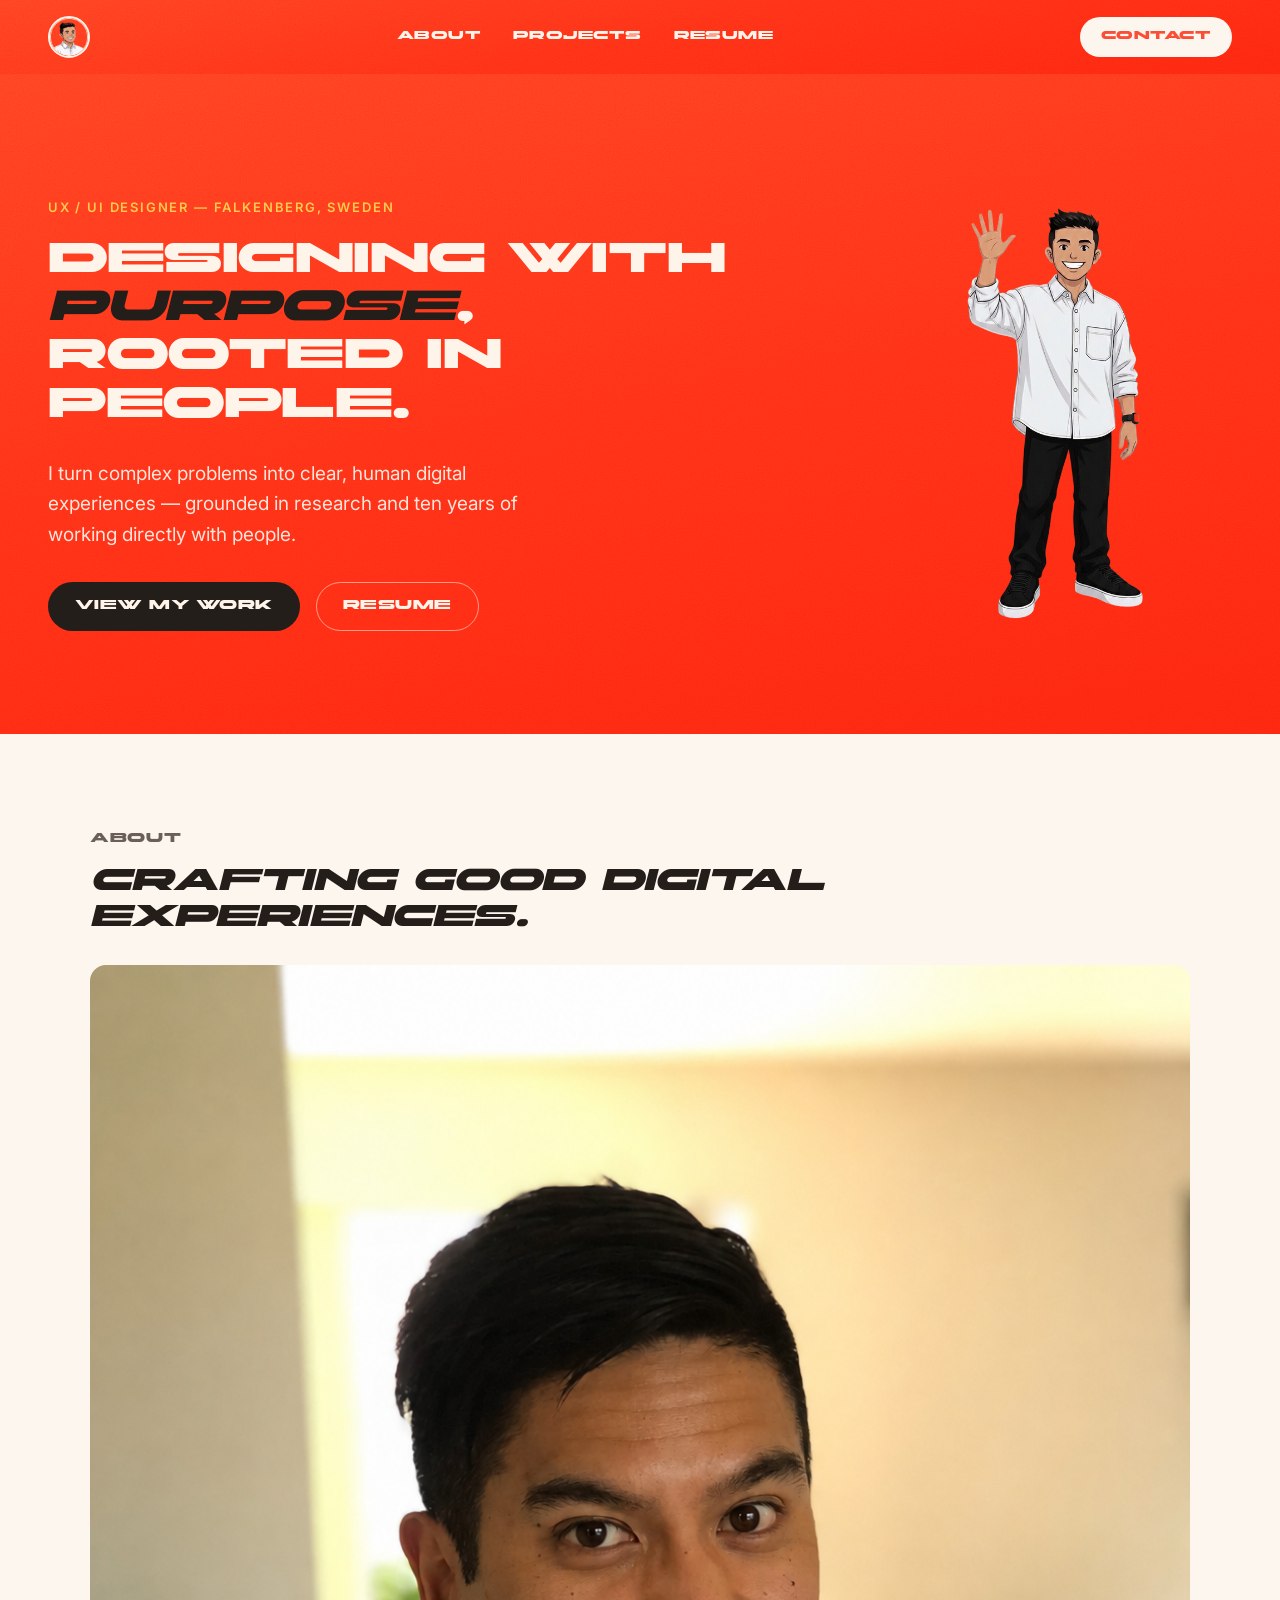
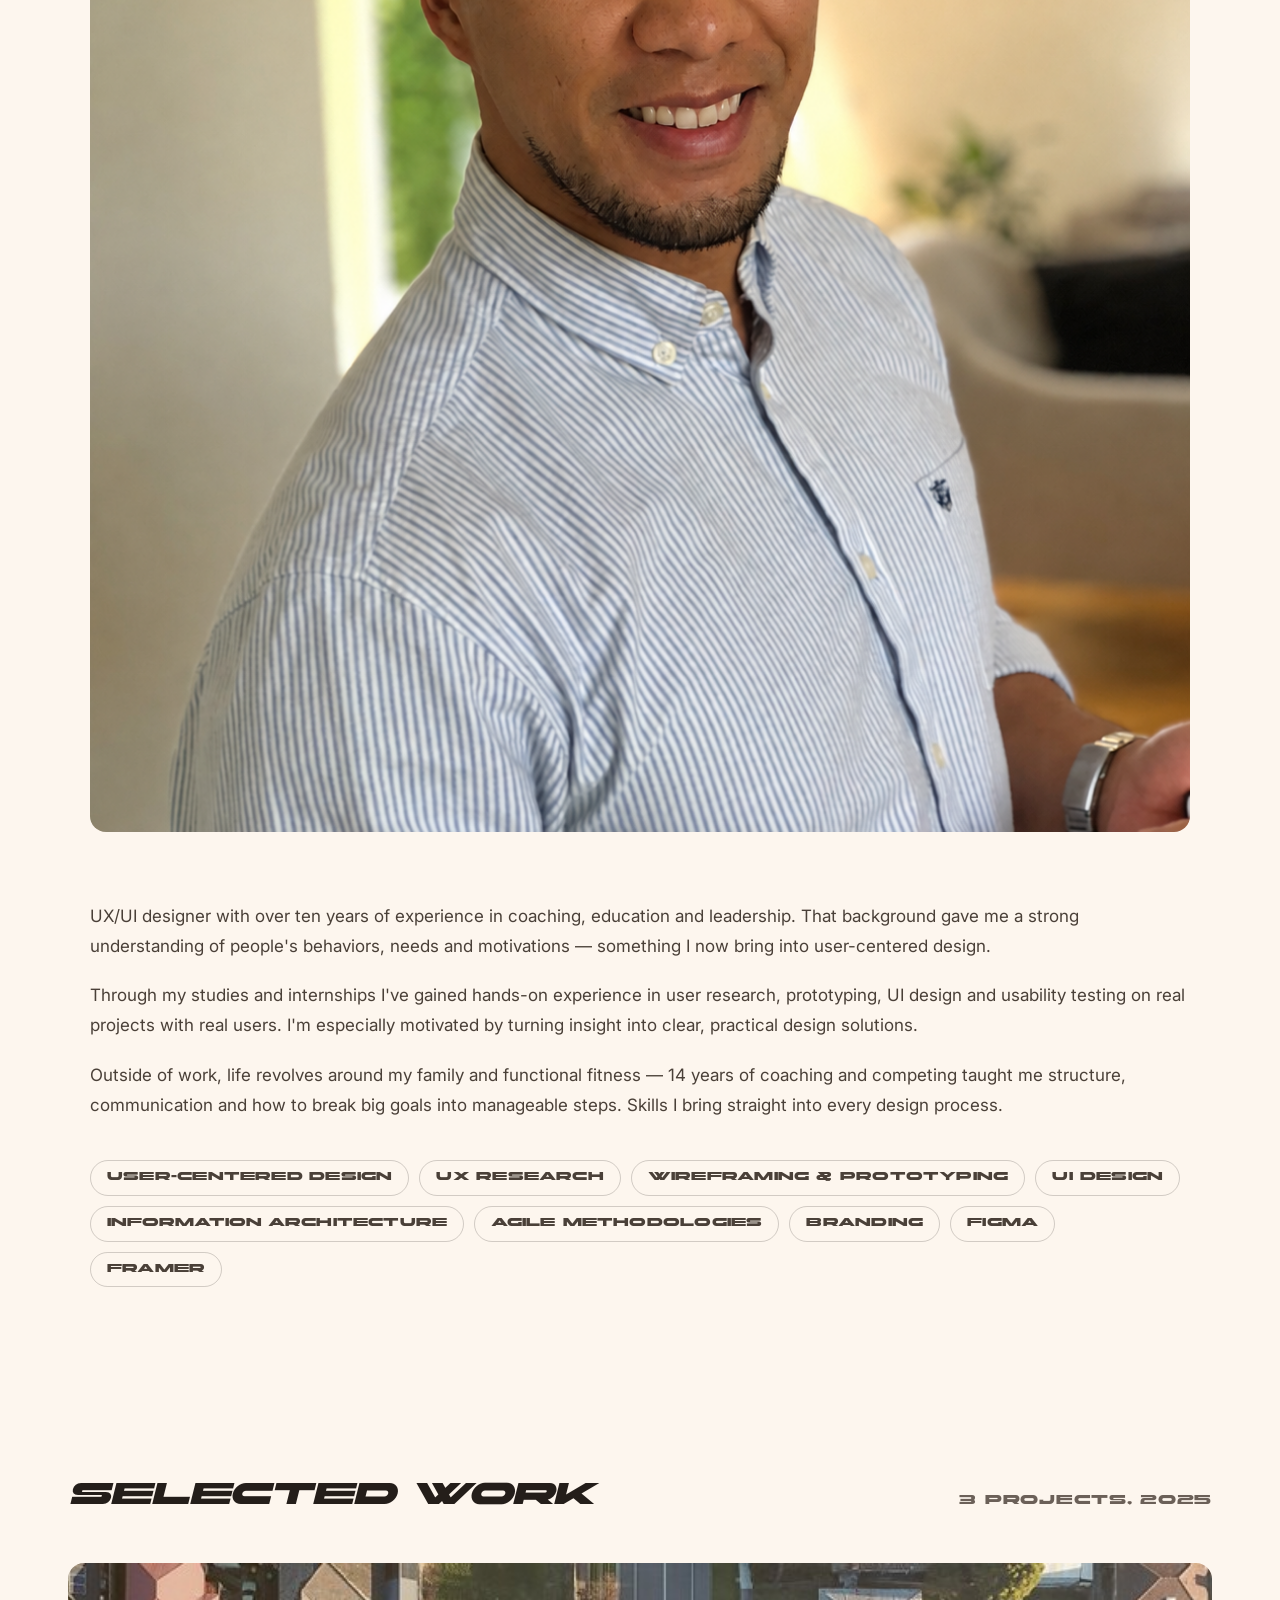
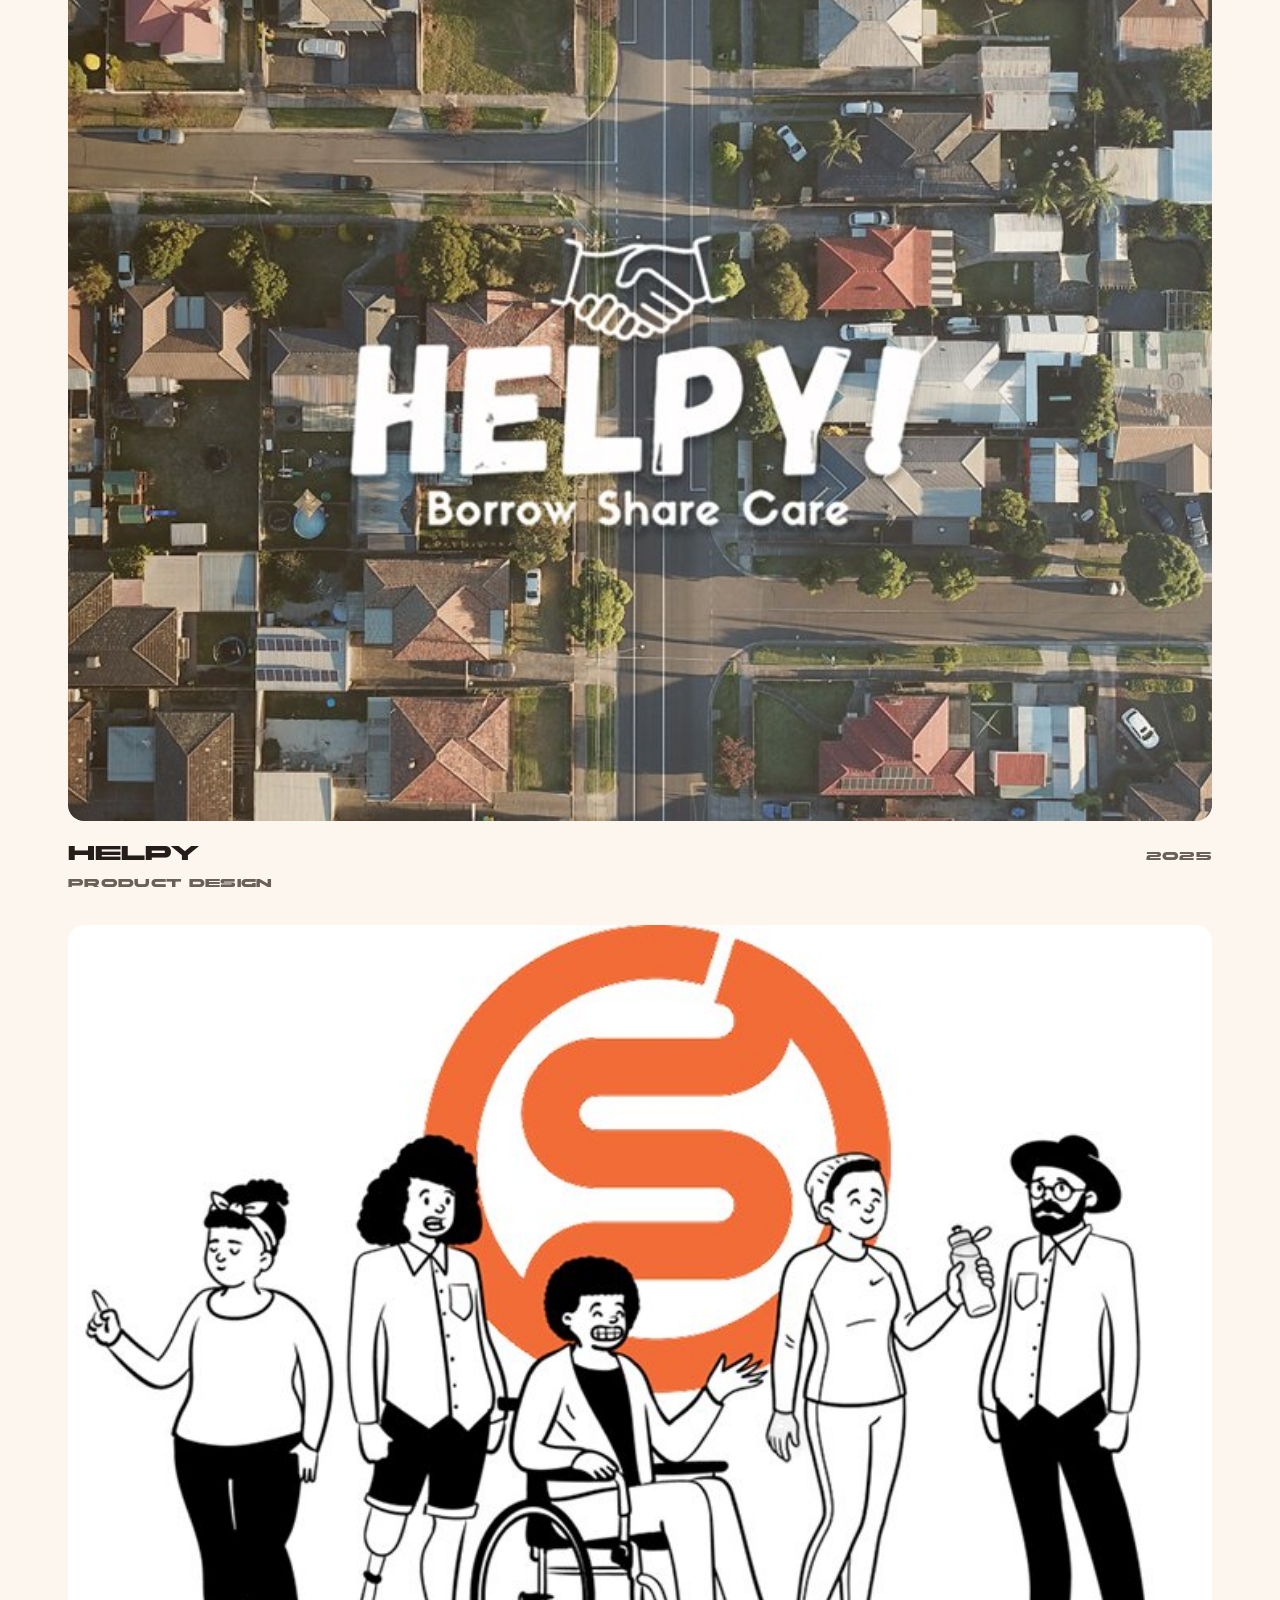
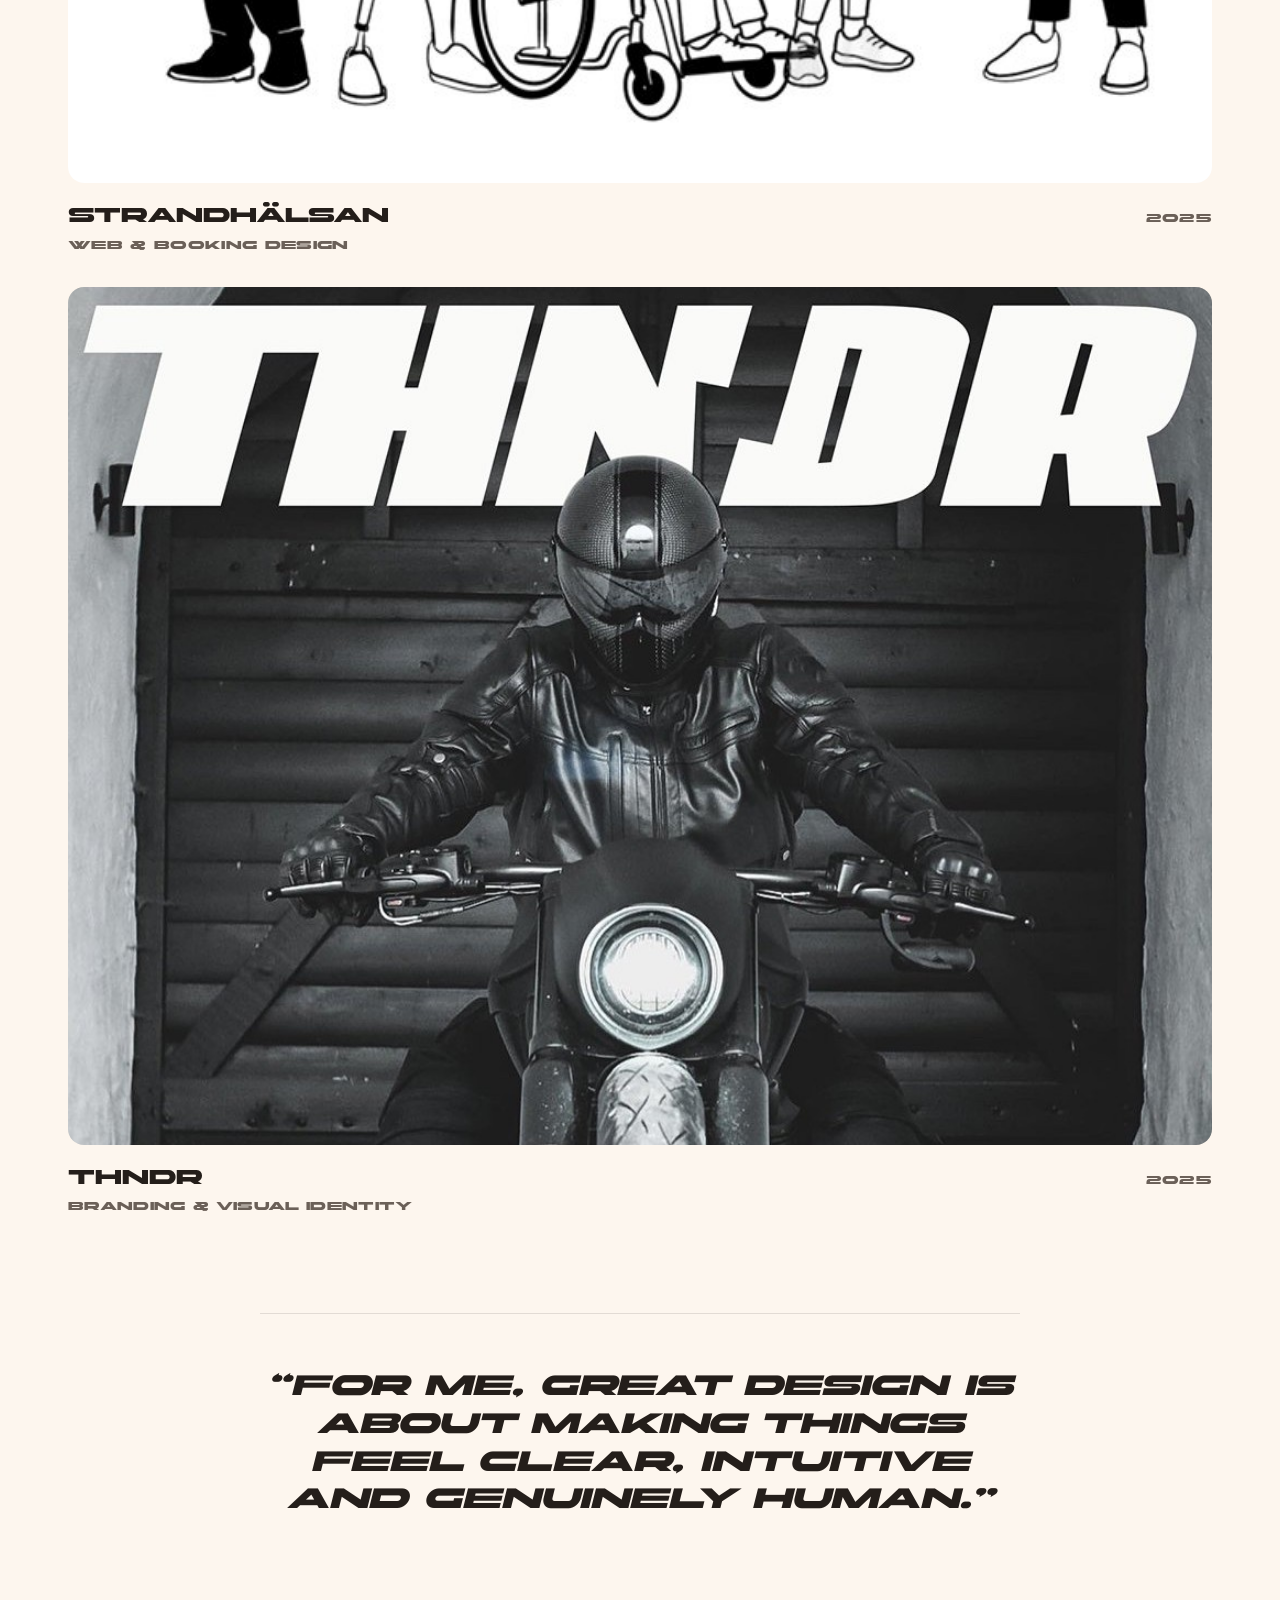
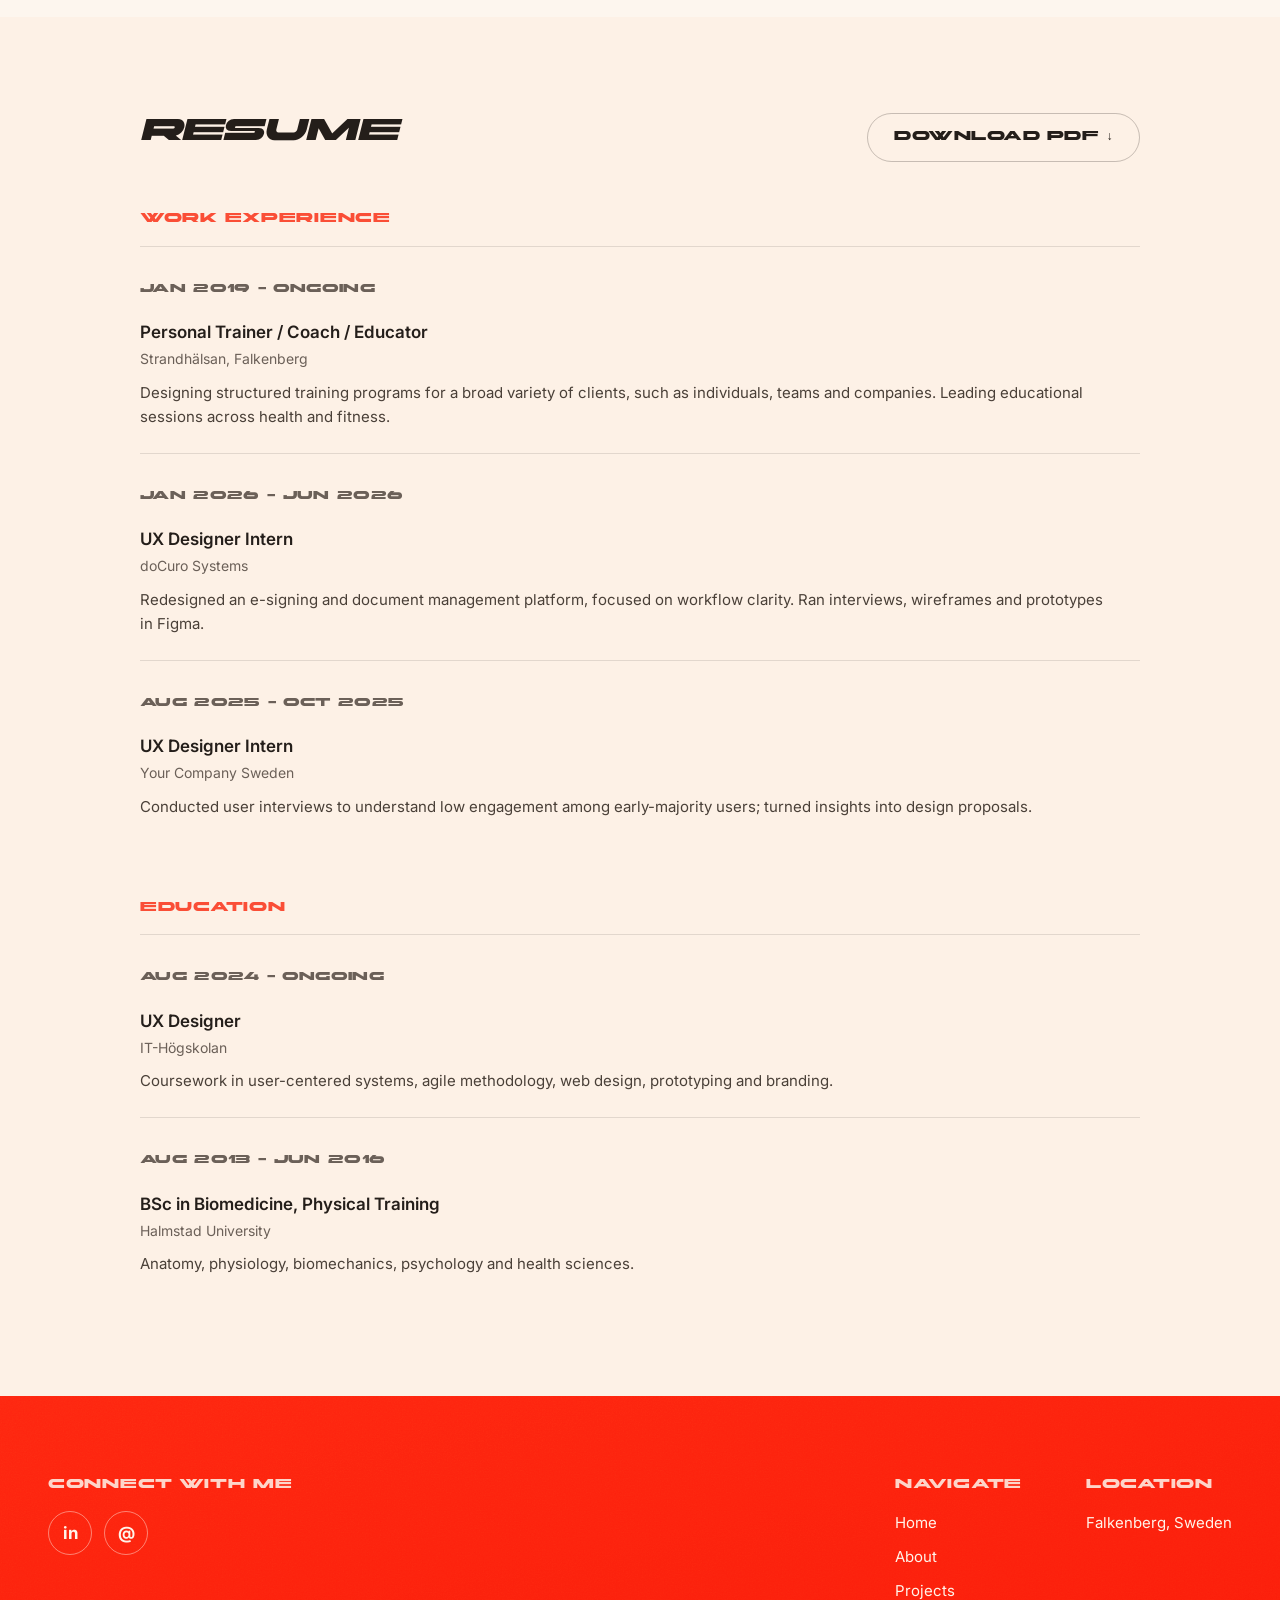
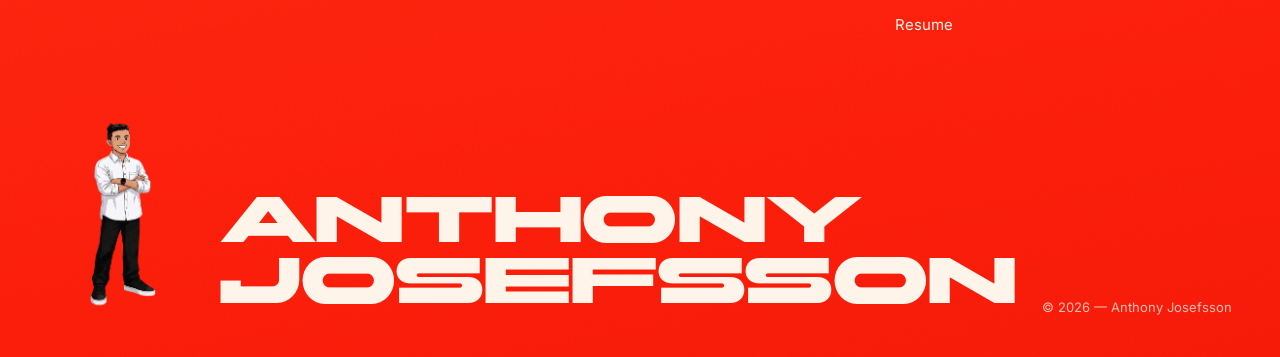
==== site/index.html @ 3cb1d415 "Hamburgermeny på mobil + fixa footer-centrering" ====
<!doctype html>
<html lang="en">
  <head>
    <meta charset="utf-8" />
    <meta name="viewport" content="width=device-width, initial-scale=1" />

    <title>Anthony Josefsson — UX/UI Designer</title>
    <meta
      name="description"
      content="UX/UI designer in Falkenberg, Sweden. Turning complex problems into clear, human digital experiences."
    />

    <!-- Open Graph (how the link looks when shared) -->
    <meta property="og:title" content="Anthony Josefsson — UX/UI Designer" />
    <meta
      property="og:description"
      content="Turning complex problems into clear, human digital experiences."
    />
    <meta property="og:image" content="assets/me-whiteshirt.png" />
    <meta property="og:type" content="website" />

    <link rel="icon" href="assets/favicon.png" />

    <link rel="preconnect" href="https://fonts.googleapis.com" />
    <link rel="preconnect" href="https://fonts.gstatic.com" crossorigin />
    <link
      href="https://fonts.googleapis.com/css2?family=Inter:wght@400;500;600&display=swap"
      rel="stylesheet"
    />

    <link rel="stylesheet" href="css/styles.css" />
  </head>

  <body>
    <!-- ============================================================
     HEADER / NAV
     ============================================================ -->
    <header class="nav surface-coral" id="nav">
      <a class="nav__brand" href="#home" aria-label="Home">
        <img
          class="nav__avatar"
          src="assets/favicon.png"
          alt="Anthony Josefsson"
        />
      </a>

      <a
        class="btn btn--light nav__contact"
        href="mailto:aajosefsson@hotmail.com"
        >Contact</a
      >

      <button
        class="nav__toggle"
        id="navToggle"
        aria-label="Open menu"
        aria-expanded="false"
      >
        <span></span><span></span><span></span>
      </button>

      <nav class="nav__links" id="navLinks" aria-label="Main navigation">
        <a href="#about">About</a>
        <a href="#projects">Projects</a>
        <a href="#resume">Resume</a>
      </nav>
    </header>

    <!-- ============================================================
     PROJECT DETAIL — hidden until a project card is clicked.
     Filled in by js/main.js. Content lives in js/content.js.
     ============================================================ -->
    <main class="project" id="project-detail" hidden></main>

    <!-- ============================================================
     HOME
     ============================================================ -->
    <main id="home-view">
      <!-- HERO -->
      <section class="hero surface-coral" id="home">
        <div class="hero__inner">
          <div class="hero__text">
            <p class="eyebrow eyebrow--accent">
              UX / UI Designer — Falkenberg, Sweden
            </p>
            <h1 class="hero__title">
              Designing with <em>purpose</em>,<br />rooted in people.
            </h1>
            <p class="hero__lead">
              I turn complex problems into clear, human digital experiences —
              grounded in research and ten years of working directly with
              people.
            </p>
            <div class="hero__actions">
              <a class="btn btn--dark" href="#projects">View my work</a>
              <a class="btn btn--ghost" href="#resume">Resume</a>
            </div>
          </div>

          <div class="hero__figure">
            <img
              src="assets/me-whiteshirt.png"
              alt="Illustrated avatar of Anthony Josefsson"
            />
          </div>
        </div>
      </section>

      <!-- ABOUT -->
      <section class="about" id="about">
        <div class="about__inner">
          <div class="about__aside">
            <p class="eyebrow">About</p>
            <h2 class="h2">Crafting good digital experiences.</h2>
            <div class="about__photo">
              <img src="assets/Profilbild.png" alt="Anthony Josefsson" />
            </div>
          </div>

          <div class="about__body">
            <p>
              UX/UI designer with over ten years of experience in coaching,
              education and leadership. That background gave me a strong
              understanding of people's behaviors, needs and motivations —
              something I now bring into user-centered design.
            </p>
            <p>
              Through my studies and internships I've gained hands-on experience
              in user research, prototyping, UI design and usability testing on
              real projects with real users. I'm especially motivated by turning
              insight into clear, practical design solutions.
            </p>
            <p>
              Outside of work, life revolves around my family and functional
              fitness — 14 years of coaching and competing taught me structure,
              communication and how to break big goals into manageable steps.
              Skills I bring straight into every design process.
            </p>

            <!-- Skill chips: rendered from content.js -->
            <ul class="chips" id="skills-list"></ul>
          </div>
        </div>
      </section>

      <!-- PROJECTS -->
      <section class="work" id="projects">
        <div class="section-head">
          <h2 class="h2">Selected work</h2>
          <span class="eyebrow" id="work-count"></span>
        </div>

        <!-- Project cards: rendered from content.js -->
        <div class="work__grid" id="projects-grid"></div>

        <blockquote class="pull-quote">
          “For me, great design is about making things feel clear, intuitive and
          genuinely human.”
        </blockquote>
      </section>

      <!-- RESUME -->
      <section class="resume" id="resume">
        <div class="resume__inner">
          <div class="section-head">
            <h2 class="h2">Resume</h2>
            <a
              class="btn btn--outline"
              href="assets/CV_anthonyjosefsson.pdf"
              download
              >Download PDF ↓</a
            >
          </div>

          <div class="resume__block">
            <p class="eyebrow eyebrow--accent">Work experience</p>
            <div class="timeline" id="experience-list"></div>
          </div>

          <div class="resume__block">
            <p class="eyebrow eyebrow--accent">Education</p>
            <div class="timeline" id="education-list"></div>
          </div>
        </div>
      </section>
    </main>

    <!-- ============================================================
     FOOTER
     ============================================================ -->
    <footer class="footer surface-coral--deep">
      <div class="footer__inner">
        <div class="footer__cols">
          <div>
            <p class="eyebrow">Connect with me</p>
            <div class="footer__social">
              <a
                href="https://www.linkedin.com/in/anthony-josefsson-142644330/"
                aria-label="LinkedIn"
                target="_blank"
                rel="noopener"
                >in</a
              >
              <a href="mailto:aajosefsson@hotmail.com" aria-label="Email">@</a>
            </div>
          </div>

          <div class="footer__meta">
            <div>
              <p class="eyebrow">Navigate</p>
              <nav class="footer__nav" aria-label="Footer navigation">
                <a href="#home">Home</a>
                <a href="#about">About</a>
                <a href="#projects">Projects</a>
                <a href="#resume">Resume</a>
              </nav>
            </div>
            <div>
              <p class="eyebrow">Location</p>
              <p class="footer__location">Falkenberg, Sweden</p>
            </div>
          </div>
        </div>

        <div class="footer__sign">
          <div class="footer__wordmark">
            <img src="assets/me-whiteshirt2.png" alt="" />
            <span>Anthony<br />Josefsson</span>
          </div>
          <p class="footer__copy">
            © <span id="year"></span> — Anthony Josefsson
          </p>
        </div>
      </div>
    </footer>

    <!-- content first, then the renderer -->
    <script src="js/content.js"></script>
    <script src="js/main.js"></script>
  </body>
</html>
---- site/css/styles.css ----
/* ===========================================================================
   Anthony Josefsson — portfolio stylesheet

   Structure of this file:
     1. Fonts
     2. Design tokens (colors, type, spacing)  <- change the look here first
     3. Base / resets
     4. Reusable pieces (buttons, eyebrow labels, headings, chips)
     5. Layout sections (nav, hero, about, work, resume, footer)
     6. Project detail page
     7. Responsive
   =========================================================================== */

/* 1. FONTS ---------------------------------------------------------------- */

@font-face {
  font-family: "Akony";
  src:
    url("../fonts/AKONY.woff2") format("woff2"),
    url("../fonts/AKONY.woff") format("woff");
  font-weight: 400 800;
  font-display: swap;
}

/* 2. DESIGN TOKENS -------------------------------------------------------- */

:root {
  /* Brand */
  --coral: #fa4e36;
  --coral-light: #fc6a50;
  --coral-dark: #e93d25;
  --coral-deep: #c9331c;
  --mustard: #ffc94d;

  /* Neutrals */
  --cream: #fdf6ee; /* page background */
  --cream-warm: #fdf1e6; /* resume band */
  --cream-light: #fff4ea; /* text on coral */
  --ink: #241e1a;
  --ink-soft: #4a4038;
  --ink-muted: #6b6058;
  --hairline: rgba(36, 30, 26, 0.12);

  /* Type */
  --font-display: "Akony", Georgia, serif;
  --font-body: "Inter", system-ui, -apple-system, sans-serif;

  /* Layout */
  --max-wide: 1240px;
  --max-mid: 1100px;
  --max-narrow: 720px;
  --gutter: 48px;
  --radius: 16px;

  /* Vintage grain overlay, reused by every coral surface */
  --grain: url("data:image/svg+xml;utf8,<svg xmlns='http://www.w3.org/2000/svg' width='120' height='120'><filter id='n'><feTurbulence type='fractalNoise' baseFrequency='0.85' numOctaves='2' stitchTiles='stitch'/><feColorMatrix type='saturate' values='0'/></filter><rect width='100%25' height='100%25' filter='url(%23n)' opacity='0.4'/></svg>");
}

/* Coral surfaces. Applied in index.html as e.g. class="hero surface-coral"
   so the gradient + grain recipe lives in exactly one place. */
.surface-coral {
  background-color: var(--coral);
  background-image:
    linear-gradient(
      170deg,
      var(--coral-light) 0%,
      var(--coral) 50%,
      var(--coral-dark) 100%
    ),
    var(--grain);
  background-blend-mode: overlay;
  background-size:
    cover,
    140px 140px;
  color: var(--cream-light);
}

.surface-coral--deep {
  background-color: var(--coral-dark);
  background-image:
    linear-gradient(
      170deg,
      var(--coral) 0%,
      var(--coral-dark) 55%,
      var(--coral-deep) 100%
    ),
    var(--grain);
  background-blend-mode: overlay;
  background-size:
    cover,
    140px 140px;
  color: var(--cream-light);
}

/* 3. BASE ----------------------------------------------------------------- */

* {
  box-sizing: border-box;
}

html {
  scroll-behavior: smooth;
  overflow-x: hidden;
}

body {
  margin: 0;
  background: var(--cream);
  color: var(--ink);
  font-family: var(--font-body);
  font-size: 17px;
  line-height: 1.6;
  text-wrap: pretty;
  -webkit-font-smoothing: antialiased;
  overflow-x: hidden;
}

img {
  max-width: 100%;
  display: block;
}

a {
  color: var(--coral);
  text-decoration: none;
  transition: color 0.15s ease;
}
a:hover {
  color: var(--coral-dark);
}

::selection {
  background: var(--coral);
  color: var(--cream-light);
}

[hidden] {
  display: none !important;
}

/* 4. REUSABLE PIECES ------------------------------------------------------- */

/* Small uppercase label used above headings and in metadata */
.eyebrow {
  font-family: var(--font-display);
  font-size: 12px;
  text-transform: uppercase;
  letter-spacing: 0.06em;
  color: var(--ink-muted);
  margin: 0 0 16px;
}
.eyebrow--accent {
  color: var(--coral);
}

.h2 {
  font-family: var(--font-display);
  font-style: italic;
  font-weight: 500;
  font-size: 30px;
  line-height: 1.2;
  margin: 0 0 28px;
}

/* Buttons — one base class plus a color variant */
.btn {
  display: inline-flex;
  align-items: center;
  justify-content: center;
  font-family: var(--font-display);
  font-size: 12px;
  letter-spacing: 0.04em;
  text-transform: uppercase;
  padding: 14px 26px;
  border-radius: 100px;
  border: 1.5px solid transparent;
  white-space: nowrap;
  transition:
    background 0.18s ease,
    color 0.18s ease,
    border-color 0.18s ease;
}
.btn--dark {
  background: var(--ink);
  color: var(--cream-light);
}
.btn--dark:hover {
  background: #161210;
  color: var(--cream-light);
}
.btn--light {
  background: var(--cream);
  color: var(--coral);
  padding: 10px 20px;
  font-size: 11px;
}
.btn--light:hover {
  background: var(--ink);
  color: var(--cream-light);
}
.btn--ghost {
  color: var(--cream-light);
  border-color: rgba(255, 244, 234, 0.55);
}
.btn--ghost:hover {
  border-color: var(--cream-light);
  color: var(--cream-light);
}
.btn--outline {
  color: var(--ink);
  border-color: rgba(36, 30, 26, 0.25);
  font-size: 12px;
}
.btn--outline:hover {
  border-color: var(--ink);
  color: var(--ink);
}

/* Pill list (skills) */
.chips {
  list-style: none;
  display: flex;
  flex-wrap: wrap;
  gap: 10px;
  margin: 40px 0 0;
  padding: 0;
}
.chips li {
  font-family: var(--font-display);
  font-size: 11px;
  text-transform: uppercase;
  letter-spacing: 0.02em;
  color: var(--ink-soft);
  border: 1px solid rgba(36, 30, 26, 0.2);
  padding: 8px 16px;
  border-radius: 100px;
}

/* Heading + trailing item on one baseline */
.section-head {
  display: flex;
  align-items: baseline;
  justify-content: space-between;
  flex-wrap: wrap;
  gap: 20px;
  margin-bottom: 48px;
}
.section-head .h2,
.section-head .eyebrow {
  margin-bottom: 0;
}

/* 5. LAYOUT SECTIONS ------------------------------------------------------ */

/* --- Nav --- */
.nav {
  position: sticky;
  top: 0;
  z-index: 50;
  display: flex;
  align-items: center;
  justify-content: space-between;
  gap: 24px;
  padding: 16px var(--gutter);
}
.nav__brand {
  flex-shrink: 0;
  display: flex;
}
.nav__avatar {
  width: 42px;
  height: 42px;
  border-radius: 50%;
  border: 2px solid var(--cream-light);
  object-fit: cover;
}
.nav__links {
  display: flex;
  align-items: center;
  gap: 32px;
}
.nav__links > a:not(.btn) {
  font-family: var(--font-display);
  font-size: 11px;
  letter-spacing: 0.04em;
  text-transform: uppercase;
  color: var(--cream-light);
}
.nav__links > a:not(.btn):hover {
  color: var(--ink);
}

/* --- Hero --- */
.hero {
  padding: 110px var(--gutter) 90px;
}
.hero__inner {
  max-width: var(--max-wide);
  margin: 0 auto;
  display: flex;
  align-items: center;
  gap: 40px;
  flex-wrap: wrap;
}
.hero__text {
  flex: 1;
  min-width: 300px;
}
.hero .eyebrow--accent {
  font-family: var(--font-body);
  font-weight: 600;
  font-size: 13px;
  letter-spacing: 0.14em;
  color: var(--mustard);
  margin-bottom: 20px;
}
.hero__title {
  font-family: var(--font-display);
  font-weight: 500;
  font-size: clamp(26px, 3.6vw, 42px);
  line-height: 1.15;
  letter-spacing: -0.01em;
  color: var(--cream-light);
  margin: 0 0 28px;
}
.hero__title em {
  font-style: italic;
  color: var(--ink);
}
.hero__lead {
  font-size: 19px;
  line-height: 1.6;
  color: rgba(255, 244, 234, 0.92);
  max-width: 520px;
  margin: 0 0 32px;
}
.hero__actions {
  display: flex;
  gap: 16px;
  flex-wrap: wrap;
}
.hero__figure {
  width: 340px;
  flex-shrink: 0;
}
.hero__figure img {
  height: 460px;
  object-fit: contain;
  margin-inline: auto;
}

/* --- About --- */
.about {
  padding: 96px var(--gutter);
}
.about__inner {
  max-width: var(--max-mid);
  margin: 0 auto;
  display: grid;
  grid-template-columns: 0.8fr 1.2fr;
  gap: 64px;
}
.about__photo {
  border-radius: var(--radius);
  overflow: hidden;
  background: var(--cream-warm);
  aspect-ratio: 3 / 4;
}
.about__photo img {
  width: 100%;
  height: 100%;
  object-fit: contain;
}
.about__body {
  padding-top: 6px;
}
.about__body p {
  color: var(--ink-soft);
  line-height: 1.75;
  margin: 0 0 20px;
}

/* --- Selected work --- */
.work {
  padding: 96px var(--gutter);
  max-width: var(--max-wide);
  margin: 0 auto;
}
.work__grid {
  display: grid;
  grid-template-columns: repeat(2, minmax(0, 1fr));
  gap: 32px;
}
.card {
  cursor: pointer;
  border: none;
  background: none;
  padding: 0;
  text-align: left;
  font: inherit;
  color: inherit;
}
.card__media {
  border-radius: var(--radius);
  overflow: hidden;
  aspect-ratio: 4 / 3;
  margin-bottom: 20px;
  background: var(--cream-warm);
  transition: transform 0.2s ease;
}
.card__media img {
  width: 100%;
  height: 100%;
  object-fit: cover;
  object-position: center top;
}
.card:hover .card__media {
  transform: translateY(-4px);
}
.card__row {
  display: flex;
  align-items: baseline;
  justify-content: space-between;
  flex-wrap: wrap;
  gap: 4px 20px;
}
.card__title {
  min-width: 0;
  flex: 1 1 auto;
}
.card__year {
  flex-shrink: 0;
}
.card__title {
  font-family: var(--font-display);
  font-size: 19px;
  font-weight: 500;
  margin: 0 0 4px;
}
.card__meta,
.card__year {
  font-family: var(--font-display);
  font-size: 11px;
  text-transform: uppercase;
  letter-spacing: 0.03em;
  color: var(--ink-muted);
  margin: 0;
}
.card__year {
  flex-shrink: 0;
}

.pull-quote {
  font-family: var(--font-display);
  font-style: italic;
  font-size: clamp(20px, 2.4vw, 28px);
  line-height: 1.35;
  max-width: 760px;
  margin: 96px auto 0;
  padding-top: 56px;
  border-top: 1px solid var(--hairline);
  text-align: center;
}

/* --- Resume --- */
.resume {
  background: var(--cream-warm);
  padding: 96px var(--gutter);
}
.resume__inner {
  max-width: 1000px;
  margin: 0 auto;
}
.resume__block {
  margin-bottom: 56px;
}
.resume__block:last-child {
  margin-bottom: 0;
}

.timeline__row {
  display: grid;
  grid-template-columns: minmax(120px, 170px) 1fr;
  gap: 24px;
  padding: 24px 0;
  border-top: 1px solid var(--hairline);
}
.timeline__dates {
  font-family: var(--font-display);
  font-size: 11px;
  text-transform: uppercase;
  letter-spacing: 0.03em;
  color: var(--ink-muted);
  line-height: 1.5;
}
.timeline__role {
  font-size: 17px;
  font-weight: 600;
  margin: 0 0 2px;
}
.timeline__org {
  font-size: 14px;
  color: var(--ink-muted);
  margin: 0 0 10px;
}
.timeline__desc {
  font-size: 15px;
  line-height: 1.6;
  color: var(--ink-soft);
  margin: 0;
}

/* --- Footer --- */
.footer {
  padding: 80px var(--gutter) 40px;
}
.footer__inner {
  max-width: var(--max-wide);
  margin: 0 auto;
}
.footer .eyebrow {
  color: var(--cream-light);
  opacity: 0.85;
}
.footer a {
  color: var(--cream-light);
}
.footer a:hover {
  color: var(--ink);
}

.footer__cols {
  display: flex;
  justify-content: space-between;
  align-items: flex-start;
  flex-wrap: wrap;
  gap: 48px;
  margin-bottom: 80px;
}
.footer__social {
  display: flex;
  gap: 12px;
}
.footer__social a {
  width: 44px;
  height: 44px;
  border-radius: 50%;
  border: 1.5px solid rgba(255, 244, 234, 0.45);
  display: flex;
  align-items: center;
  justify-content: center;
  font-weight: 700;
}
.footer__social a:hover {
  background: var(--cream-light);
  color: var(--coral);
}
.footer__meta {
  display: flex;
  gap: 64px;
  flex-wrap: wrap;
}
.footer__nav {
  display: flex;
  flex-direction: column;
  gap: 10px;
  font-size: 15px;
}
.footer__location {
  font-size: 15px;
  margin: 0;
}

.footer__sign {
  display: flex;
  align-items: flex-end;
  justify-content: space-between;
  flex-wrap: wrap;
  gap: 24px;
}
.footer__wordmark {
  display: flex;
  align-items: flex-end;
  gap: 20px;
  flex-wrap: wrap;
  max-width: 100%;
}
.footer__wordmark img {
  width: 150px;
  height: 200px;
  object-fit: contain;
}
.footer__wordmark span {
  font-family: var(--font-display);
  font-weight: 500;
  font-size: clamp(30px, 5vw, 72px);
  line-height: 0.95;
  letter-spacing: -0.01em;
}
.footer__copy {
  font-size: 13px;
  opacity: 0.75;
  margin: 0;
}

/* 6. PROJECT DETAIL ------------------------------------------------------- */

.project {
  padding: 64px var(--gutter) 0;
}

.project__back {
  font-family: var(--font-display);
  font-size: 12px;
  text-transform: uppercase;
  letter-spacing: 0.04em;
  color: var(--ink-muted);
  background: none;
  border: none;
  cursor: pointer;
  padding: 0;
  margin-bottom: 32px;
}
.project__back:hover {
  color: var(--coral);
}

.project__head {
  max-width: 920px;
  margin: 0 auto 48px;
}
.project__tags {
  display: flex;
  align-items: baseline;
  gap: 16px;
  flex-wrap: wrap;
  margin-bottom: 12px;
}
.project__tags .eyebrow {
  margin: 0;
}
.project__title {
  font-family: var(--font-display);
  font-weight: 500;
  font-size: clamp(24px, 3.4vw, 38px);
  line-height: 1.15;
  letter-spacing: -0.01em;
  margin: 0 0 24px;
}
.project__tagline {
  font-size: 19px;
  line-height: 1.55;
  color: var(--ink-soft);
  max-width: 640px;
  margin: 0;
}

.project__cover {
  .project__cover {
    max-width: var(--max-mid);
    margin: 0 auto 56px;
    aspect-ratio: 16 / 8.5;
    border-radius: var(--radius);
    overflow: hidden;
    background: var(--cream-warm);
  }
  .project__cover img {
    width: 100%;
    height: 100%;
    object-fit: cover;
  }
}
#project-detail[data-id="thndr"] .project__cover img {
  object-position: center top;
}
.project__cover img {
  width: 100%;
  height: 100%;
  object-fit: cover top;
}

.project__facts {
  max-width: 920px;
  margin: 0 auto 64px;
  display: grid;
  grid-template-columns: repeat(4, minmax(0, 1fr));
  gap: 24px;
  border-top: 1px solid var(--hairline);
  border-bottom: 1px solid var(--hairline);
  padding: 28px 0;
}
.project__facts dt {
  font-family: var(--font-display);
  font-size: 11px;
  text-transform: uppercase;
  letter-spacing: 0.06em;
  color: var(--ink-muted);
  margin-bottom: 6px;
}
.project__facts dd {
  font-size: 15px;
  font-weight: 500;
  margin: 0;
}

.project__prose {
  max-width: var(--max-narrow);
  margin: 0 auto 64px;
}
.project__prose .h2 {
  font-size: 22px;
  margin-bottom: 16px;
}
.project__prose p {
  color: var(--ink-soft);
  line-height: 1.7;
  margin: 0 0 12px;
}
.project__prose p:last-child {
  margin-bottom: 0;
}

.project__insights {
  max-width: 920px;
  margin: 0 auto 64px;
}
.project__insights .h2 {
  font-size: 22px;
  text-align: center;
  margin-bottom: 24px;
}
.insight-grid {
  display: grid;
  grid-template-columns: repeat(3, minmax(0, 1fr));
  gap: 20px;
}
.insight {
  background: #fff;
  border: 1px solid rgba(36, 30, 26, 0.1);
  border-radius: 14px;
  padding: 28px 24px;
}
.insight__n {
  font-family: var(--font-display);
  font-size: 26px;
  font-weight: 500;
  color: var(--coral);
  margin: 0 0 12px;
}
.insight__text {
  font-size: 15px;
  line-height: 1.55;
  margin: 0;
}

.project__gallery {
  max-width: var(--max-mid);
  margin: 0 auto 64px;
  display: grid;
  grid-template-columns: repeat(3, minmax(0, 1fr));
  gap: 16px;
}
.project__gallery figure {
  aspect-ratio: 3 / 4;
  border-radius: 12px;
  overflow: hidden;
  background: var(--cream-warm);
  margin: 0;
}
.project__gallery img {
  width: 100%;
  height: 100%;
  object-fit: cover;
}

.project__outcome {
  max-width: var(--max-narrow);
  margin: 0 auto 80px;
  border-top: 1px solid var(--hairline);
  padding-top: 32px;
}
.project__outcome .h2 {
  font-size: 20px;
  margin-bottom: 12px;
}

/* 7. RESPONSIVE ----------------------------------------------------------- */

@media (max-width: 900px) {
  :root {
    --gutter: 28px;
  }

  .about__inner {
    grid-template-columns: 1fr;
    gap: 40px;
  }
  .work__grid {
    grid-template-columns: 1fr;
  }
  .insight-grid,
  .project__gallery {
    grid-template-columns: 1fr;
  }
  .project__facts {
    grid-template-columns: repeat(2, minmax(0, 1fr));
  }

  .hero {
    padding: 72px var(--gutter) 64px;
  }
  .hero__figure {
    width: 100%;
  }
  .hero__figure img {
    height: 320px;
  }

  .about,
  .work,
  .resume {
    padding: 64px var(--gutter);
  }
  .footer {
    padding: 56px var(--gutter) 32px;
  }
}

@media (max-width: 620px) {
  .nav {
    padding: 12px var(--gutter);
    flex-wrap: wrap;
    row-gap: 10px;
  }
  .nav__links {
    gap: 12px 16px;
    flex-wrap: wrap;
    justify-content: center;
    width: 100%;
  }
  .nav__links > a:not(.btn) {
    font-size: 10px;
  }
  .footer__sign {
    flex-direction: column;
    align-items: center;
    text-align: center;
    gap: 20px;
  }
  .footer__wordmark {
    flex-direction: column;
    align-items: center;
    gap: 12px;
  }
  .footer__wordmark img {
    margin: 0 auto;
  }
  .footer__wordmark span {
    overflow-wrap: normal;
    word-break: keep-all;
    white-space: normal;
    font-size: 38px;
    text-align: center;
    font-size: 34px;
  }
}

.timeline__row {
  grid-template-columns: 1fr;
  gap: 10px;
}
.project__facts {
  grid-template-columns: 1fr;
}
.footer__wordmark {
  display: flex;
  align-items: flex-end;
  gap: 20px;
  flex-wrap: wrap;
  max-width: 100%;
}

@media (prefers-reduced-motion: reduce) {
  html {
    scroll-behavior: auto;
  }
  * {
    transition: none !important;
  }
}
/* Låt grid-kolumner krympa under sitt innehålls "naturliga" bredd */
.about__inner,
.work__grid,
.insight-grid,
.project__gallery {
  grid-template-columns: minmax(0, 1fr);
}

@media (max-width: 620px) {
  .timeline__row {
    grid-template-columns: minmax(0, 1fr);
  }
}

/* Låt text i flex-rader krympa/radbryta istället för att tvinga ut bredd */
.card__row,
.card__title,
.footer__wordmark,
.footer__wordmark span,
.timeline__role,
.timeline__org,
.timeline__desc {
  min-width: 0;
  overflow-wrap: break-word;
}

/* Extra skyddsnät för alla rubriker/text */
h1,
h2,
h3,
p {
  overflow-wrap: break-word;
}
/* Ordning/utseende oförändrat på desktop */
.nav__brand {
  order: 1;
}
.nav__links {
  order: 2;
}
.nav__contact {
  order: 3;
}
.nav__toggle {
  order: 4;
  display: none;
}

@media (max-width: 620px) {
  .nav {
    flex-wrap: wrap;
    row-gap: 10px;
  }

  .nav__brand {
    order: 1;
  }
  .nav__contact {
    order: 2;
  }
  .nav__toggle {
    order: 3;
    display: flex;
    flex-direction: column;
    justify-content: center;
    gap: 5px;
    width: 32px;
    height: 32px;
    background: none;
    border: none;
    cursor: pointer;
    padding: 0;
  }
  .nav__toggle span {
    display: block;
    width: 100%;
    height: 2px;
    background: var(--cream-light);
    border-radius: 2px;
  }

  .nav__links {
    order: 4;
    flex-direction: column;
    align-items: flex-start;
    width: 100%;
    max-height: 0;
    overflow: hidden;
    gap: 14px;
    transition: max-height 0.25s ease;
  }
  .nav__links.is-open {
    max-height: 300px;
    padding-top: 10px;
  }
}
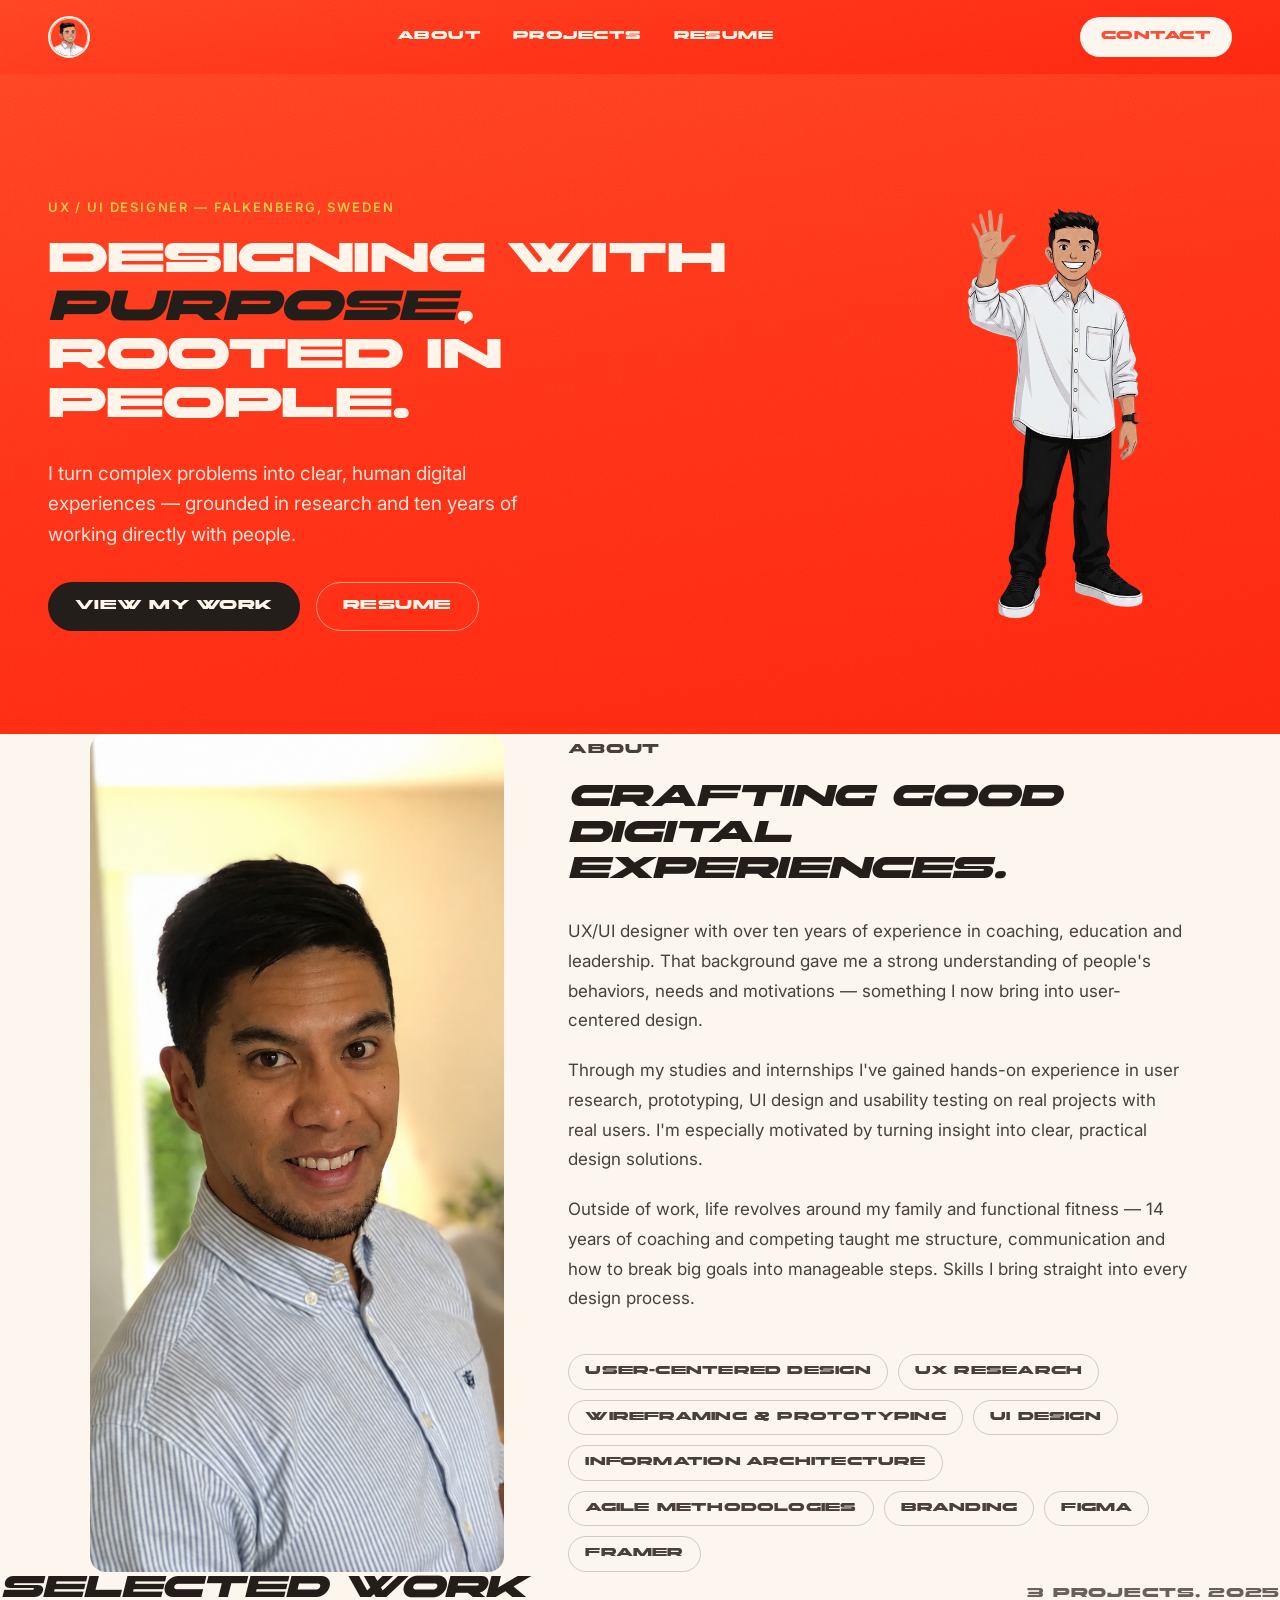
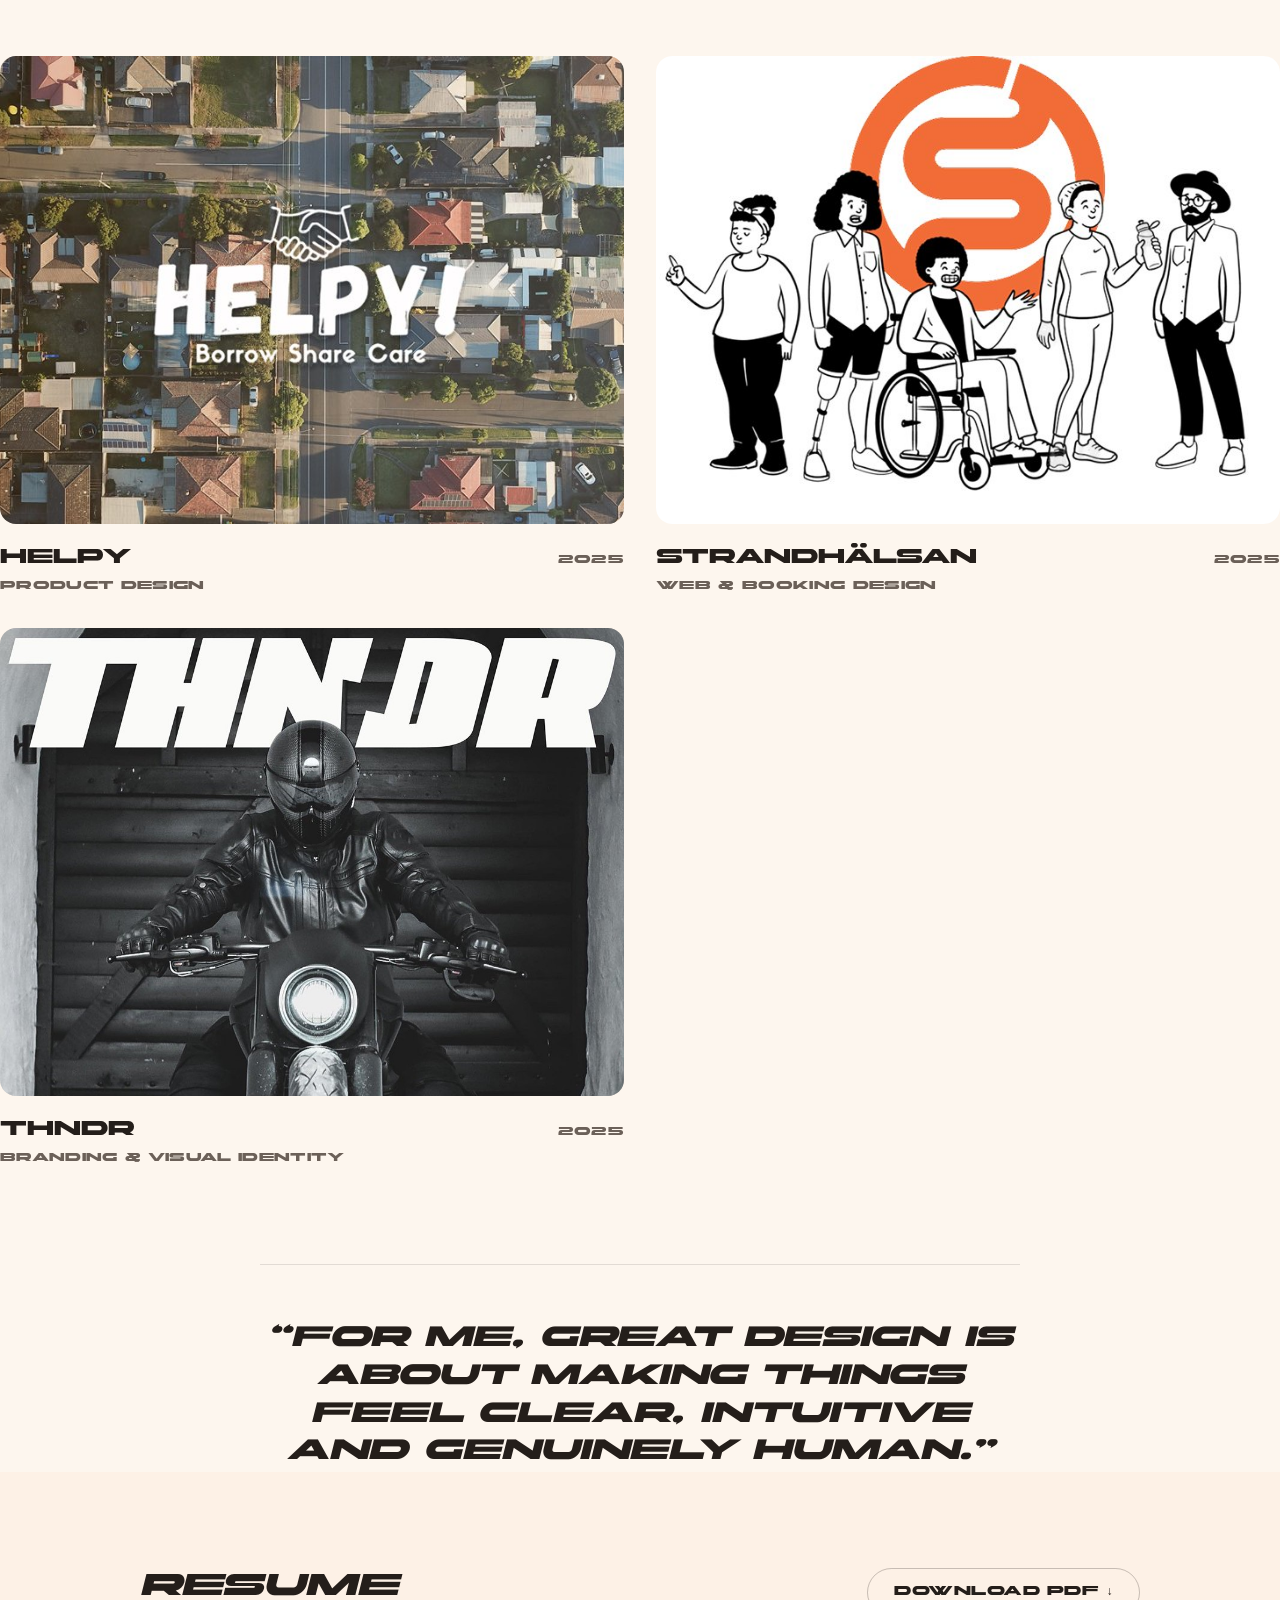
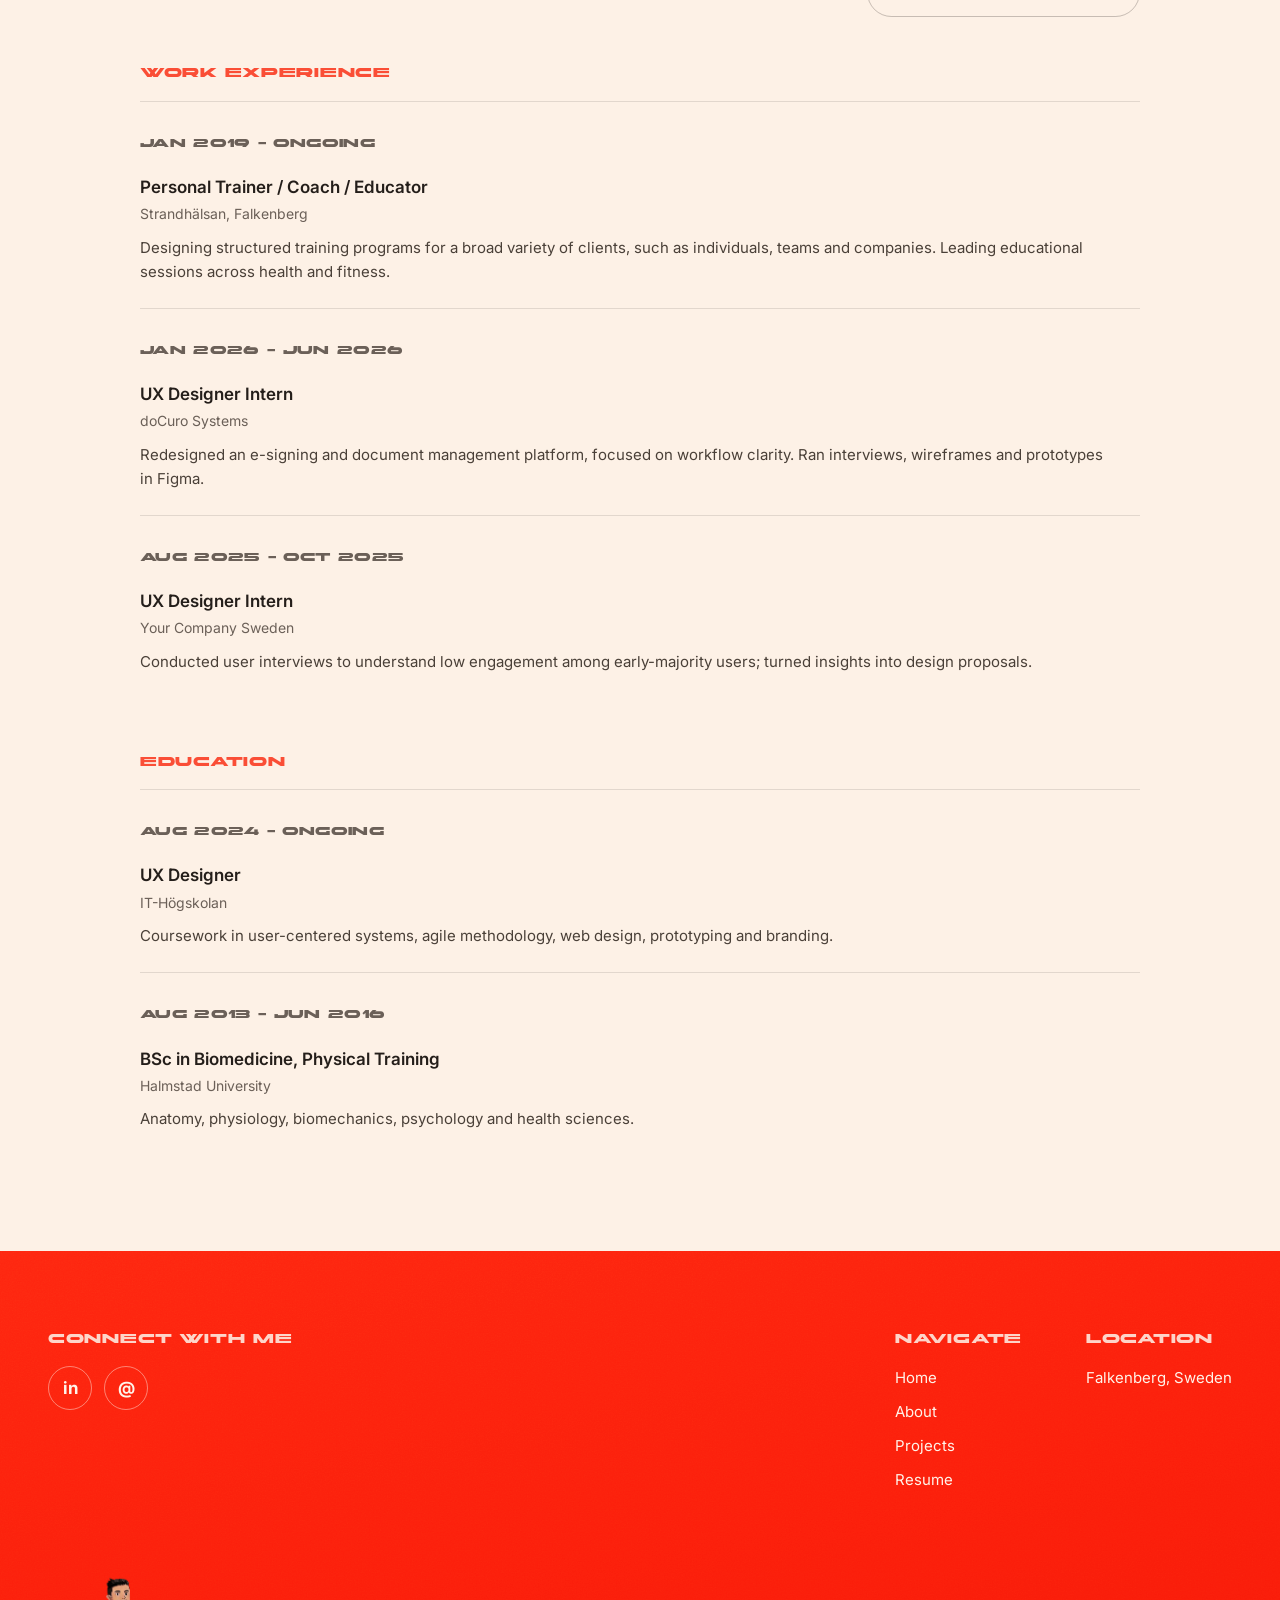
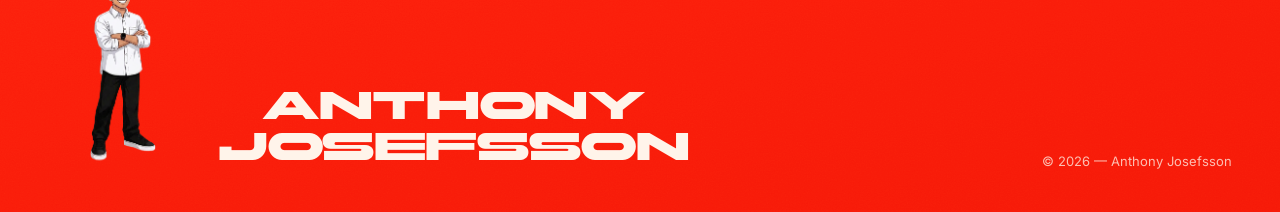
==== commit d9107ed4: "Bild bredvid text i About + kompakt projektgrid" ====
--- a/site/index.html
+++ b/site/index.html
@@ -106,41 +106,36 @@
         </div>
       </section>
 
-      <!-- ABOUT -->
-      <section class="about" id="about">
-        <div class="about__inner">
-          <div class="about__aside">
-            <p class="eyebrow">About</p>
-            <h2 class="h2">Crafting good digital experiences.</h2>
-            <div class="about__photo">
-              <img src="assets/Profilbild.png" alt="Anthony Josefsson" />
-            </div>
-          </div>
-
-          <div class="about__body">
-            <p>
-              UX/UI designer with over ten years of experience in coaching,
-              education and leadership. That background gave me a strong
-              understanding of people's behaviors, needs and motivations —
-              something I now bring into user-centered design.
-            </p>
-            <p>
-              Through my studies and internships I've gained hands-on experience
-              in user research, prototyping, UI design and usability testing on
-              real projects with real users. I'm especially motivated by turning
-              insight into clear, practical design solutions.
-            </p>
-            <p>
-              Outside of work, life revolves around my family and functional
-              fitness — 14 years of coaching and competing taught me structure,
-              communication and how to break big goals into manageable steps.
-              Skills I bring straight into every design process.
-            </p>
-
-            <!-- Skill chips: rendered from content.js -->
-            <ul class="chips" id="skills-list"></ul>
-          </div>
-        </div>
+     <!-- ABOUT -->
+<div class="about__inner">
+  <div class="about__photo">
+    <img src="assets/Profilbild.png" alt="Anthony Josefsson">
+  </div>
+
+  <div class="about__body">
+    <p class="eyebrow">About</p>
+    <h2 class="h2">Crafting good digital experiences.</h2>
+    <p>
+      UX/UI designer with over ten years of experience in coaching,
+      education and leadership. That background gave me a strong
+      understanding of people's behaviors, needs and motivations —
+      something I now bring into user-centered design.
+    </p>
+    <p>
+      Through my studies and internships I've gained hands-on experience
+      in user research, prototyping, UI design and usability testing on
+      real projects with real users. I'm especially motivated by turning
+      insight into clear, practical design solutions.
+    </p>
+    <p>
+      Outside of work, life revolves around my family and functional
+      fitness — 14 years of coaching and competing taught me structure,
+      communication and how to break big goals into manageable steps.
+      Skills I bring straight into every design process.
+    </p>
+    <ul class="chips" id="skills-list"></ul>
+  </div>
+</div>
       </section>
 
       <!-- PROJECTS -->
--- a/site/css/styles.css
+++ b/site/css/styles.css
@@ -364,12 +364,11 @@
   border-radius: var(--radius);
   overflow: hidden;
   background: var(--cream-warm);
-  aspect-ratio: 3 / 4;
 }
 .about__photo img {
   width: 100%;
   height: 100%;
-  object-fit: contain;
+  object-fit: cover;
 }
 .about__body {
   padding-top: 6px;
@@ -381,11 +380,6 @@
 }
 
 /* --- Selected work --- */
-.work {
-  padding: 96px var(--gutter);
-  max-width: var(--max-wide);
-  margin: 0 auto;
-}
 .work__grid {
   display: grid;
   grid-template-columns: repeat(2, minmax(0, 1fr));
@@ -593,9 +587,14 @@
 .footer__wordmark span {
   font-family: var(--font-display);
   font-weight: 500;
-  font-size: clamp(30px, 5vw, 72px);
-  line-height: 0.95;
   letter-spacing: -0.01em;
+  overflow-wrap: normal;
+  word-break: keep-all;
+  white-space: normal;
+  font-size: clamp(20px, 8vw, 38px);
+  line-height: 1.1;
+  text-align: center;
+  max-width: 100%;
 }
 .footer__copy {
   font-size: 13px;
@@ -793,11 +792,26 @@
 
   .about__inner {
     grid-template-columns: 1fr;
-    gap: 40px;
-  }
+    gap: 32px;
+  }
+  .about__photo {
+    aspect-ratio: 16 / 9;
+  }
+
   .work__grid {
-    grid-template-columns: 1fr;
-  }
+    grid-template-columns: repeat(2, minmax(0, 1fr));
+    gap: 16px;
+  }
+  .card__media {
+    margin-bottom: 10px;
+  }
+  .card__title {
+    font-size: 15px;
+  }
+  .card__meta {
+    font-size: 12px;
+  }
+
   .insight-grid,
   .project__gallery {
     grid-template-columns: 1fr;
@@ -859,9 +873,9 @@
     overflow-wrap: normal;
     word-break: keep-all;
     white-space: normal;
-    font-size: 38px;
+    font-size: clamp(26px, 9vw, 38px);
     text-align: center;
-    font-size: 34px;
+    max-width: 100%;
   }
 }
 
@@ -889,8 +903,6 @@
   }
 }
 /* Låt grid-kolumner krympa under sitt innehålls "naturliga" bredd */
-.about__inner,
-.work__grid,
 .insight-grid,
 .project__gallery {
   grid-template-columns: minmax(0, 1fr);
@@ -906,7 +918,6 @@
 .card__row,
 .card__title,
 .footer__wordmark,
-.footer__wordmark span,
 .timeline__role,
 .timeline__org,
 .timeline__desc {
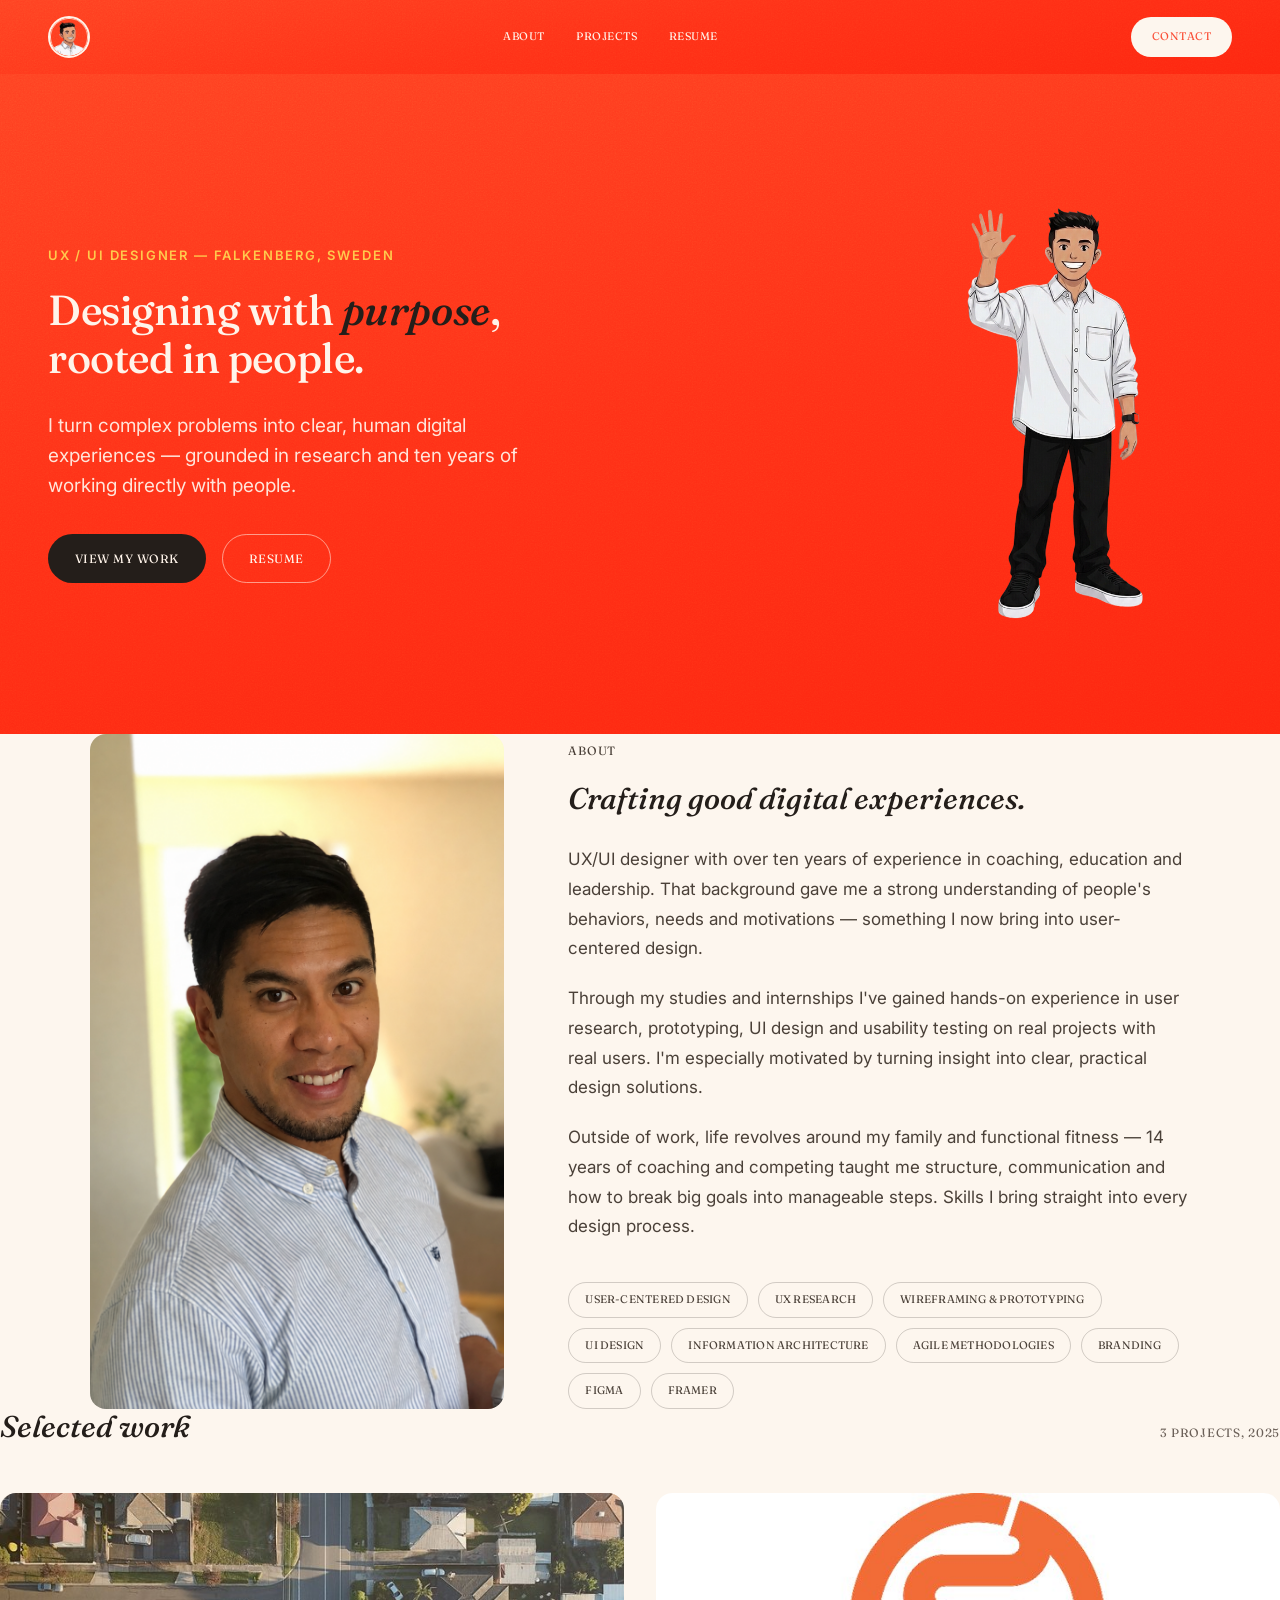
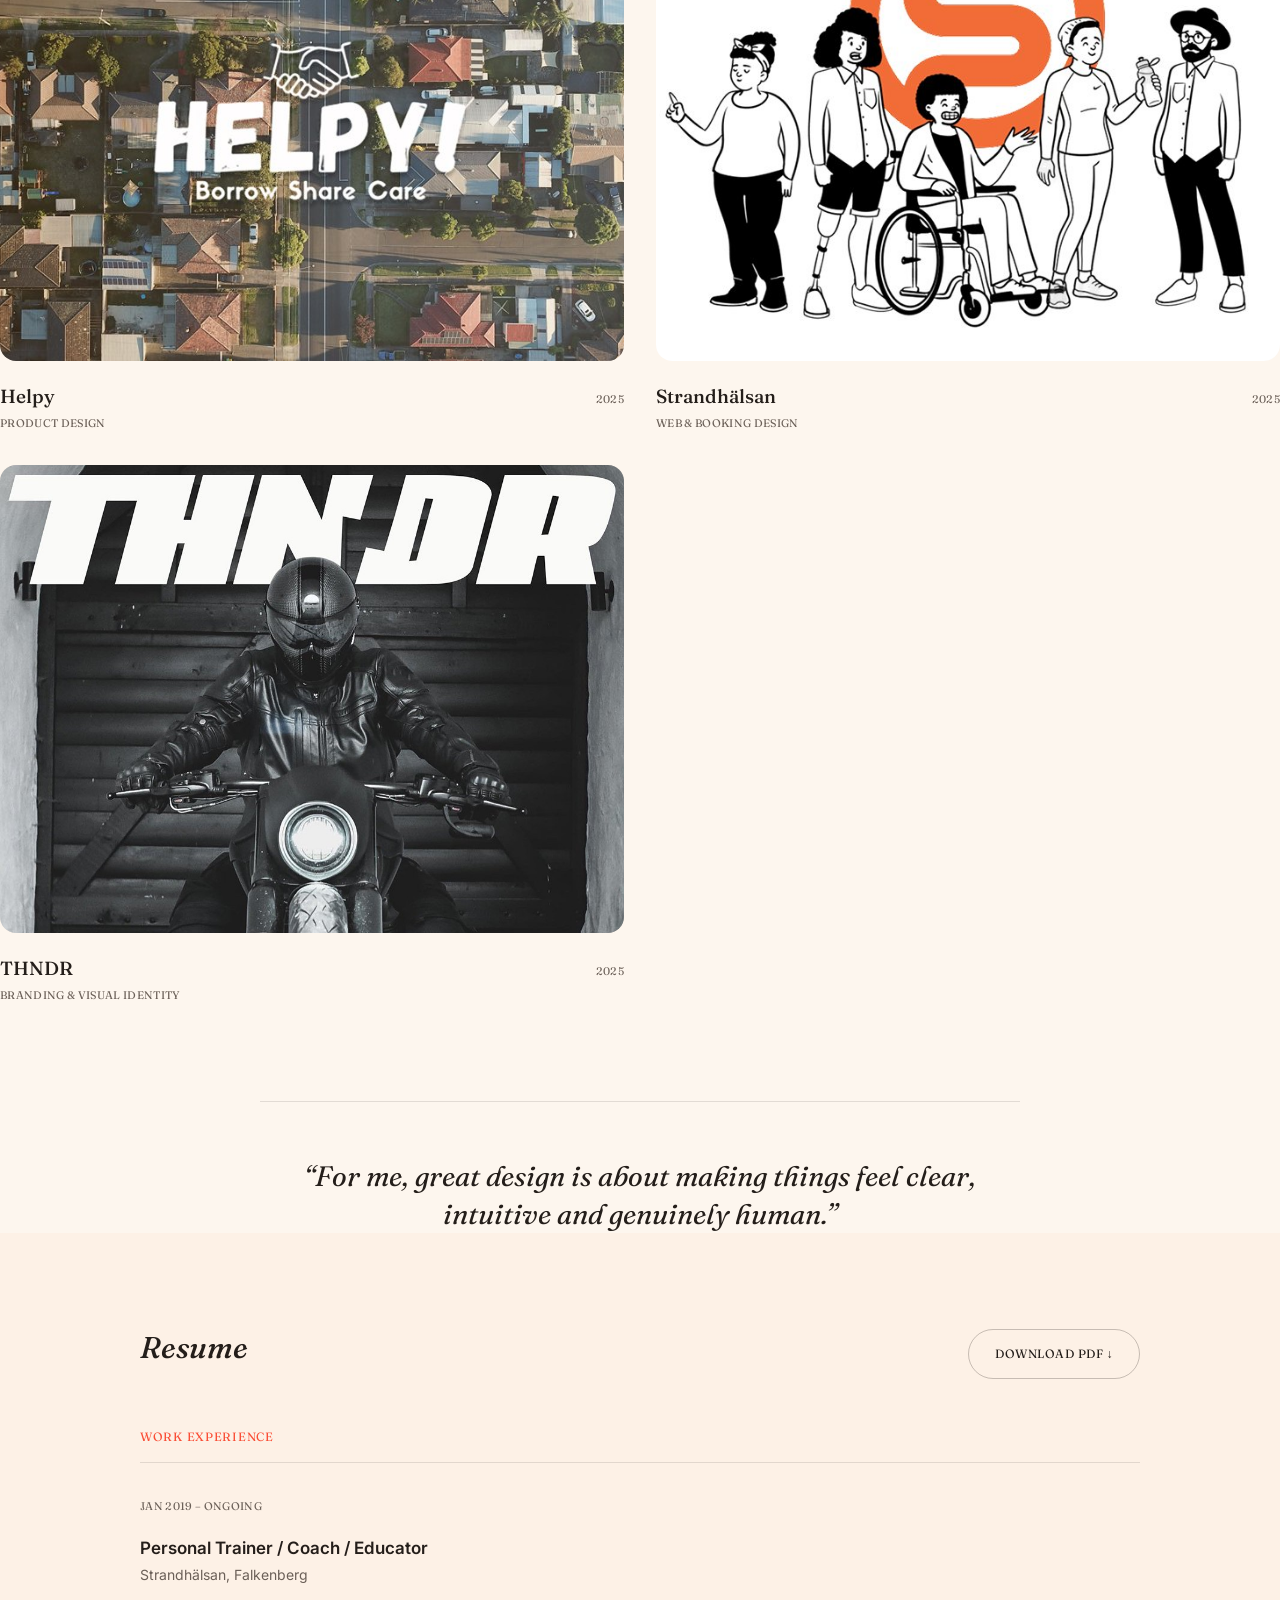
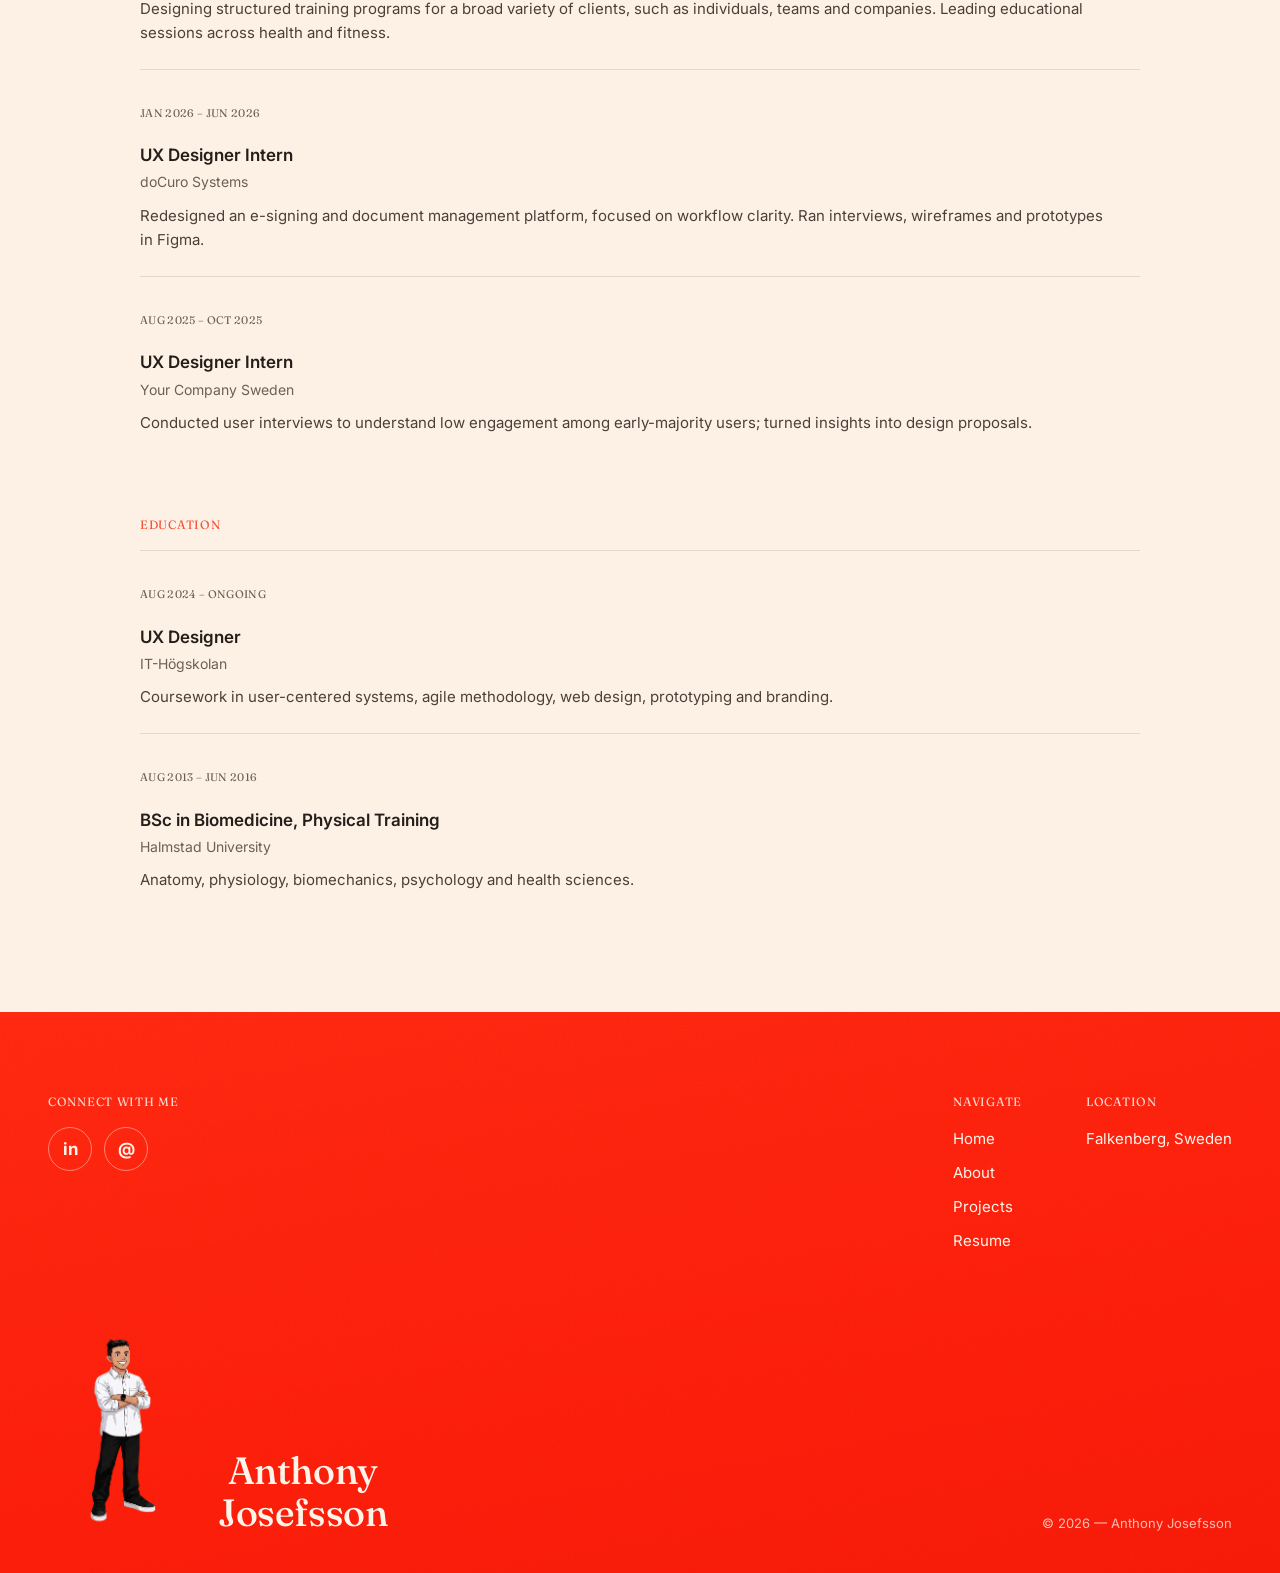
==== commit 981d0e48: "Byt till Fraunces via Google Fonts" ====
--- a/site/index.html
+++ b/site/index.html
@@ -1,6 +1,10 @@
 <!doctype html>
 <html lang="en">
   <head>
+    <link rel="preconnect" href="https://fonts.googleapis.com">
+<link rel="preconnect" href="https://fonts.gstatic.com" crossorigin>
+<link href="https://fonts.googleapis.com/css2?family=Fraunces:ital,wght@0,400;0,500;1,400;1,500&family=Big+Shoulders:wght@400;500&display=swap" rel="stylesheet">
+
     <meta charset="utf-8" />
     <meta name="viewport" content="width=device-width, initial-scale=1" />
 
--- a/site/css/styles.css
+++ b/site/css/styles.css
@@ -13,15 +13,6 @@
 
 /* 1. FONTS ---------------------------------------------------------------- */
 
-@font-face {
-  font-family: "Akony";
-  src:
-    url("../fonts/AKONY.woff2") format("woff2"),
-    url("../fonts/AKONY.woff") format("woff");
-  font-weight: 400 800;
-  font-display: swap;
-}
-
 /* 2. DESIGN TOKENS -------------------------------------------------------- */
 
 :root {
@@ -42,7 +33,7 @@
   --hairline: rgba(36, 30, 26, 0.12);
 
   /* Type */
-  --font-display: "Akony", Georgia, serif;
+  --font-display: "Fraunces", Georgia, serif;
   --font-body: "Inter", system-ui, -apple-system, sans-serif;
 
   /* Layout */
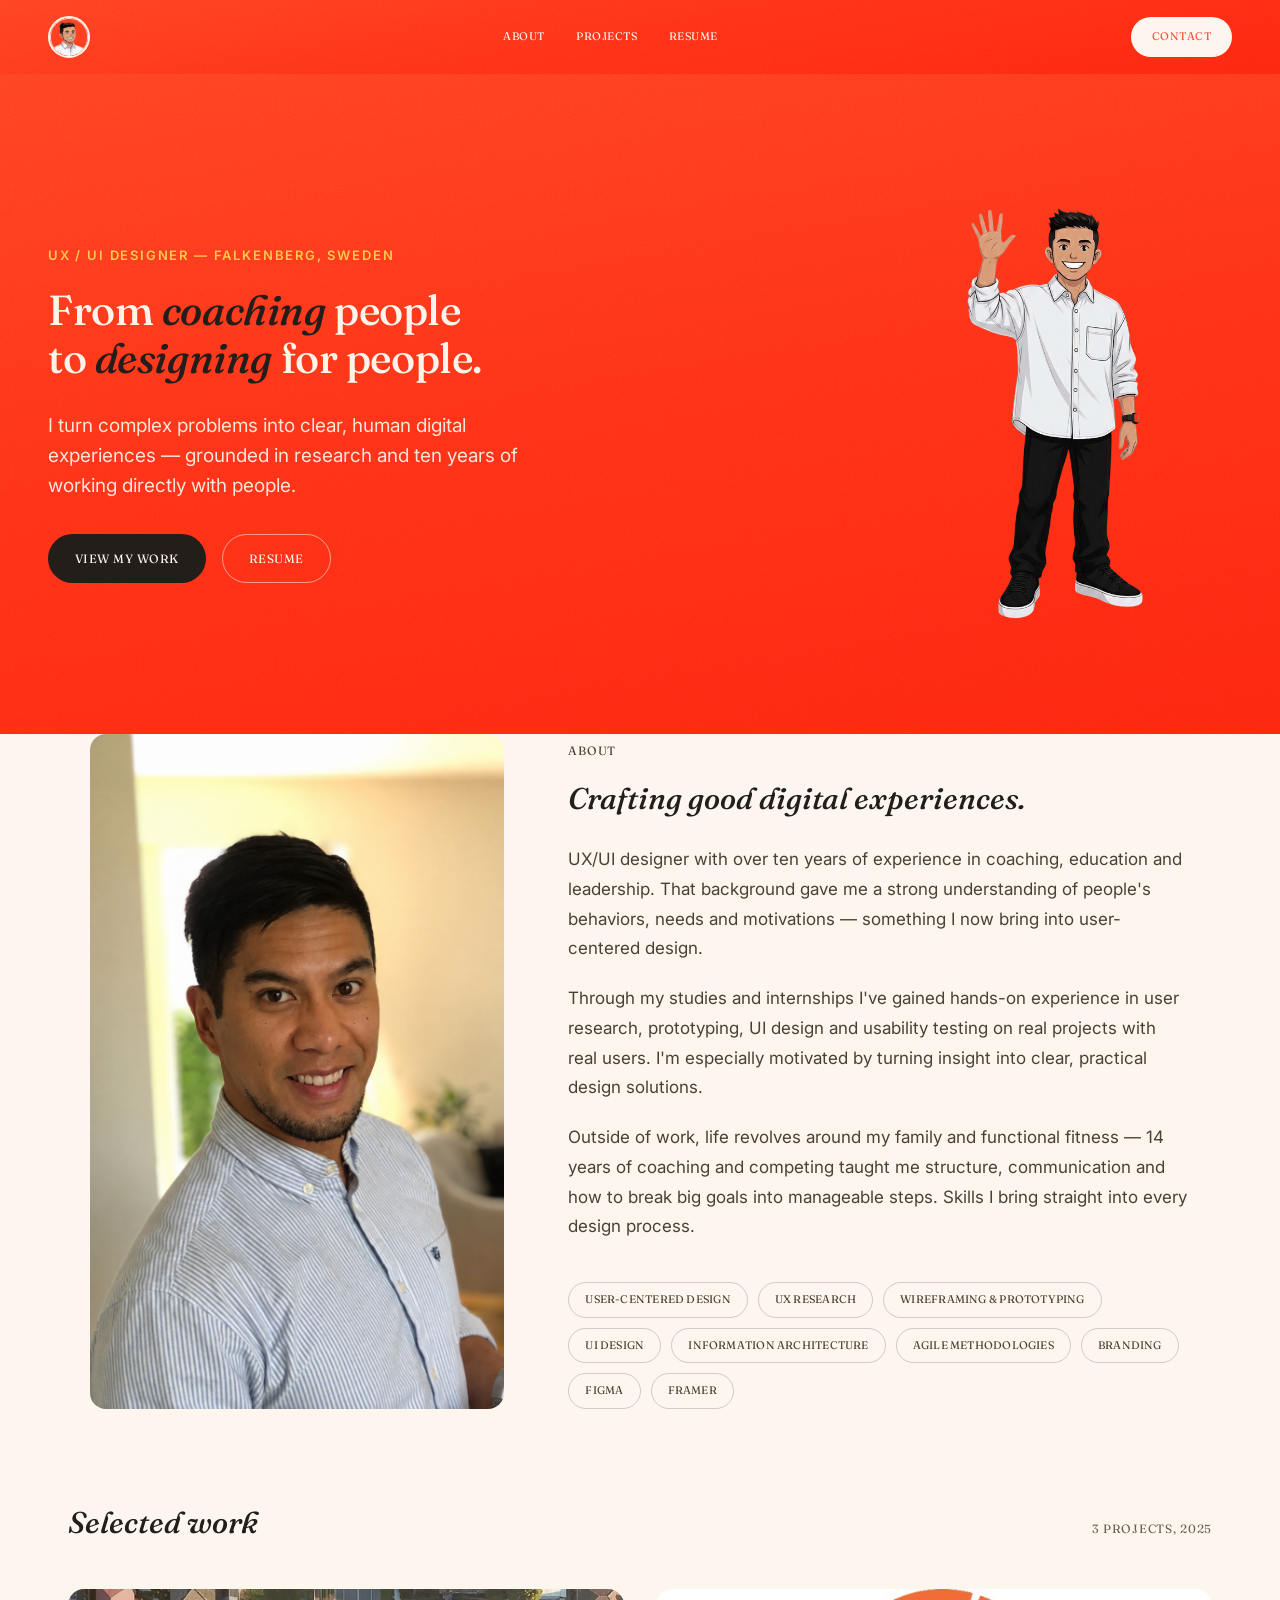
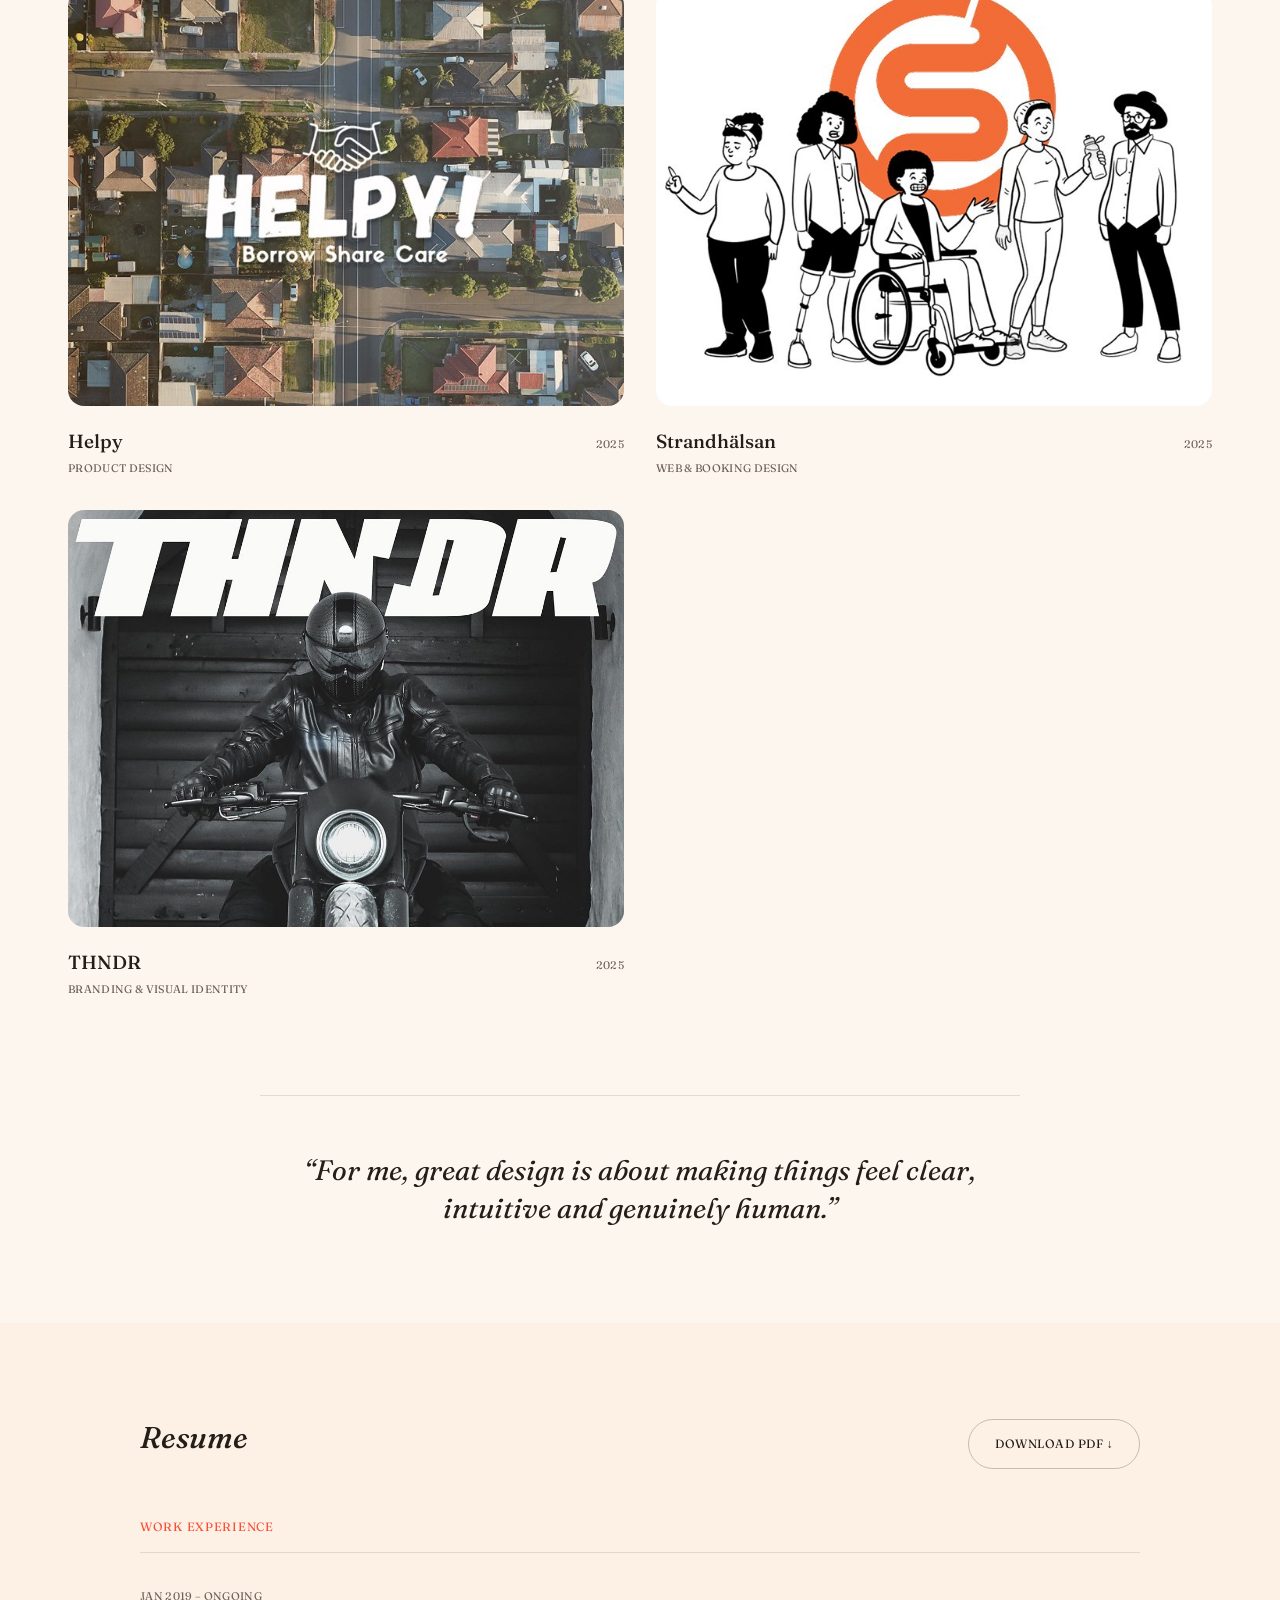
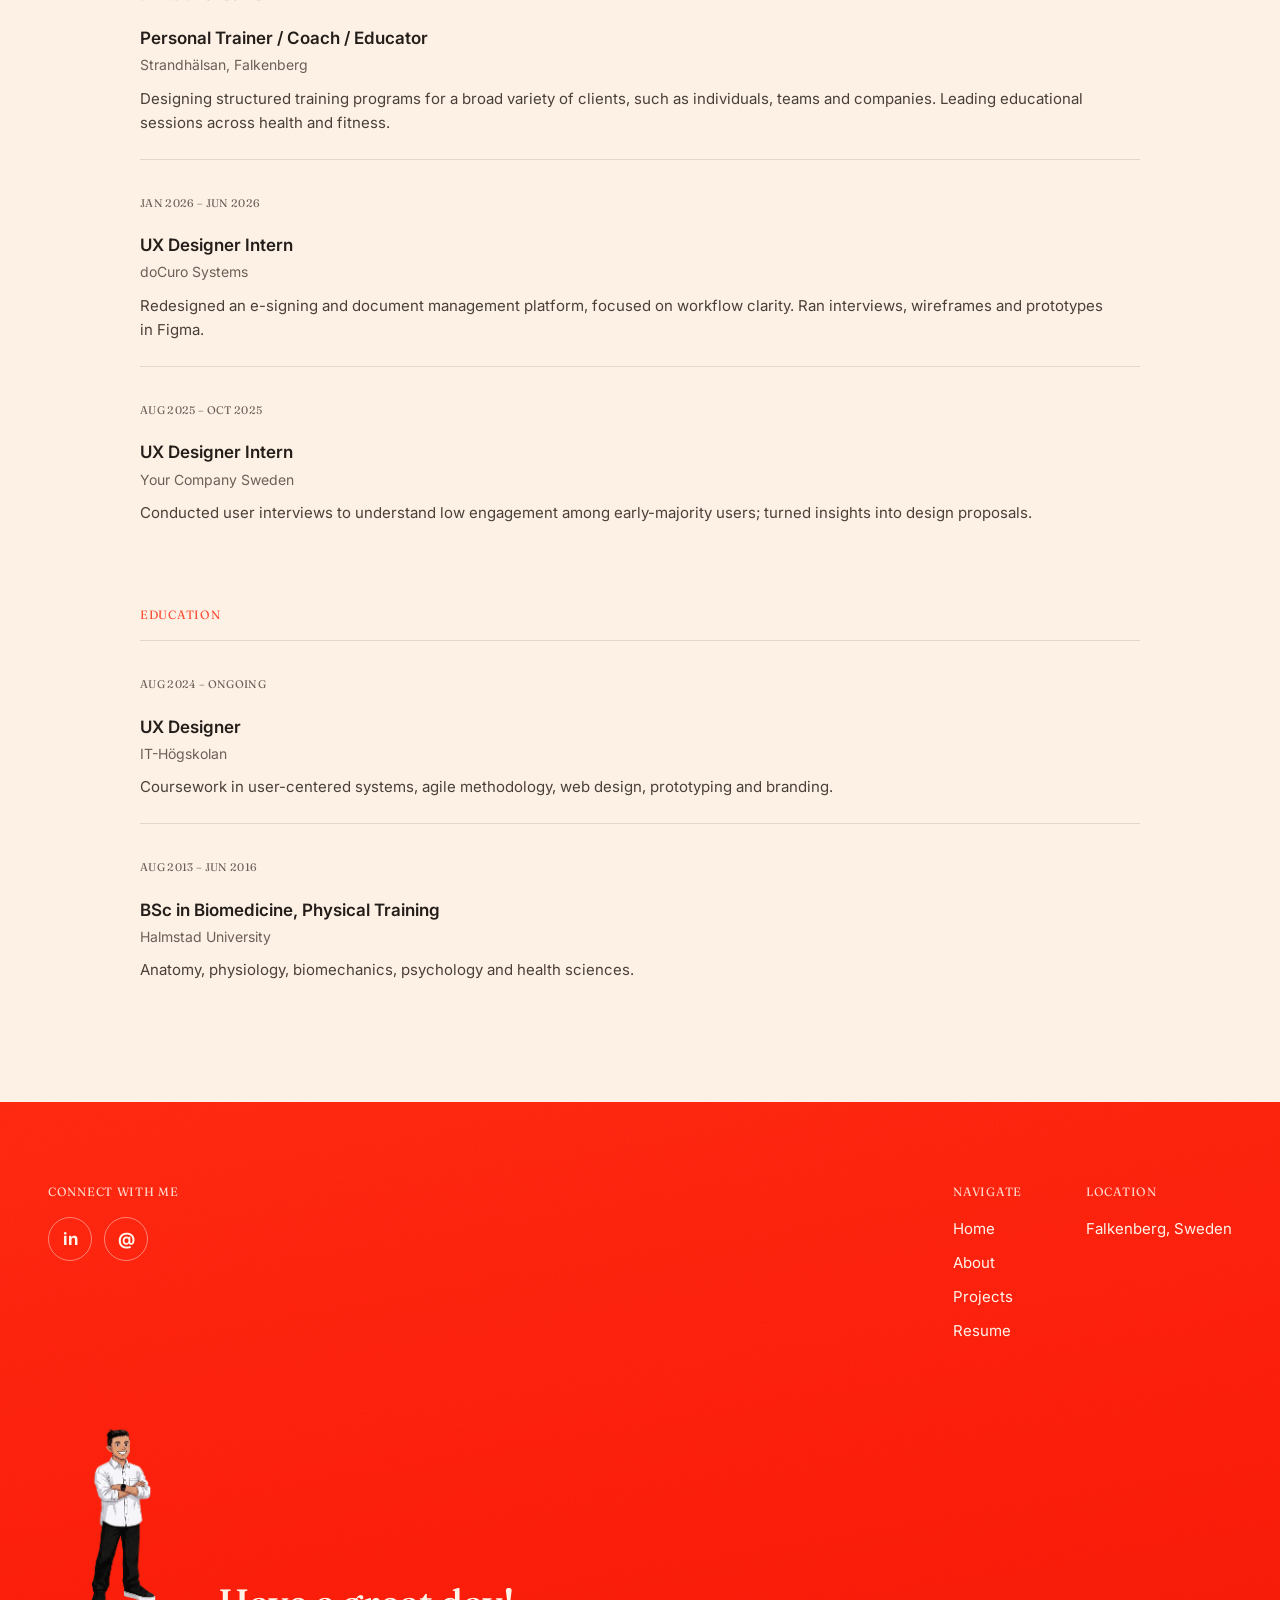
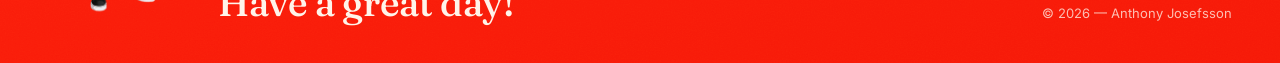
==== commit 344f5d36: "Uppdatera text i hero och footer" ====
--- a/site/index.html
+++ b/site/index.html
@@ -88,7 +88,7 @@
               UX / UI Designer — Falkenberg, Sweden
             </p>
             <h1 class="hero__title">
-              Designing with <em>purpose</em>,<br />rooted in people.
+              From <em>coaching</em> people<br />to <em>designing</em> for people.
             </h1>
             <p class="hero__lead">
               I turn complex problems into clear, human digital experiences —
@@ -224,7 +224,7 @@
         <div class="footer__sign">
           <div class="footer__wordmark">
             <img src="assets/me-whiteshirt2.png" alt="" />
-            <span>Anthony<br />Josefsson</span>
+            <span>Have a great day!</span>
           </div>
           <p class="footer__copy">
             © <span id="year"></span> — Anthony Josefsson
--- a/site/css/styles.css
+++ b/site/css/styles.css
@@ -371,6 +371,11 @@
 }
 
 /* --- Selected work --- */
+.work {
+  padding: 96px var(--gutter);
+  max-width: var(--max-wide);
+  margin: 0 auto;
+}
 .work__grid {
   display: grid;
   grid-template-columns: repeat(2, minmax(0, 1fr));
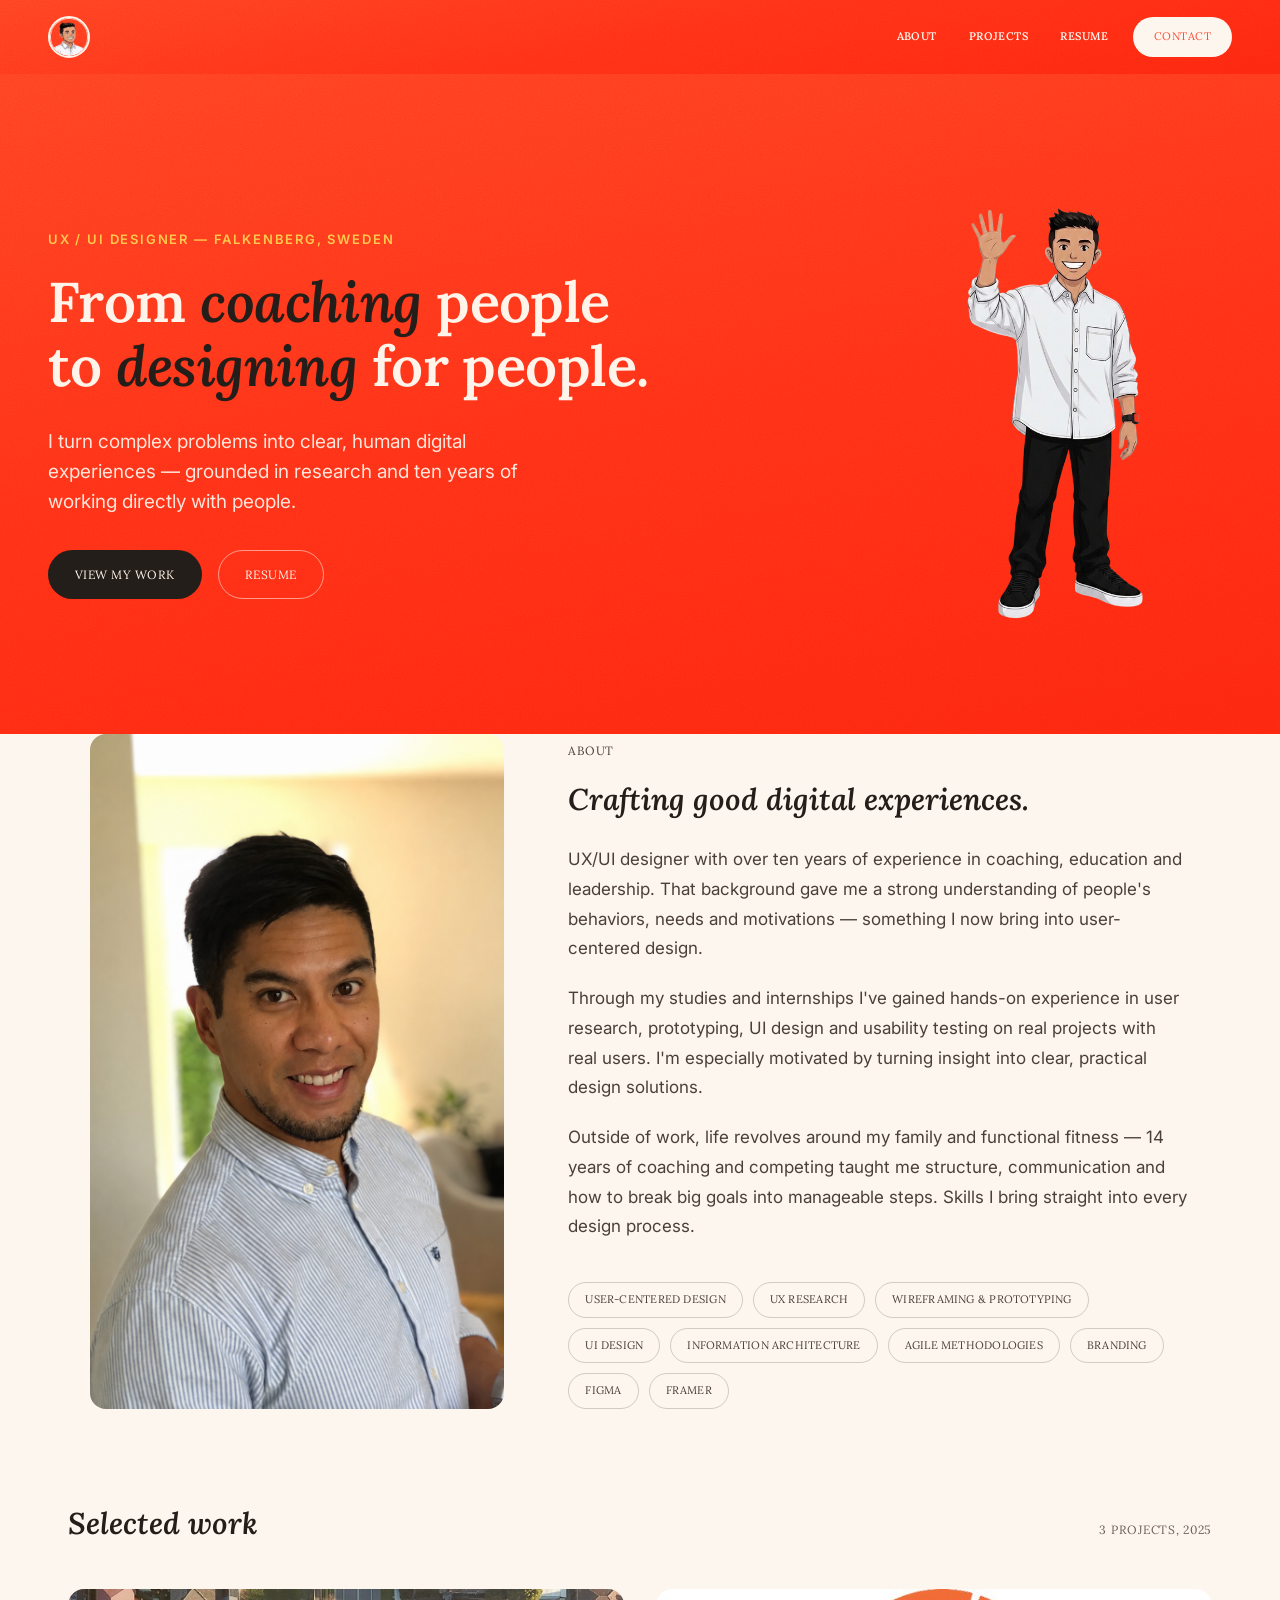
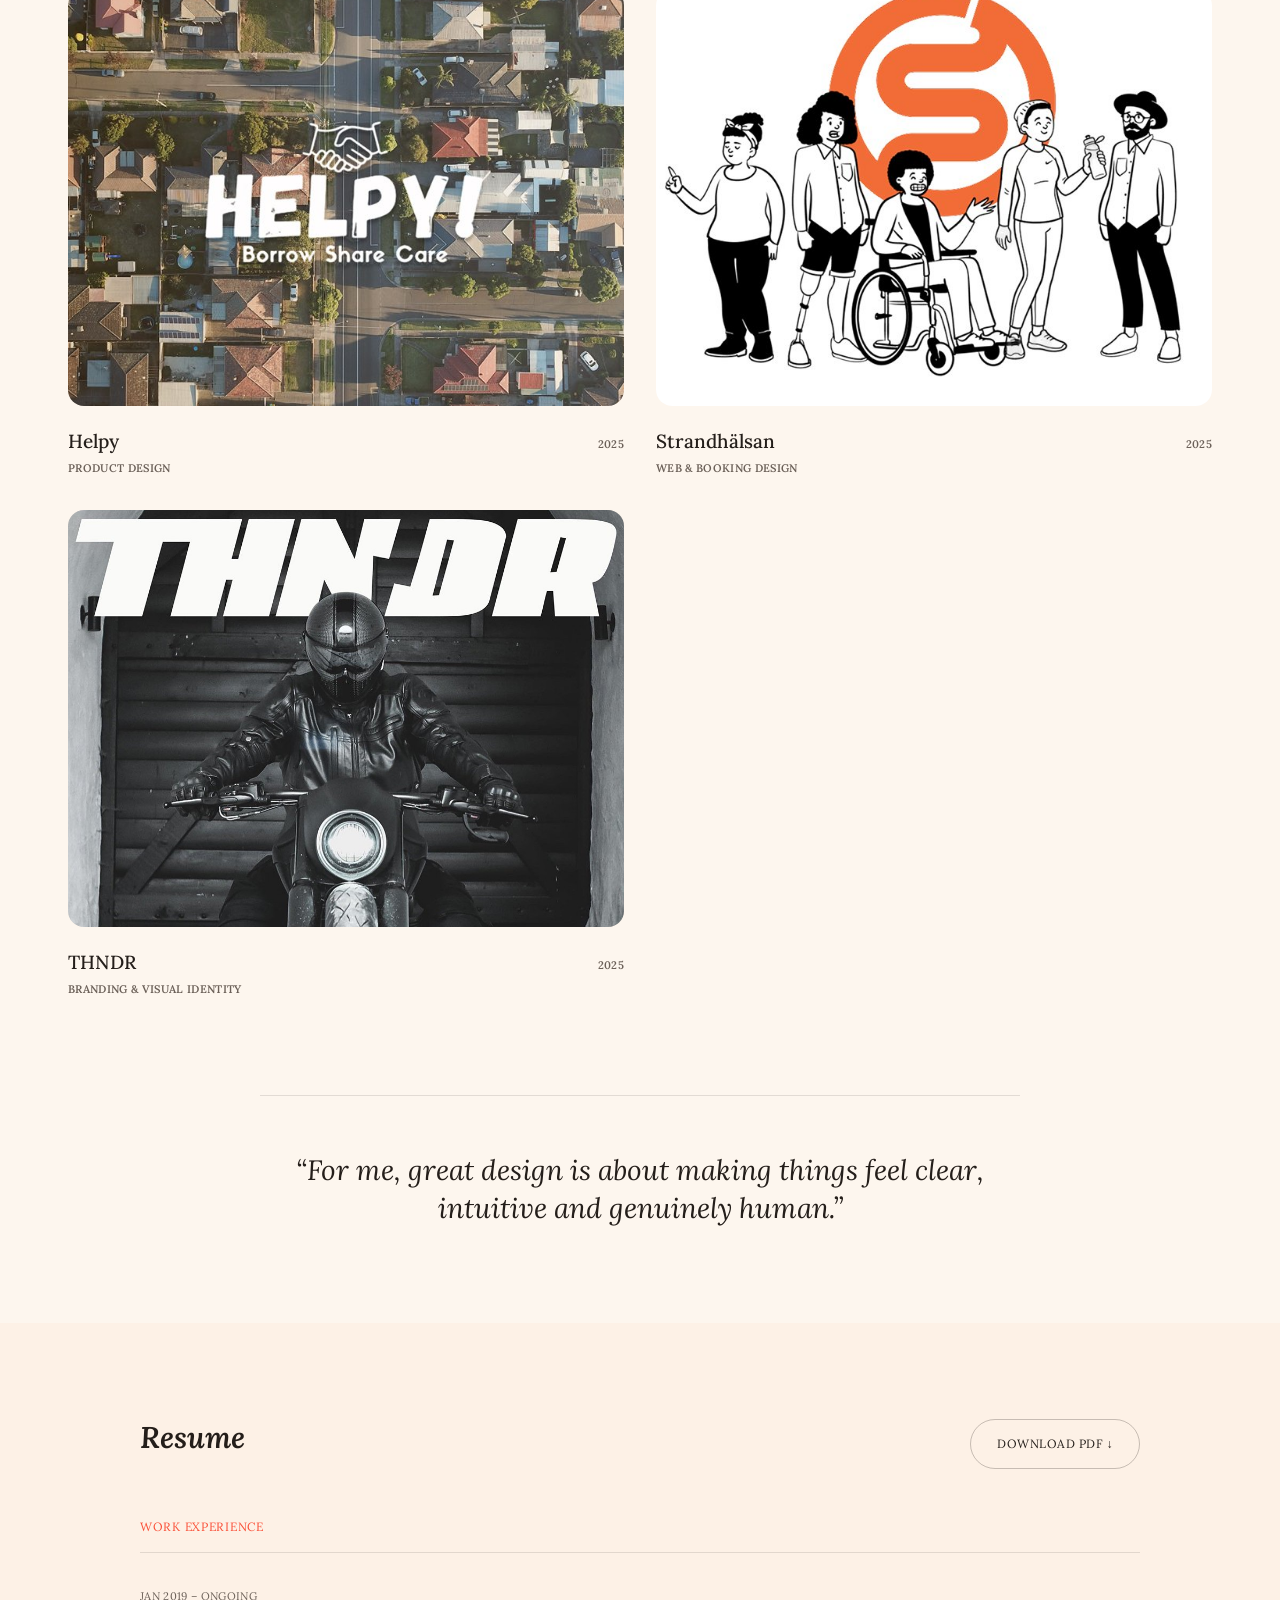
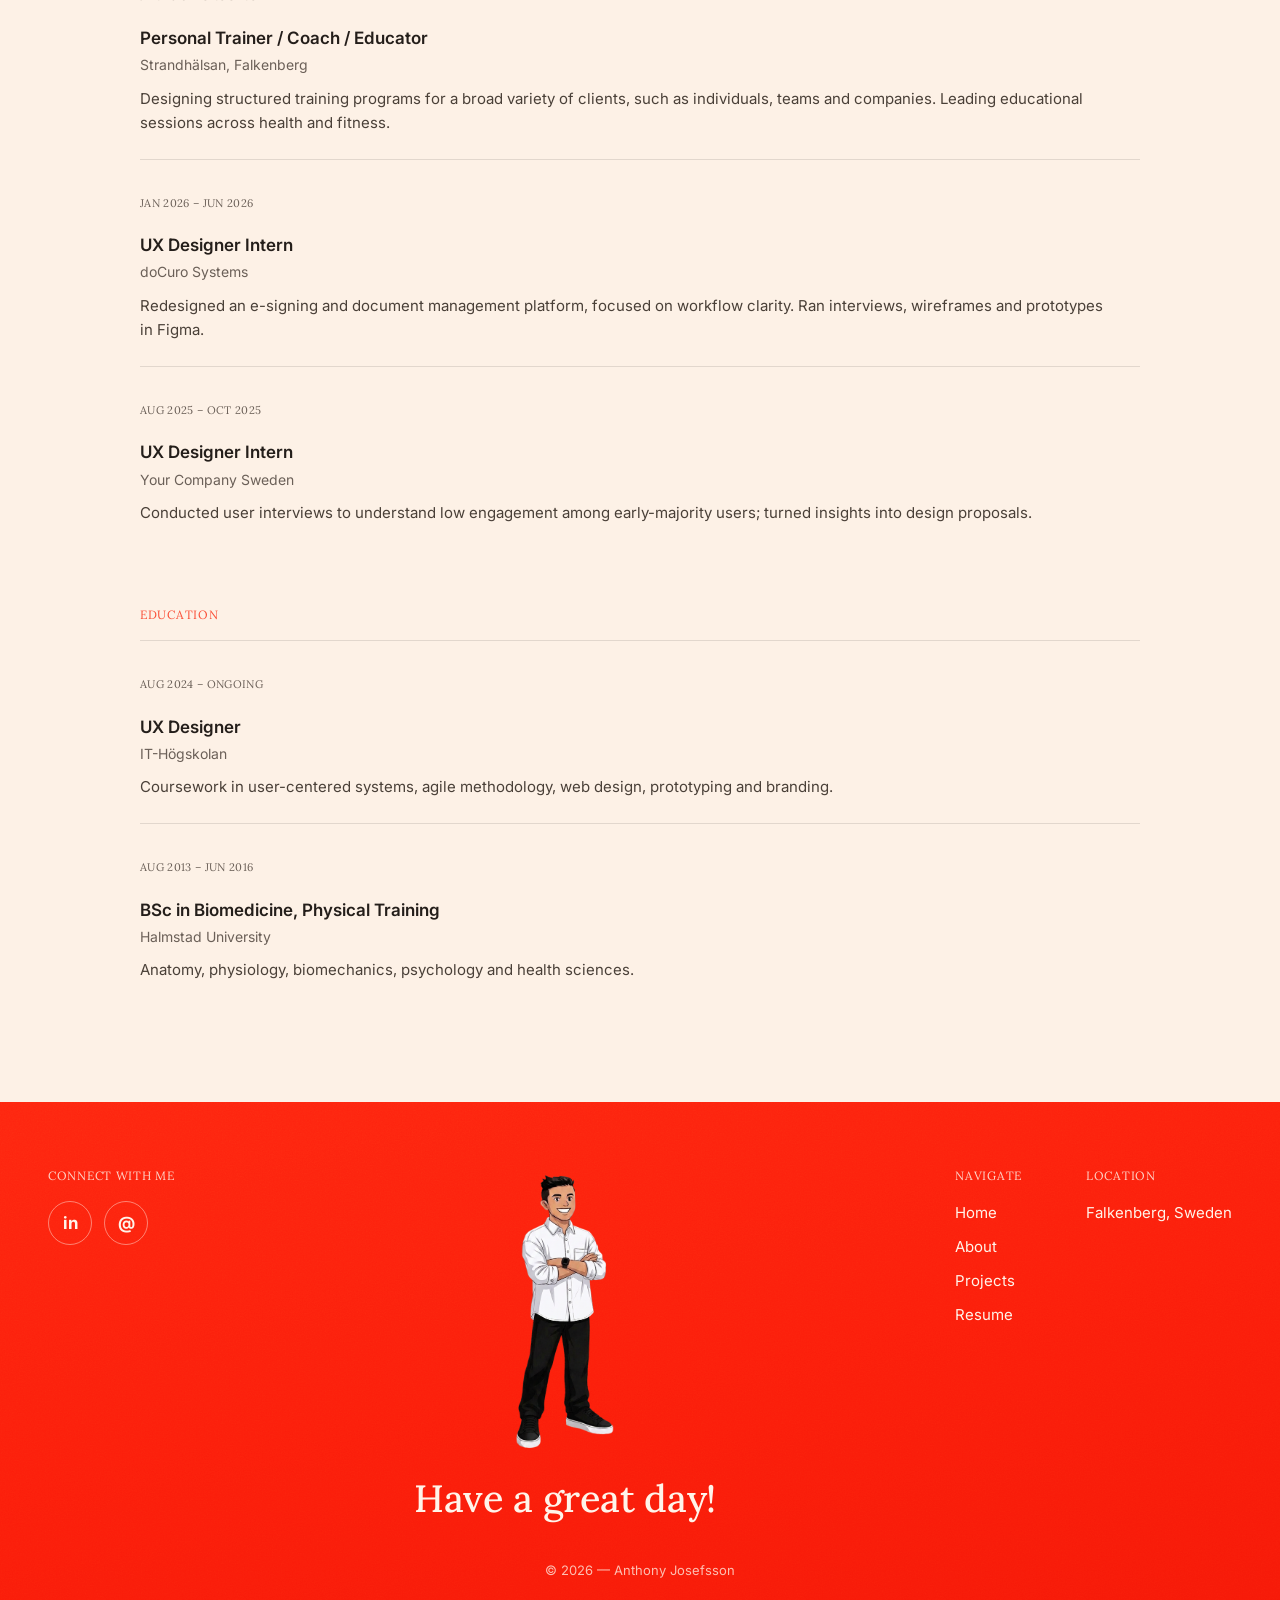
==== commit 7865ba87: "Flytta footer-avatar upp i linje med connect/navigate-raden" ====
--- a/site/index.html
+++ b/site/index.html
@@ -3,7 +3,7 @@
   <head>
     <link rel="preconnect" href="https://fonts.googleapis.com">
 <link rel="preconnect" href="https://fonts.gstatic.com" crossorigin>
-<link href="https://fonts.googleapis.com/css2?family=Fraunces:ital,wght@0,400;0,500;1,400;1,500&family=Big+Shoulders:wght@400;500&display=swap" rel="stylesheet">
+<link href="https://fonts.googleapis.com/css2?family=Lora:ital,wght@0,400;0,500;0,600;1,400;1,500;1,600&family=Big+Shoulders:wght@400;500&display=swap" rel="stylesheet">
 
     <meta charset="utf-8" />
     <meta name="viewport" content="width=device-width, initial-scale=1" />
@@ -187,51 +187,42 @@
     <!-- ============================================================
      FOOTER
      ============================================================ -->
-    <footer class="footer surface-coral--deep">
-      <div class="footer__inner">
-        <div class="footer__cols">
-          <div>
-            <p class="eyebrow">Connect with me</p>
-            <div class="footer__social">
-              <a
-                href="https://www.linkedin.com/in/anthony-josefsson-142644330/"
-                aria-label="LinkedIn"
-                target="_blank"
-                rel="noopener"
-                >in</a
-              >
-              <a href="mailto:aajosefsson@hotmail.com" aria-label="Email">@</a>
-            </div>
-          </div>
-
-          <div class="footer__meta">
-            <div>
-              <p class="eyebrow">Navigate</p>
-              <nav class="footer__nav" aria-label="Footer navigation">
-                <a href="#home">Home</a>
-                <a href="#about">About</a>
-                <a href="#projects">Projects</a>
-                <a href="#resume">Resume</a>
-              </nav>
-            </div>
-            <div>
-              <p class="eyebrow">Location</p>
-              <p class="footer__location">Falkenberg, Sweden</p>
-            </div>
-          </div>
-        </div>
-
-        <div class="footer__sign">
-          <div class="footer__wordmark">
-            <img src="assets/me-whiteshirt2.png" alt="" />
-            <span>Have a great day!</span>
-          </div>
-          <p class="footer__copy">
-            © <span id="year"></span> — Anthony Josefsson
-          </p>
+<footer class="footer surface-coral--deep">
+  <div class="footer__inner">
+    <div class="footer__cols">
+      <div>
+        <p class="eyebrow">Connect with me</p>
+        <div class="footer__social">
+          <a href="https://www.linkedin.com/in/anthony-josefsson-142644330/" aria-label="LinkedIn" target="_blank" rel="noopener">in</a>
+          <a href="mailto:aajosefsson@hotmail.com" aria-label="Email">@</a>
         </div>
       </div>
-    </footer>
+    <div class="footer__wordmark">
+      <img src="assets/me-whiteshirt2.png" alt="" />
+      <span>Have a great day!</span>
+    </div>
+      <div class="footer__meta">
+        <div>
+          <p class="eyebrow">Navigate</p>
+          <nav class="footer__nav" aria-label="Footer navigation">
+            <a href="#home">Home</a>
+            <a href="#about">About</a>
+            <a href="#projects">Projects</a>
+            <a href="#resume">Resume</a>
+          </nav>
+        </div>
+        <div>
+          <p class="eyebrow">Location</p>
+          <p class="footer__location">Falkenberg, Sweden</p>
+        </div>
+      </div>
+    </div>
+
+    <p class="footer__copy" style="text-align: center;">
+      © <span id="year"></span> — Anthony Josefsson
+    </p>
+  </div>
+</footer>
 
     <!-- content first, then the renderer -->
     <script src="js/content.js"></script>
--- a/site/css/styles.css
+++ b/site/css/styles.css
@@ -33,7 +33,7 @@
   --hairline: rgba(36, 30, 26, 0.12);
 
   /* Type */
-  --font-display: "Fraunces", Georgia, serif;
+  --font-display: "Lora", Georgia, serif;
   --font-body: "Inter", system-ui, -apple-system, sans-serif;
 
   /* Layout */
@@ -147,7 +147,7 @@
 .h2 {
   font-family: var(--font-display);
   font-style: italic;
-  font-weight: 500;
+  font-weight: 600;
   font-size: 30px;
   line-height: 1.2;
   margin: 0 0 28px;
@@ -272,11 +272,17 @@
 }
 .nav__links > a:not(.btn) {
   font-family: var(--font-display);
+  font-weight: 600;
   font-size: 11px;
   letter-spacing: 0.04em;
   text-transform: uppercase;
   color: var(--cream-light);
 }
+@media (min-width: 901px) {
+  .nav__links {
+    margin-left: auto;
+  }
+}
 .nav__links > a:not(.btn):hover {
   color: var(--ink);
 }
@@ -290,7 +296,7 @@
   margin: 0 auto;
   display: flex;
   align-items: center;
-  gap: 40px;
+  gap: 12px;
   flex-wrap: wrap;
 }
 .hero__text {
@@ -307,8 +313,8 @@
 }
 .hero__title {
   font-family: var(--font-display);
-  font-weight: 500;
-  font-size: clamp(26px, 3.6vw, 42px);
+  font-weight: 600;
+  font-size: clamp(34px, 5vw, 56px);
   line-height: 1.15;
   letter-spacing: -0.01em;
   color: var(--cream-light);
@@ -333,6 +339,7 @@
 .hero__figure {
   width: 340px;
   flex-shrink: 0;
+  margin-left: -30px;
 }
 .hero__figure img {
   height: 460px;
@@ -415,6 +422,10 @@
   gap: 4px 20px;
 }
 .card__title {
+  font-family: var(--font-display);
+  font-size: 19px;
+  font-weight: 600;
+  margin: 0 0 4px;
   min-width: 0;
   flex: 1 1 auto;
 }
@@ -430,6 +441,7 @@
 .card__meta,
 .card__year {
   font-family: var(--font-display);
+  font-weight: 600;
   font-size: 11px;
   text-transform: uppercase;
   letter-spacing: 0.03em;
@@ -501,8 +513,9 @@
 }
 
 /* --- Footer --- */
+/* --- Footer --- */
 .footer {
-  padding: 80px var(--gutter) 40px;
+  padding: 64px var(--gutter) 40px;
 }
 .footer__inner {
   max-width: var(--max-wide);
@@ -518,14 +531,16 @@
 .footer a:hover {
   color: var(--ink);
 }
+.footer__location {
+  color: var(--cream-light);
+}
 
 .footer__cols {
   display: flex;
   justify-content: space-between;
   align-items: flex-start;
-  flex-wrap: wrap;
-  gap: 48px;
-  margin-bottom: 80px;
+  gap: 32px;
+  margin-bottom: 40px;
 }
 .footer__social {
   display: flex;
@@ -561,24 +576,18 @@
   margin: 0;
 }
 
-.footer__sign {
-  display: flex;
-  align-items: flex-end;
-  justify-content: space-between;
-  flex-wrap: wrap;
-  gap: 24px;
-}
 .footer__wordmark {
   display: flex;
-  align-items: flex-end;
-  gap: 20px;
-  flex-wrap: wrap;
-  max-width: 100%;
+  flex-direction: column;
+  align-items: center;
+  gap: 12px;
 }
 .footer__wordmark img {
-  width: 150px;
-  height: 200px;
+  width: 200px;
+  height: auto;
+  aspect-ratio: 550 / 825;
   object-fit: contain;
+  flex-shrink: 0;
 }
 .footer__wordmark span {
   font-family: var(--font-display);
@@ -596,6 +605,7 @@
   font-size: 13px;
   opacity: 0.75;
   margin: 0;
+  text-align: center;
 }
 
 /* 6. PROJECT DETAIL ------------------------------------------------------- */
@@ -636,7 +646,7 @@
 }
 .project__title {
   font-family: var(--font-display);
-  font-weight: 500;
+  font-weight: 600;
   font-size: clamp(24px, 3.4vw, 38px);
   line-height: 1.15;
   letter-spacing: -0.01em;
@@ -834,6 +844,13 @@
   .footer {
     padding: 56px var(--gutter) 32px;
   }
+  .footer__cols {
+    display: grid;
+    grid-template-columns: 1fr auto 1fr;
+    align-items: start;
+    gap: 32px;
+    margin-bottom: 48px;
+  }
 }
 
 @media (max-width: 620px) {
@@ -866,6 +883,10 @@
     margin: 0 auto;
   }
   .footer__wordmark span {
+    font-family: var(--font-display);
+    font-weight: 600;
+    line-height: 1.1;
+    letter-spacing: -0.01em;
     overflow-wrap: normal;
     word-break: keep-all;
     white-space: normal;
@@ -881,13 +902,6 @@
 }
 .project__facts {
   grid-template-columns: 1fr;
-}
-.footer__wordmark {
-  display: flex;
-  align-items: flex-end;
-  gap: 20px;
-  flex-wrap: wrap;
-  max-width: 100%;
 }
 
 @media (prefers-reduced-motion: reduce) {
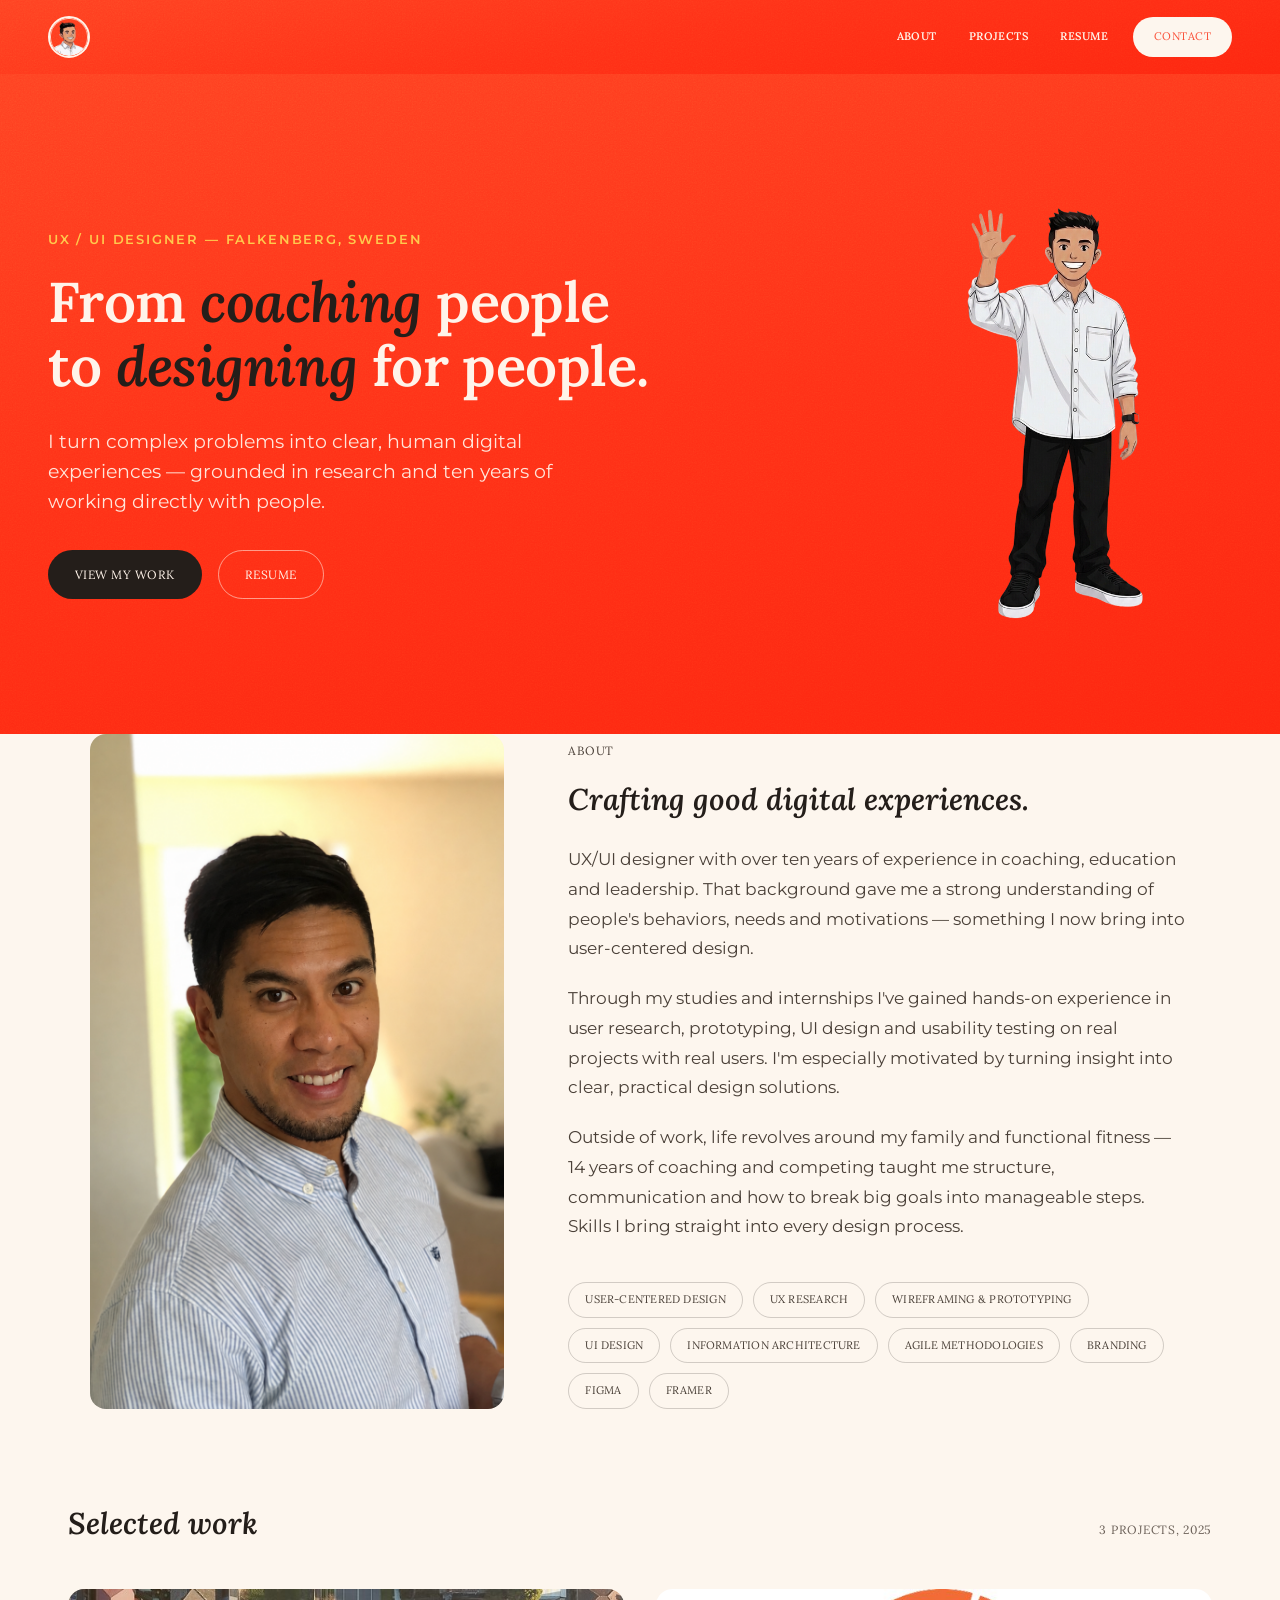
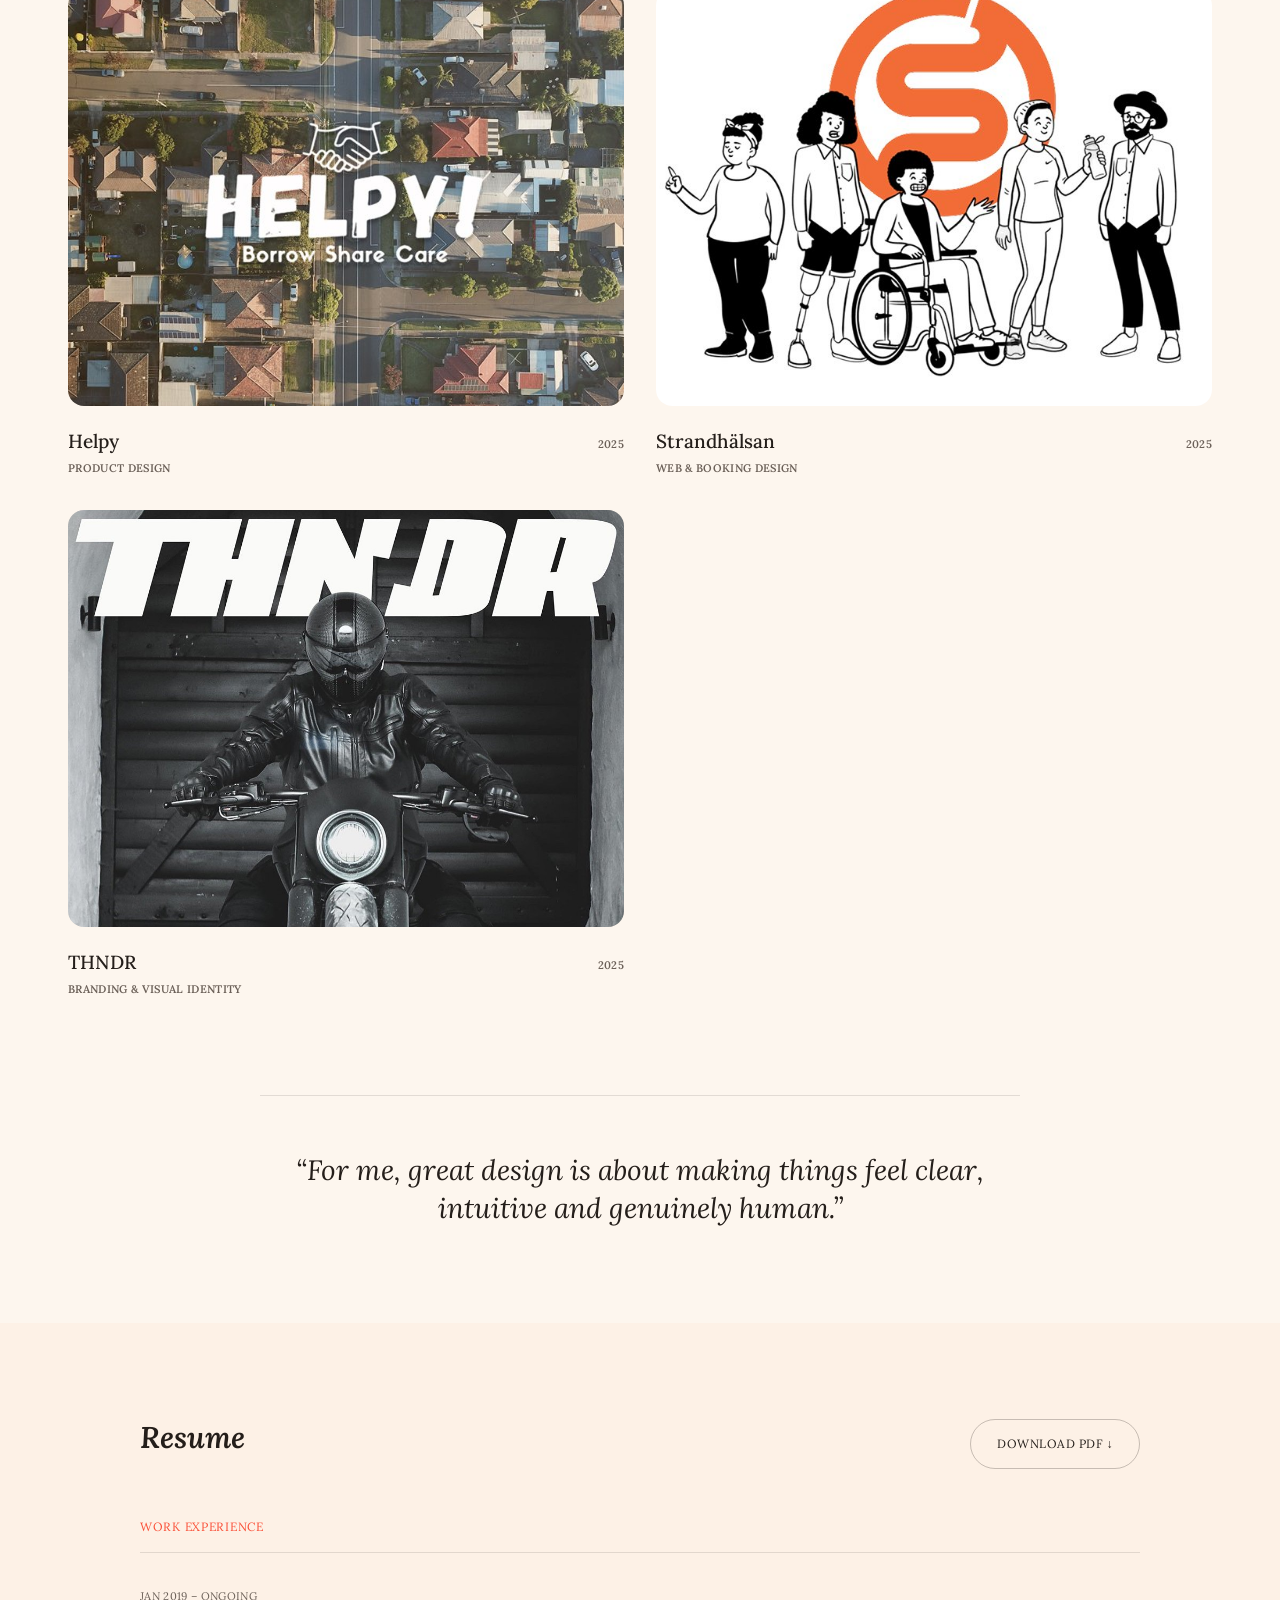
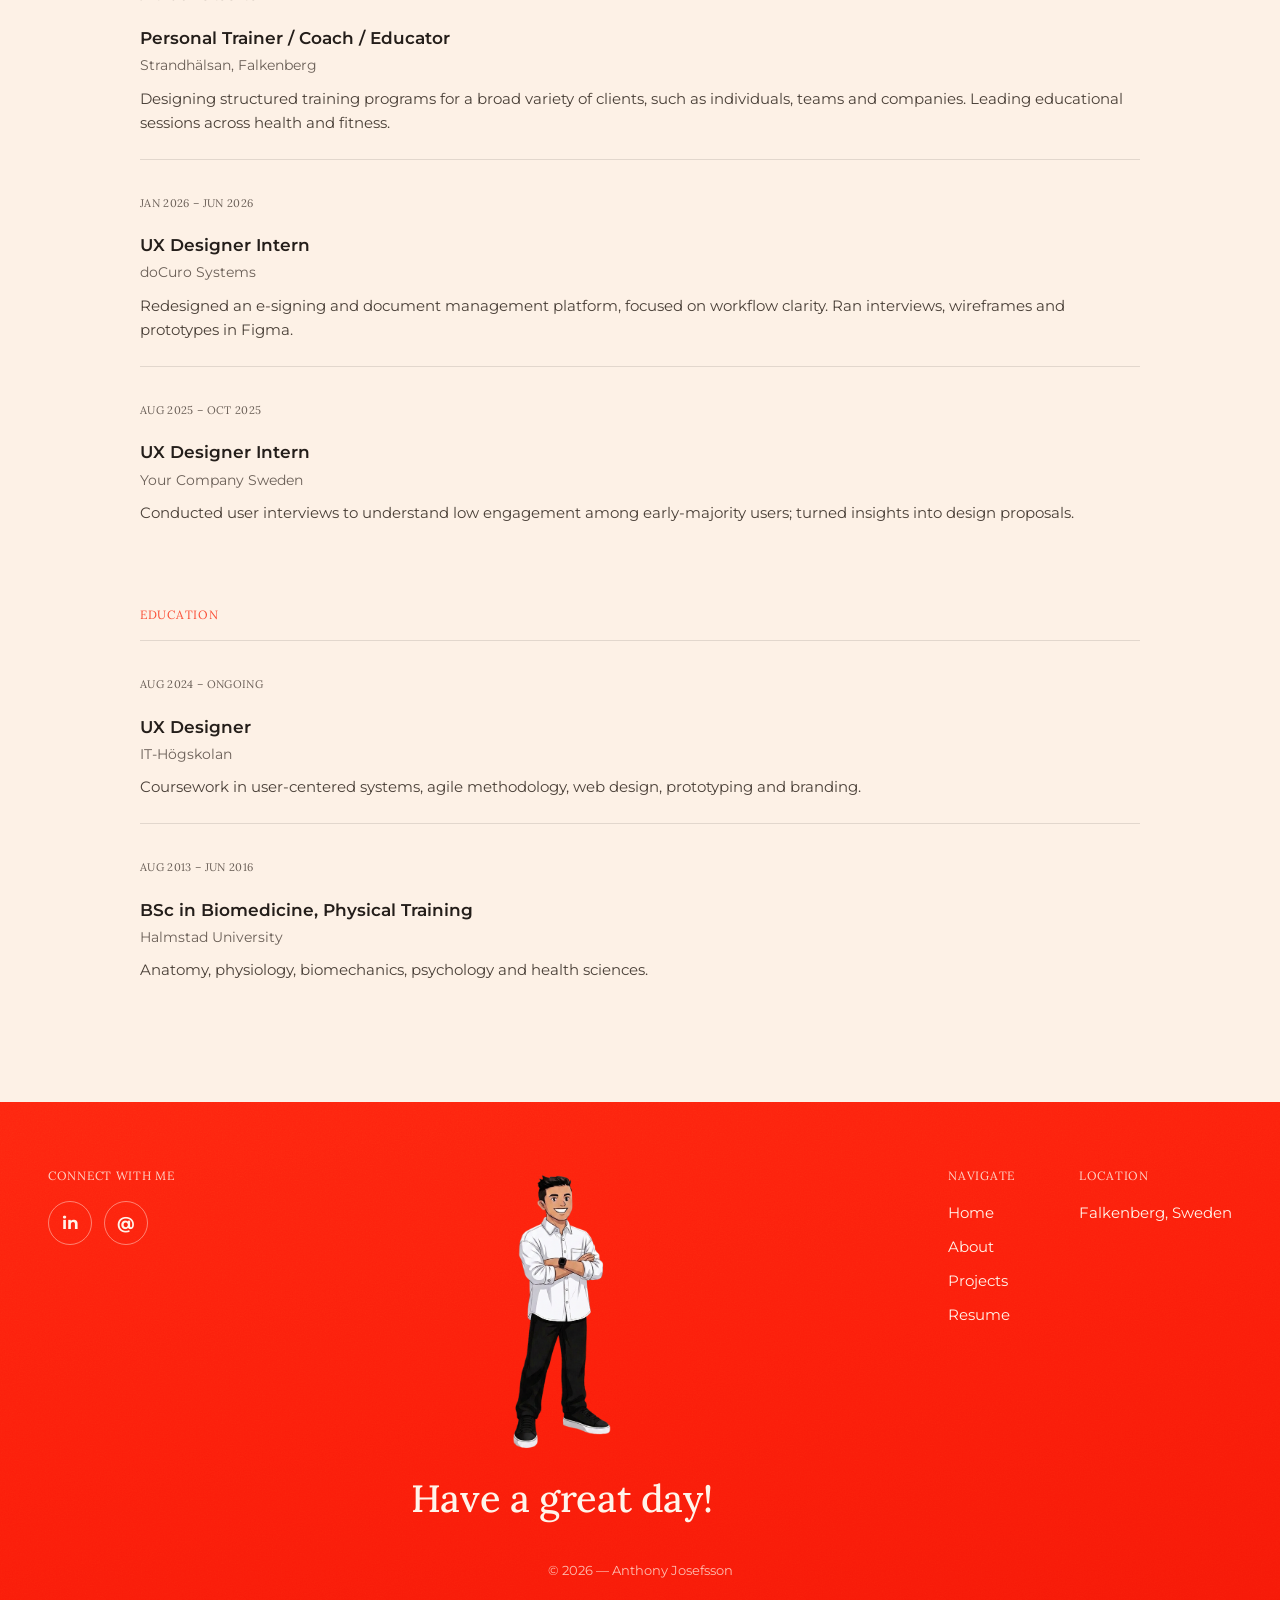
==== commit 23c6e91a: "Byt brödtext till Montserrat" ====
--- a/site/index.html
+++ b/site/index.html
@@ -3,7 +3,7 @@
   <head>
     <link rel="preconnect" href="https://fonts.googleapis.com">
 <link rel="preconnect" href="https://fonts.gstatic.com" crossorigin>
-<link href="https://fonts.googleapis.com/css2?family=Lora:ital,wght@0,400;0,500;0,600;1,400;1,500;1,600&family=Big+Shoulders:wght@400;500&display=swap" rel="stylesheet">
+<link href="https://fonts.googleapis.com/css2?family=Lora:ital,wght@0,400;0,500;0,600;1,400;1,500;1,600&family=Montserrat:wght@400;500;600&display=swap" rel="stylesheet">
 
     <meta charset="utf-8" />
     <meta name="viewport" content="width=device-width, initial-scale=1" />
--- a/site/css/styles.css
+++ b/site/css/styles.css
@@ -34,7 +34,7 @@
 
   /* Type */
   --font-display: "Lora", Georgia, serif;
-  --font-body: "Inter", system-ui, -apple-system, sans-serif;
+  --font-body: "Montserrat", system-ui, -apple-system, sans-serif;
 
   /* Layout */
   --max-wide: 1240px;
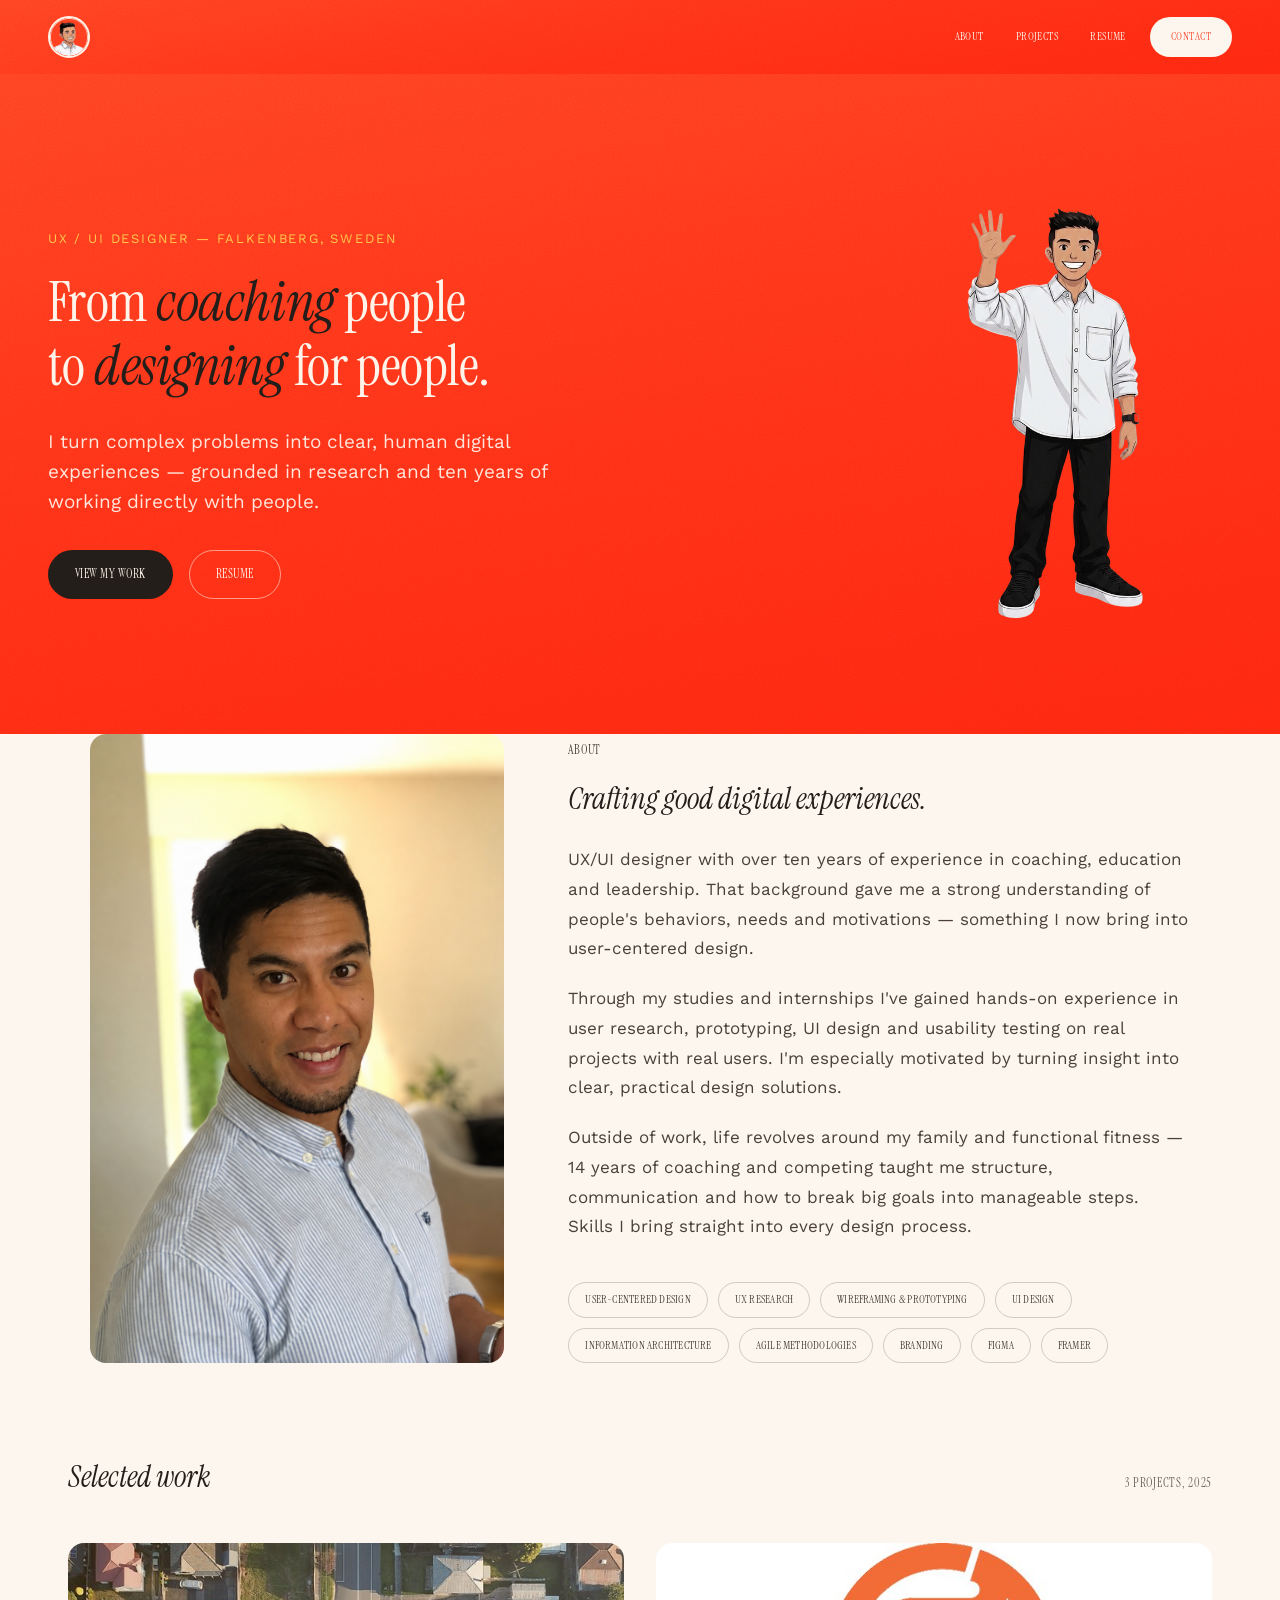
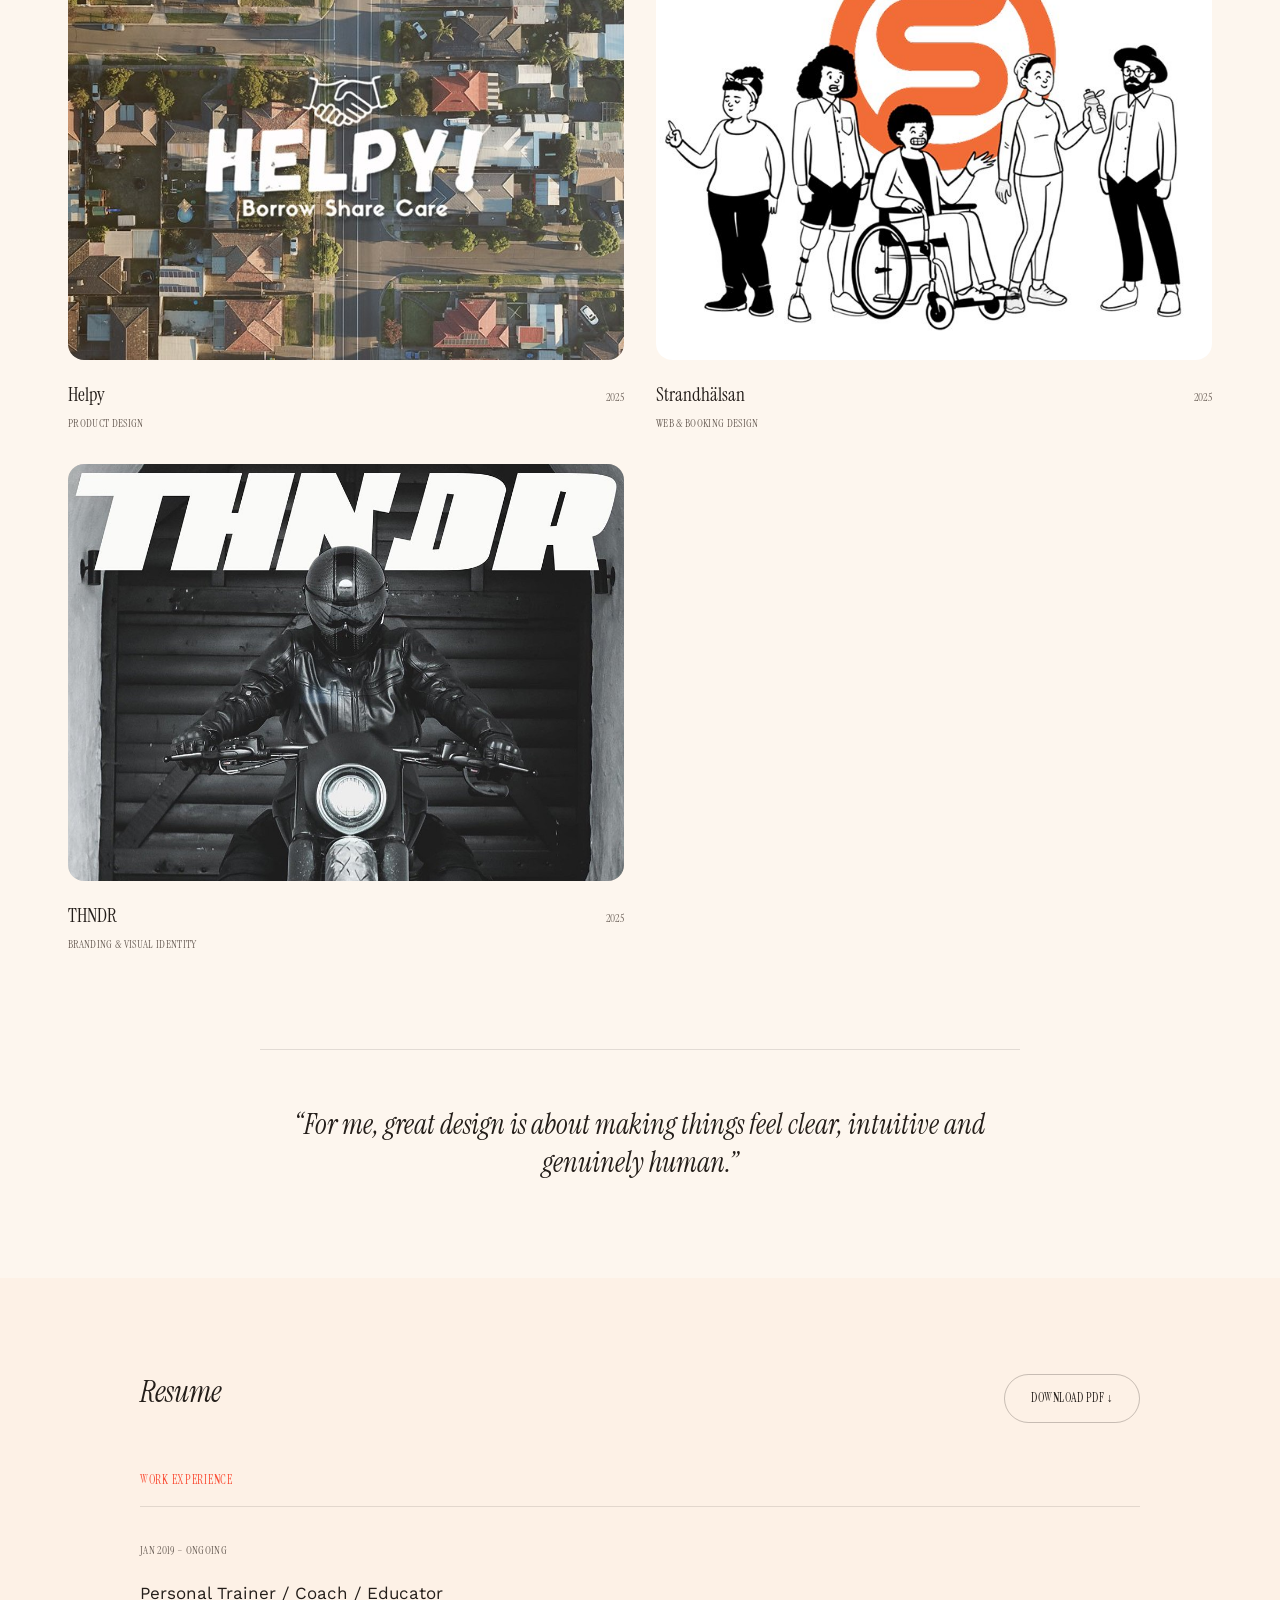
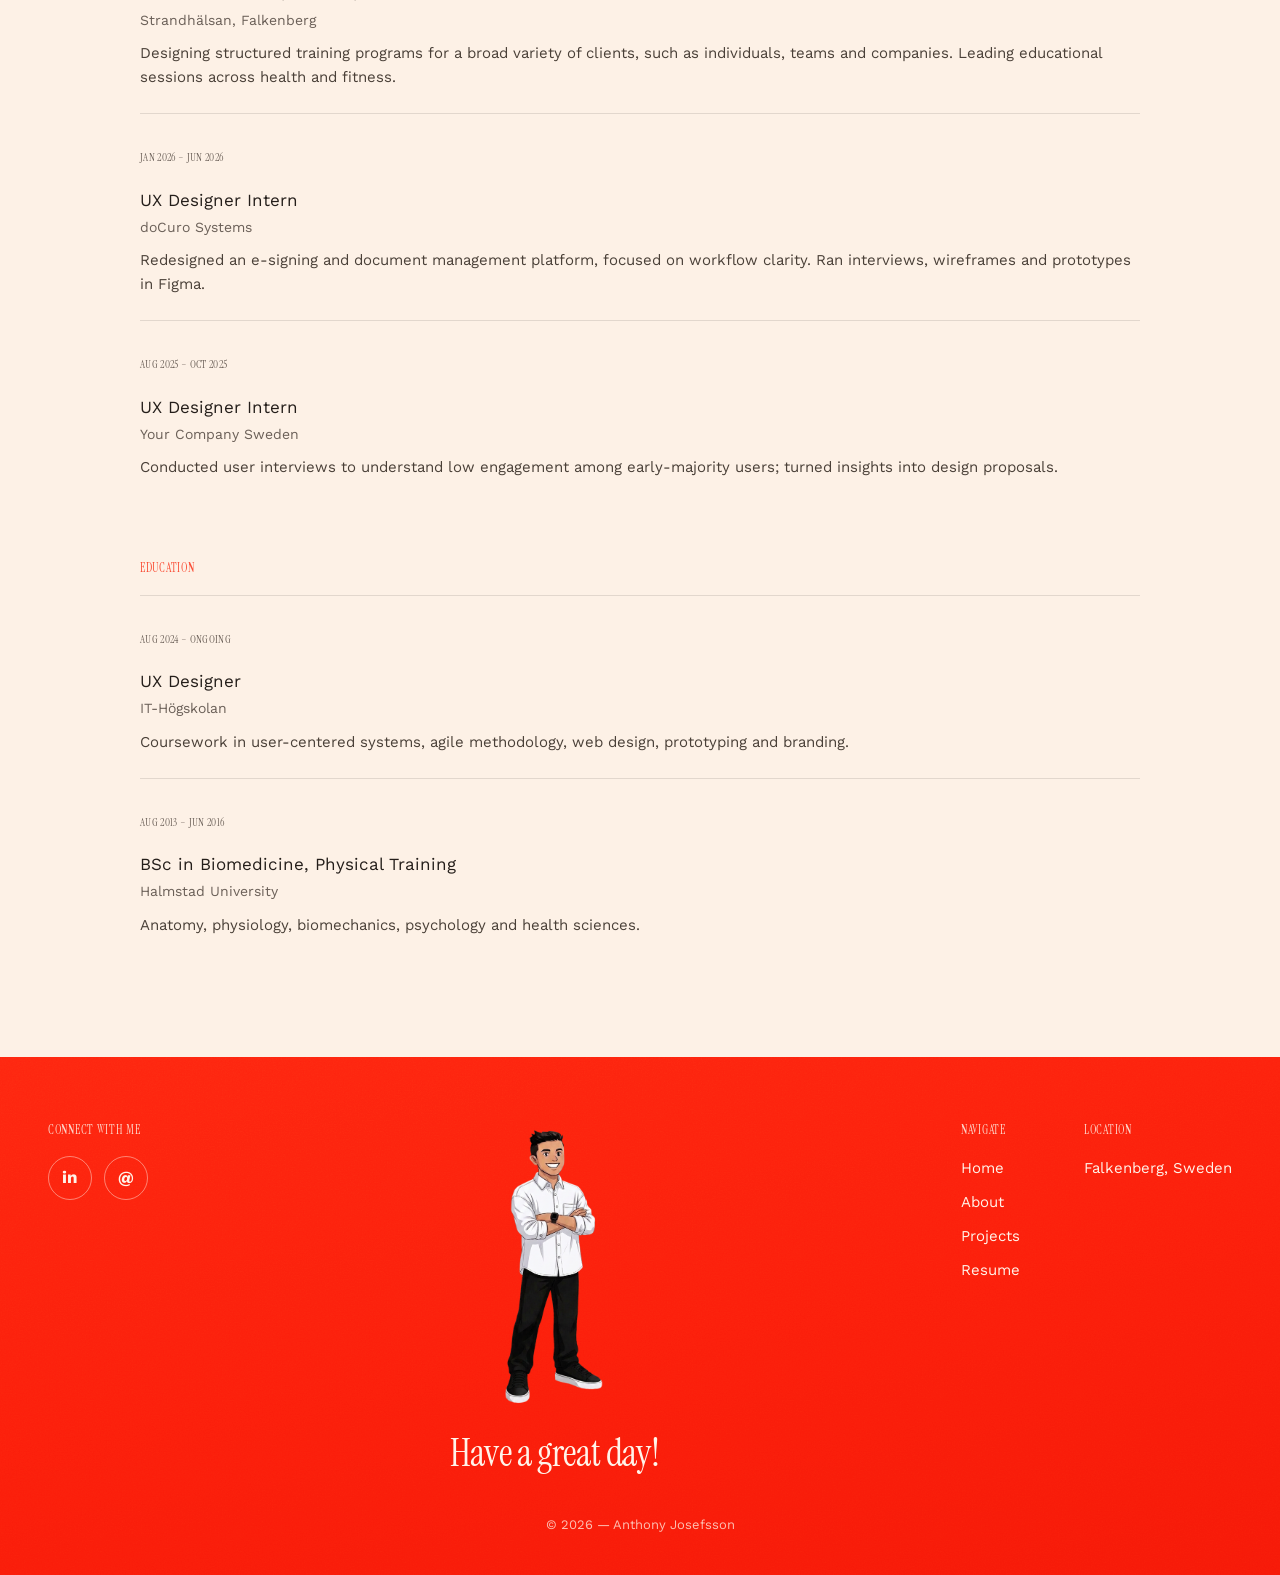
==== commit 79ef3cec: "Byt typsnitt till Instrument Serif (rubriker) och Work Sans (brödtext)" ====
--- a/site/index.html
+++ b/site/index.html
@@ -3,7 +3,7 @@
   <head>
     <link rel="preconnect" href="https://fonts.googleapis.com">
 <link rel="preconnect" href="https://fonts.gstatic.com" crossorigin>
-<link href="https://fonts.googleapis.com/css2?family=Lora:ital,wght@0,400;0,500;0,600;1,400;1,500;1,600&family=Montserrat:wght@400;500;600&display=swap" rel="stylesheet">
+<link href="https://fonts.googleapis.com/css2?family=Instrument+Serif:ital@0;1&family=Work+Sans:wght@400;500;600&display=swap" rel="stylesheet">
 
     <meta charset="utf-8" />
     <meta name="viewport" content="width=device-width, initial-scale=1" />
--- a/site/css/styles.css
+++ b/site/css/styles.css
@@ -33,8 +33,8 @@
   --hairline: rgba(36, 30, 26, 0.12);
 
   /* Type */
-  --font-display: "Lora", Georgia, serif;
-  --font-body: "Montserrat", system-ui, -apple-system, sans-serif;
+  --font-display: "Instrument Serif", Georgia, serif;
+  --font-body: "Work Sans", system-ui, -apple-system, sans-serif;
 
   /* Layout */
   --max-wide: 1240px;
@@ -147,7 +147,7 @@
 .h2 {
   font-family: var(--font-display);
   font-style: italic;
-  font-weight: 600;
+  font-weight: 400;
   font-size: 30px;
   line-height: 1.2;
   margin: 0 0 28px;
@@ -272,7 +272,7 @@
 }
 .nav__links > a:not(.btn) {
   font-family: var(--font-display);
-  font-weight: 600;
+  font-weight: 400;
   font-size: 11px;
   letter-spacing: 0.04em;
   text-transform: uppercase;
@@ -305,7 +305,7 @@
 }
 .hero .eyebrow--accent {
   font-family: var(--font-body);
-  font-weight: 600;
+  font-weight: 400;
   font-size: 13px;
   letter-spacing: 0.14em;
   color: var(--mustard);
@@ -313,7 +313,7 @@
 }
 .hero__title {
   font-family: var(--font-display);
-  font-weight: 600;
+  font-weight: 400;
   font-size: clamp(34px, 5vw, 56px);
   line-height: 1.15;
   letter-spacing: -0.01em;
@@ -424,7 +424,7 @@
 .card__title {
   font-family: var(--font-display);
   font-size: 19px;
-  font-weight: 600;
+  font-weight: 400;
   margin: 0 0 4px;
   min-width: 0;
   flex: 1 1 auto;
@@ -435,13 +435,13 @@
 .card__title {
   font-family: var(--font-display);
   font-size: 19px;
-  font-weight: 500;
+  font-weight: 400;
   margin: 0 0 4px;
 }
 .card__meta,
 .card__year {
   font-family: var(--font-display);
-  font-weight: 600;
+  font-weight: 400;
   font-size: 11px;
   text-transform: uppercase;
   letter-spacing: 0.03em;
@@ -497,7 +497,7 @@
 }
 .timeline__role {
   font-size: 17px;
-  font-weight: 600;
+  font-weight: 400;
   margin: 0 0 2px;
 }
 .timeline__org {
@@ -591,7 +591,7 @@
 }
 .footer__wordmark span {
   font-family: var(--font-display);
-  font-weight: 500;
+  font-weight: 400;
   letter-spacing: -0.01em;
   overflow-wrap: normal;
   word-break: keep-all;
@@ -646,7 +646,7 @@
 }
 .project__title {
   font-family: var(--font-display);
-  font-weight: 600;
+  font-weight: 400;
   font-size: clamp(24px, 3.4vw, 38px);
   line-height: 1.15;
   letter-spacing: -0.01em;
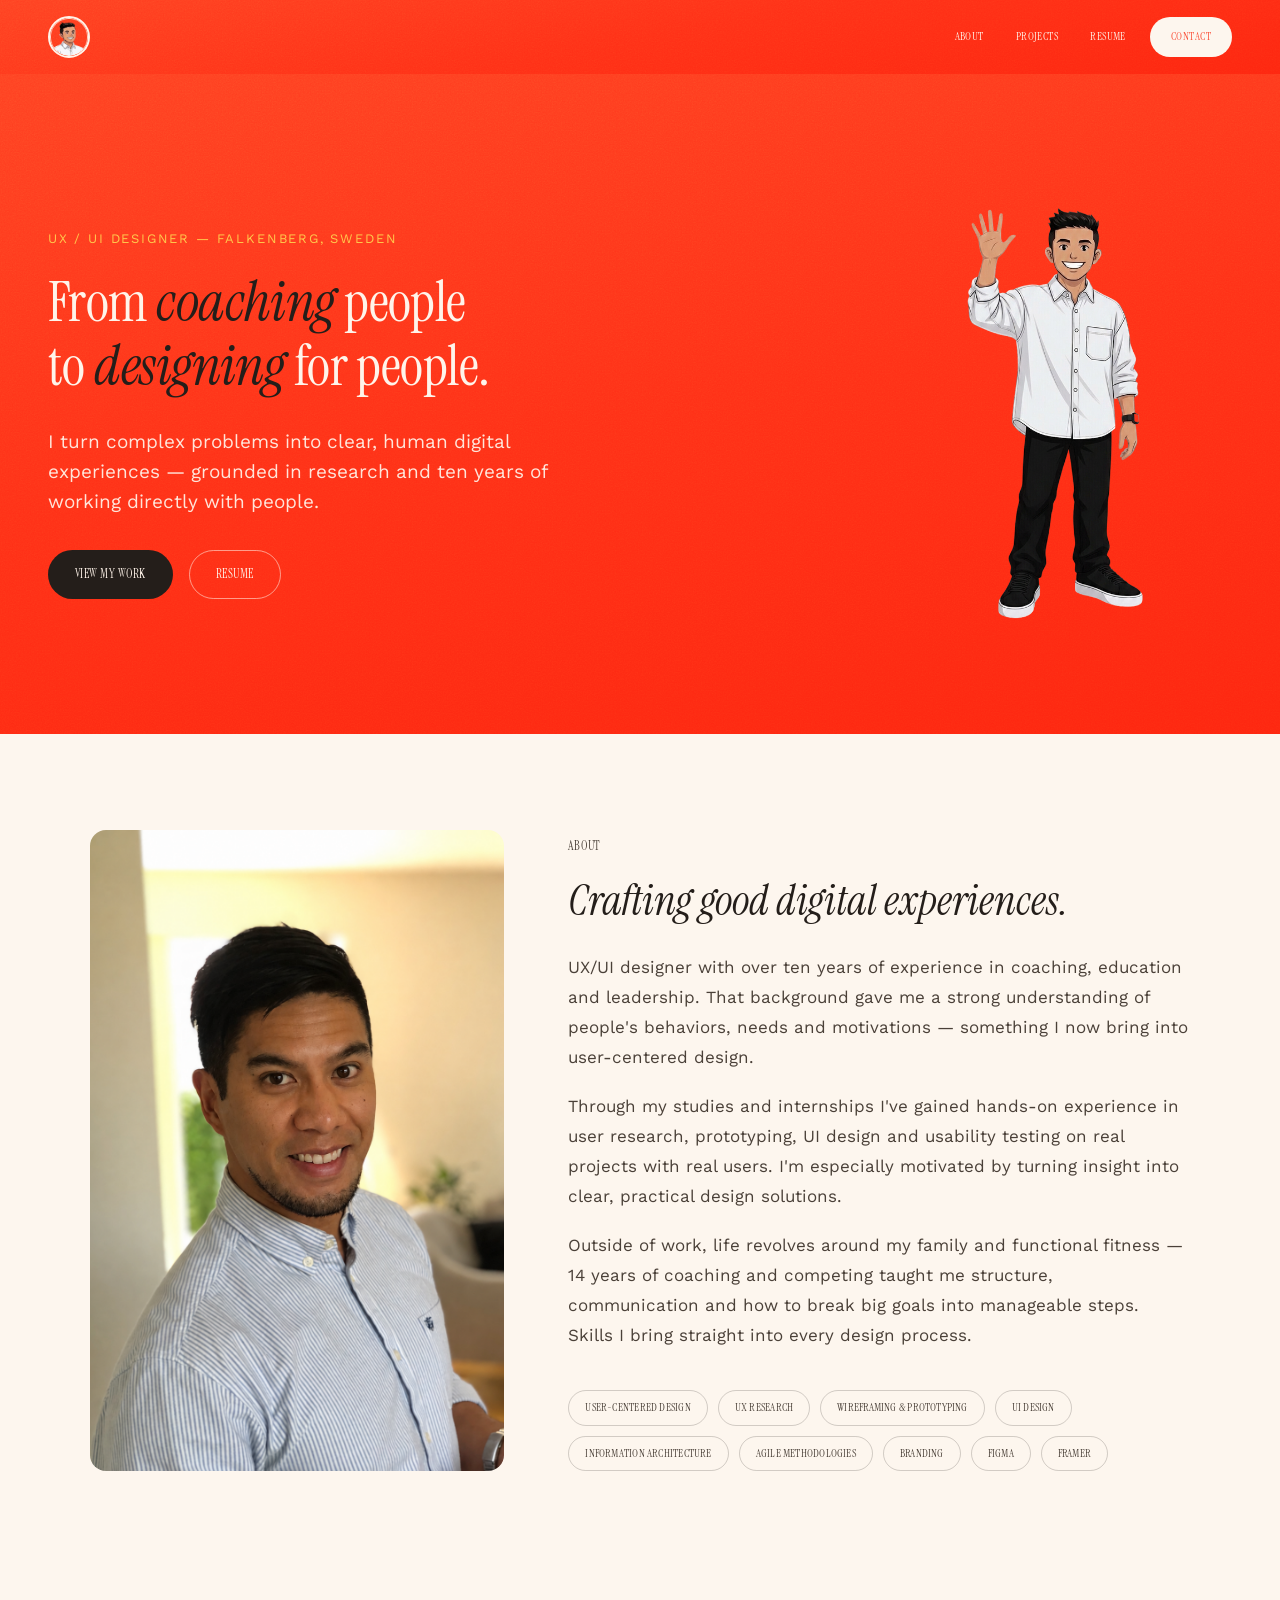
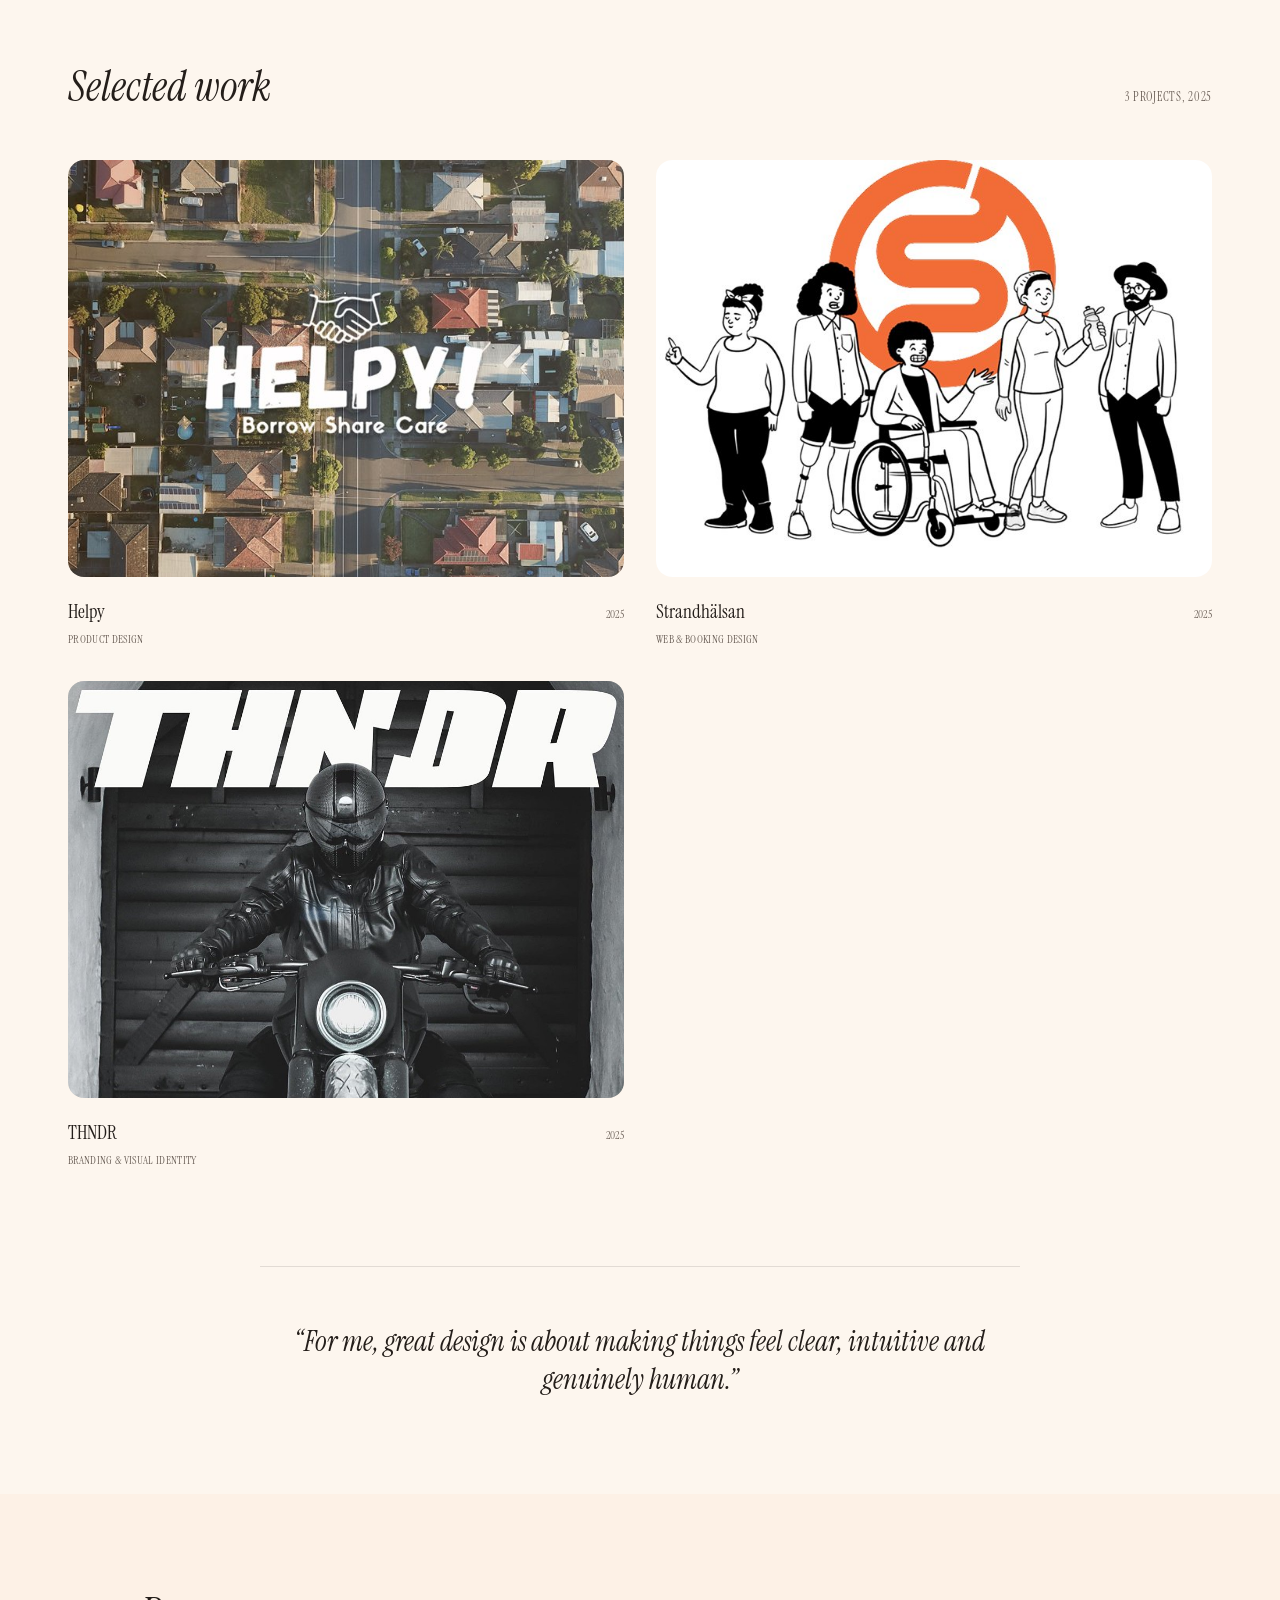
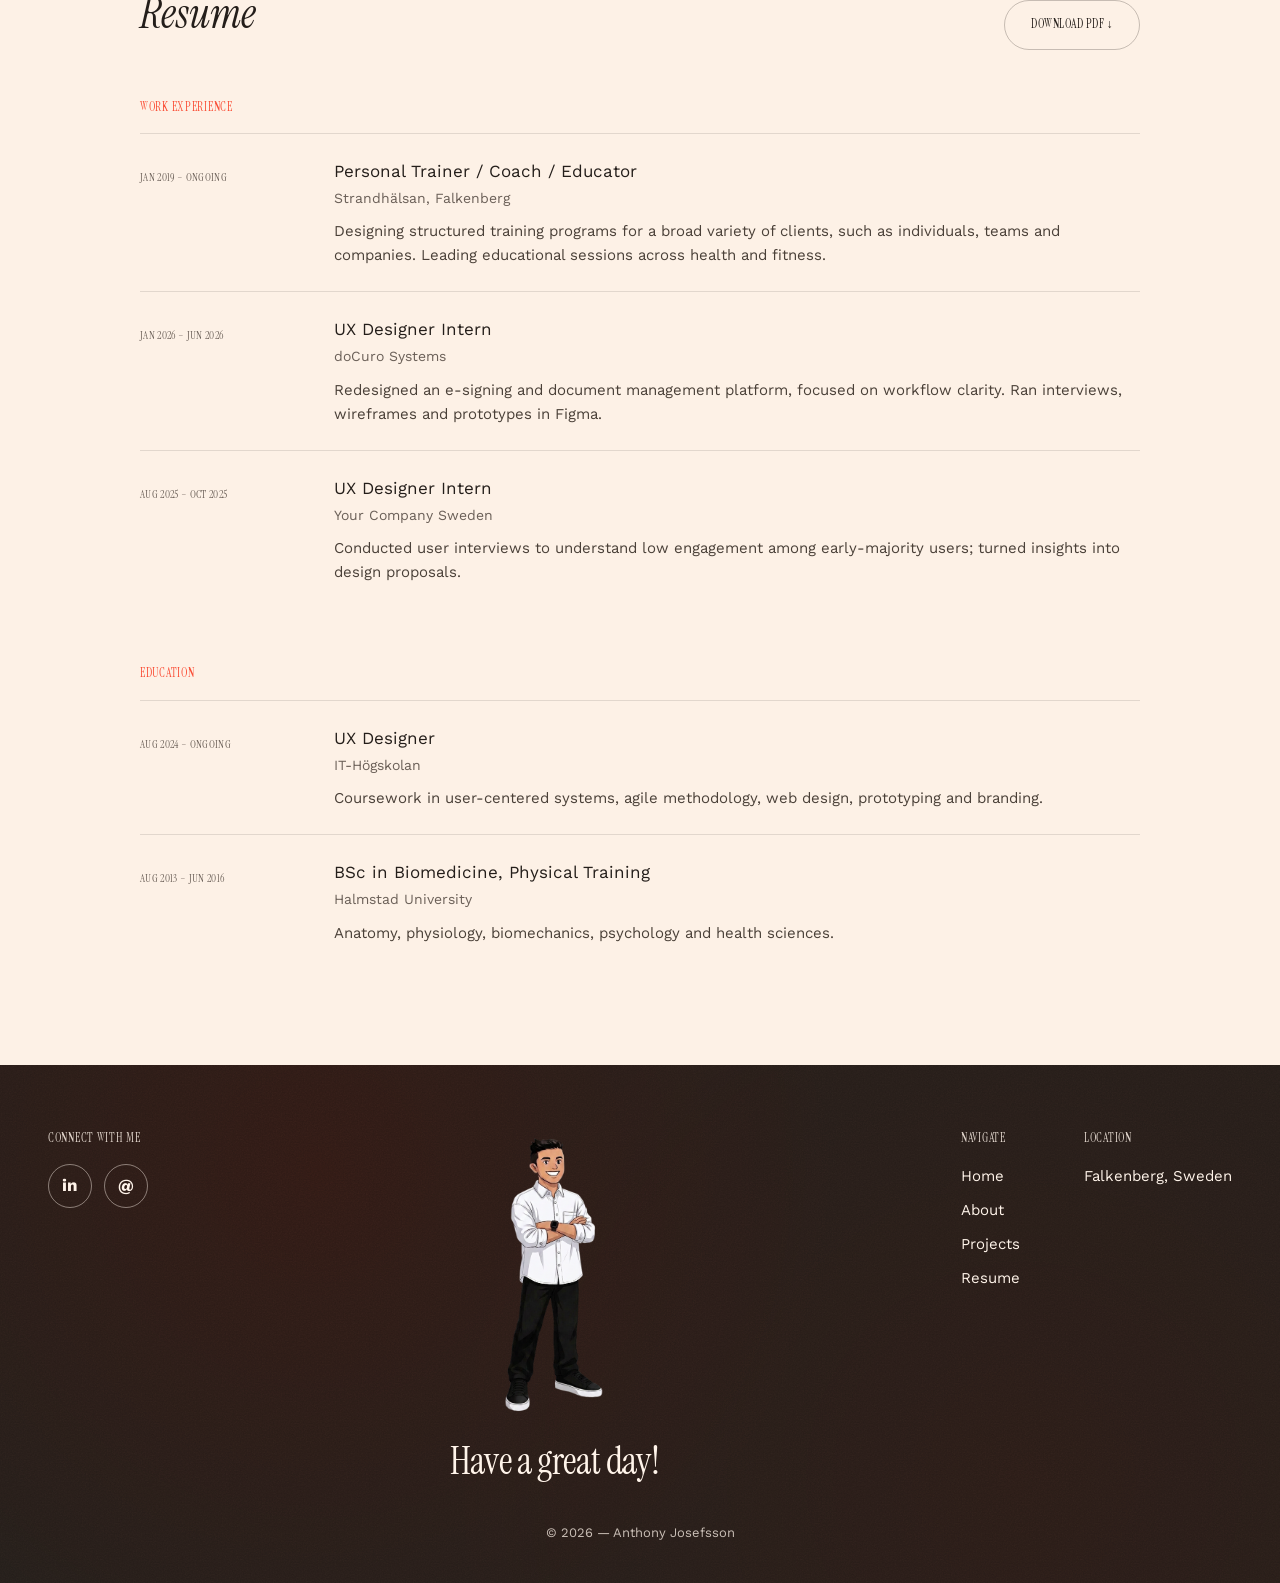
==== commit 7a130f92: "Städa CSS-struktur, fixa About-sektion och sticky nav, lägg till gradient-bakgrunder i hero och foot" ====
--- a/site/index.html
+++ b/site/index.html
@@ -1,9 +1,12 @@
 <!doctype html>
 <html lang="en">
   <head>
-    <link rel="preconnect" href="https://fonts.googleapis.com">
-<link rel="preconnect" href="https://fonts.gstatic.com" crossorigin>
-<link href="https://fonts.googleapis.com/css2?family=Instrument+Serif:ital@0;1&family=Work+Sans:wght@400;500;600&display=swap" rel="stylesheet">
+    <link rel="preconnect" href="https://fonts.googleapis.com" />
+    <link rel="preconnect" href="https://fonts.gstatic.com" crossorigin />
+    <link
+      href="https://fonts.googleapis.com/css2?family=Instrument+Serif:ital@0;1&family=Work+Sans:wght@400;500;600&display=swap"
+      rel="stylesheet"
+    />
 
     <meta charset="utf-8" />
     <meta name="viewport" content="width=device-width, initial-scale=1" />
@@ -88,7 +91,8 @@
               UX / UI Designer — Falkenberg, Sweden
             </p>
             <h1 class="hero__title">
-              From <em>coaching</em> people<br />to <em>designing</em> for people.
+              From <em>coaching</em> people<br />to <em>designing</em> for
+              people.
             </h1>
             <p class="hero__lead">
               I turn complex problems into clear, human digital experiences —
@@ -110,36 +114,37 @@
         </div>
       </section>
 
-     <!-- ABOUT -->
-<div class="about__inner">
-  <div class="about__photo">
-    <img src="assets/Profilbild.png" alt="Anthony Josefsson">
-  </div>
-
-  <div class="about__body">
-    <p class="eyebrow">About</p>
-    <h2 class="h2">Crafting good digital experiences.</h2>
-    <p>
-      UX/UI designer with over ten years of experience in coaching,
-      education and leadership. That background gave me a strong
-      understanding of people's behaviors, needs and motivations —
-      something I now bring into user-centered design.
-    </p>
-    <p>
-      Through my studies and internships I've gained hands-on experience
-      in user research, prototyping, UI design and usability testing on
-      real projects with real users. I'm especially motivated by turning
-      insight into clear, practical design solutions.
-    </p>
-    <p>
-      Outside of work, life revolves around my family and functional
-      fitness — 14 years of coaching and competing taught me structure,
-      communication and how to break big goals into manageable steps.
-      Skills I bring straight into every design process.
-    </p>
-    <ul class="chips" id="skills-list"></ul>
-  </div>
-</div>
+      <!-- ABOUT -->
+      <section class="about" id="about">
+        <div class="about__inner">
+          <div class="about__photo">
+            <img src="assets/Profilbild.png" alt="Anthony Josefsson" />
+          </div>
+
+          <div class="about__body">
+            <p class="eyebrow">About</p>
+            <h2 class="h2">Crafting good digital experiences.</h2>
+            <p>
+              UX/UI designer with over ten years of experience in coaching,
+              education and leadership. That background gave me a strong
+              understanding of people's behaviors, needs and motivations —
+              something I now bring into user-centered design.
+            </p>
+            <p>
+              Through my studies and internships I've gained hands-on experience
+              in user research, prototyping, UI design and usability testing on
+              real projects with real users. I'm especially motivated by turning
+              insight into clear, practical design solutions.
+            </p>
+            <p>
+              Outside of work, life revolves around my family and functional
+              fitness — 14 years of coaching and competing taught me structure,
+              communication and how to break big goals into manageable steps.
+              Skills I bring straight into every design process.
+            </p>
+            <ul class="chips" id="skills-list"></ul>
+          </div>
+        </div>
       </section>
 
       <!-- PROJECTS -->
@@ -187,42 +192,48 @@
     <!-- ============================================================
      FOOTER
      ============================================================ -->
-<footer class="footer surface-coral--deep">
-  <div class="footer__inner">
-    <div class="footer__cols">
-      <div>
-        <p class="eyebrow">Connect with me</p>
-        <div class="footer__social">
-          <a href="https://www.linkedin.com/in/anthony-josefsson-142644330/" aria-label="LinkedIn" target="_blank" rel="noopener">in</a>
-          <a href="mailto:aajosefsson@hotmail.com" aria-label="Email">@</a>
-        </div>
+    <footer class="footer surface-ink">
+      <div class="footer__inner">
+        <div class="footer__cols">
+          <div>
+            <p class="eyebrow">Connect with me</p>
+            <div class="footer__social">
+              <a
+                href="https://www.linkedin.com/in/anthony-josefsson-142644330/"
+                aria-label="LinkedIn"
+                target="_blank"
+                rel="noopener"
+                >in</a
+              >
+              <a href="mailto:aajosefsson@hotmail.com" aria-label="Email">@</a>
+            </div>
+          </div>
+          <div class="footer__wordmark">
+            <img src="assets/me-whiteshirt2.png" alt="" />
+            <span>Have a great day!</span>
+          </div>
+          <div class="footer__meta">
+            <div>
+              <p class="eyebrow">Navigate</p>
+              <nav class="footer__nav" aria-label="Footer navigation">
+                <a href="#home">Home</a>
+                <a href="#about">About</a>
+                <a href="#projects">Projects</a>
+                <a href="#resume">Resume</a>
+              </nav>
+            </div>
+            <div>
+              <p class="eyebrow">Location</p>
+              <p class="footer__location">Falkenberg, Sweden</p>
+            </div>
+          </div>
+        </div>
+
+        <p class="footer__copy" style="text-align: center">
+          © <span id="year"></span> — Anthony Josefsson
+        </p>
       </div>
-    <div class="footer__wordmark">
-      <img src="assets/me-whiteshirt2.png" alt="" />
-      <span>Have a great day!</span>
-    </div>
-      <div class="footer__meta">
-        <div>
-          <p class="eyebrow">Navigate</p>
-          <nav class="footer__nav" aria-label="Footer navigation">
-            <a href="#home">Home</a>
-            <a href="#about">About</a>
-            <a href="#projects">Projects</a>
-            <a href="#resume">Resume</a>
-          </nav>
-        </div>
-        <div>
-          <p class="eyebrow">Location</p>
-          <p class="footer__location">Falkenberg, Sweden</p>
-        </div>
-      </div>
-    </div>
-
-    <p class="footer__copy" style="text-align: center;">
-      © <span id="year"></span> — Anthony Josefsson
-    </p>
-  </div>
-</footer>
+    </footer>
 
     <!-- content first, then the renderer -->
     <script src="js/content.js"></script>
--- a/site/css/styles.css
+++ b/site/css/styles.css
@@ -82,7 +82,51 @@
     140px 140px;
   color: var(--cream-light);
 }
-
+/* Variant 1 — soft cream glow, for light sections like About */
+.surface-cream {
+  background-color: var(--cream);
+  background-image:
+    radial-gradient(
+      circle at 15% 20%,
+      rgba(250, 78, 54, 0.12),
+      transparent 55%
+    ),
+    radial-gradient(
+      circle at 85% 75%,
+      rgba(250, 78, 54, 0.08),
+      transparent 60%
+    ),
+    var(--grain);
+  background-blend-mode: overlay;
+  background-size:
+    cover,
+    cover,
+    140px 140px;
+  color: var(--ink);
+}
+
+/* Variant 3 — dark ink with a coral glow, for a heavier closing section */
+.surface-ink {
+  background-color: var(--ink);
+  background-image:
+    radial-gradient(
+      circle at 25% 20%,
+      rgba(250, 78, 54, 0.35),
+      transparent 50%
+    ),
+    radial-gradient(
+      circle at 80% 80%,
+      rgba(250, 78, 54, 0.18),
+      transparent 55%
+    ),
+    var(--grain);
+  background-blend-mode: overlay;
+  background-size:
+    cover,
+    cover,
+    140px 140px;
+  color: var(--cream-light);
+}
 /* 3. BASE ----------------------------------------------------------------- */
 
 * {
@@ -91,7 +135,7 @@
 
 html {
   scroll-behavior: smooth;
-  overflow-x: hidden;
+  overflow-x: clip;
 }
 
 body {
@@ -103,7 +147,7 @@
   line-height: 1.6;
   text-wrap: pretty;
   -webkit-font-smoothing: antialiased;
-  overflow-x: hidden;
+  overflow-x: clip;
 }
 
 img {
@@ -127,6 +171,25 @@
 
 [hidden] {
   display: none !important;
+}
+
+/* Global safety net — let text and grid content shrink/wrap instead of
+   forcing layouts wider than their container. Not viewport-specific, so
+   it lives here rather than inside a media query. */
+.card__row,
+.card__title,
+.footer__wordmark,
+.timeline__role,
+.timeline__org,
+.timeline__desc {
+  min-width: 0;
+  overflow-wrap: break-word;
+}
+h1,
+h2,
+h3,
+p {
+  overflow-wrap: break-word;
 }
 
 /* 4. REUSABLE PIECES ------------------------------------------------------- */
@@ -148,8 +211,8 @@
   font-family: var(--font-display);
   font-style: italic;
   font-weight: 400;
-  font-size: 30px;
-  line-height: 1.2;
+  font-size: 42px;
+  line-height: 1.15;
   margin: 0 0 28px;
 }
 
@@ -257,6 +320,7 @@
 .nav__brand {
   flex-shrink: 0;
   display: flex;
+  order: 1;
 }
 .nav__avatar {
   width: 42px;
@@ -269,6 +333,7 @@
   display: flex;
   align-items: center;
   gap: 32px;
+  order: 2;
 }
 .nav__links > a:not(.btn) {
   font-family: var(--font-display);
@@ -285,6 +350,13 @@
 }
 .nav__links > a:not(.btn):hover {
   color: var(--ink);
+}
+.nav__contact {
+  order: 3;
+}
+.nav__toggle {
+  order: 4;
+  display: none;
 }
 
 /* --- Hero --- */
@@ -429,15 +501,6 @@
   min-width: 0;
   flex: 1 1 auto;
 }
-.card__year {
-  flex-shrink: 0;
-}
-.card__title {
-  font-family: var(--font-display);
-  font-size: 19px;
-  font-weight: 400;
-  margin: 0 0 4px;
-}
 .card__meta,
 .card__year {
   font-family: var(--font-display);
@@ -513,7 +576,6 @@
 }
 
 /* --- Footer --- */
-/* --- Footer --- */
 .footer {
   padding: 64px var(--gutter) 40px;
 }
@@ -532,6 +594,8 @@
   color: var(--ink);
 }
 .footer__location {
+  font-size: 15px;
+  margin: 0;
   color: var(--cream-light);
 }
 
@@ -570,10 +634,6 @@
   flex-direction: column;
   gap: 10px;
   font-size: 15px;
-}
-.footer__location {
-  font-size: 15px;
-  margin: 0;
 }
 
 .footer__wordmark {
@@ -661,27 +721,20 @@
 }
 
 .project__cover {
-  .project__cover {
-    max-width: var(--max-mid);
-    margin: 0 auto 56px;
-    aspect-ratio: 16 / 8.5;
-    border-radius: var(--radius);
-    overflow: hidden;
-    background: var(--cream-warm);
-  }
-  .project__cover img {
-    width: 100%;
-    height: 100%;
-    object-fit: cover;
-  }
-}
-#project-detail[data-id="thndr"] .project__cover img {
-  object-position: center top;
+  max-width: var(--max-mid);
+  margin: 0 auto 56px;
+  aspect-ratio: 16 / 8.5;
+  border-radius: var(--radius);
+  overflow: hidden;
+  background: var(--cream-warm);
 }
 .project__cover img {
   width: 100%;
   height: 100%;
-  object-fit: cover top;
+  object-fit: cover;
+}
+#project-detail[data-id="thndr"] .project__cover img {
+  object-position: center top;
 }
 
 .project__facts {
@@ -851,6 +904,11 @@
     gap: 32px;
     margin-bottom: 48px;
   }
+  #about,
+  #projects,
+  #resume {
+    scroll-margin-top: 90px;
+  }
 }
 
 @media (max-width: 620px) {
@@ -859,110 +917,6 @@
     flex-wrap: wrap;
     row-gap: 10px;
   }
-  .nav__links {
-    gap: 12px 16px;
-    flex-wrap: wrap;
-    justify-content: center;
-    width: 100%;
-  }
-  .nav__links > a:not(.btn) {
-    font-size: 10px;
-  }
-  .footer__sign {
-    flex-direction: column;
-    align-items: center;
-    text-align: center;
-    gap: 20px;
-  }
-  .footer__wordmark {
-    flex-direction: column;
-    align-items: center;
-    gap: 12px;
-  }
-  .footer__wordmark img {
-    margin: 0 auto;
-  }
-  .footer__wordmark span {
-    font-family: var(--font-display);
-    font-weight: 600;
-    line-height: 1.1;
-    letter-spacing: -0.01em;
-    overflow-wrap: normal;
-    word-break: keep-all;
-    white-space: normal;
-    font-size: clamp(26px, 9vw, 38px);
-    text-align: center;
-    max-width: 100%;
-  }
-}
-
-.timeline__row {
-  grid-template-columns: 1fr;
-  gap: 10px;
-}
-.project__facts {
-  grid-template-columns: 1fr;
-}
-
-@media (prefers-reduced-motion: reduce) {
-  html {
-    scroll-behavior: auto;
-  }
-  * {
-    transition: none !important;
-  }
-}
-/* Låt grid-kolumner krympa under sitt innehålls "naturliga" bredd */
-.insight-grid,
-.project__gallery {
-  grid-template-columns: minmax(0, 1fr);
-}
-
-@media (max-width: 620px) {
-  .timeline__row {
-    grid-template-columns: minmax(0, 1fr);
-  }
-}
-
-/* Låt text i flex-rader krympa/radbryta istället för att tvinga ut bredd */
-.card__row,
-.card__title,
-.footer__wordmark,
-.timeline__role,
-.timeline__org,
-.timeline__desc {
-  min-width: 0;
-  overflow-wrap: break-word;
-}
-
-/* Extra skyddsnät för alla rubriker/text */
-h1,
-h2,
-h3,
-p {
-  overflow-wrap: break-word;
-}
-/* Ordning/utseende oförändrat på desktop */
-.nav__brand {
-  order: 1;
-}
-.nav__links {
-  order: 2;
-}
-.nav__contact {
-  order: 3;
-}
-.nav__toggle {
-  order: 4;
-  display: none;
-}
-
-@media (max-width: 620px) {
-  .nav {
-    flex-wrap: wrap;
-    row-gap: 10px;
-  }
-
   .nav__brand {
     order: 1;
   }
@@ -989,7 +943,6 @@
     background: var(--cream-light);
     border-radius: 2px;
   }
-
   .nav__links {
     order: 4;
     flex-direction: column;
@@ -1004,4 +957,48 @@
     max-height: 300px;
     padding-top: 10px;
   }
-}
+
+  .footer__cols {
+    flex-direction: column;
+    align-items: center;
+    text-align: center;
+    gap: 20px;
+  }
+  .footer__wordmark {
+    flex-direction: column;
+    align-items: center;
+    gap: 12px;
+  }
+  .footer__wordmark img {
+    margin: 0 auto;
+  }
+  .footer__wordmark span {
+    font-family: var(--font-display);
+    font-weight: 600;
+    line-height: 1.1;
+    letter-spacing: -0.01em;
+    overflow-wrap: normal;
+    word-break: keep-all;
+    white-space: normal;
+    font-size: clamp(26px, 9vw, 38px);
+    text-align: center;
+    max-width: 100%;
+  }
+
+  .timeline__row {
+    grid-template-columns: minmax(0, 1fr);
+    gap: 10px;
+  }
+  .project__facts {
+    grid-template-columns: 1fr;
+  }
+}
+
+@media (prefers-reduced-motion: reduce) {
+  html {
+    scroll-behavior: auto;
+  }
+  * {
+    transition: none !important;
+  }
+}
